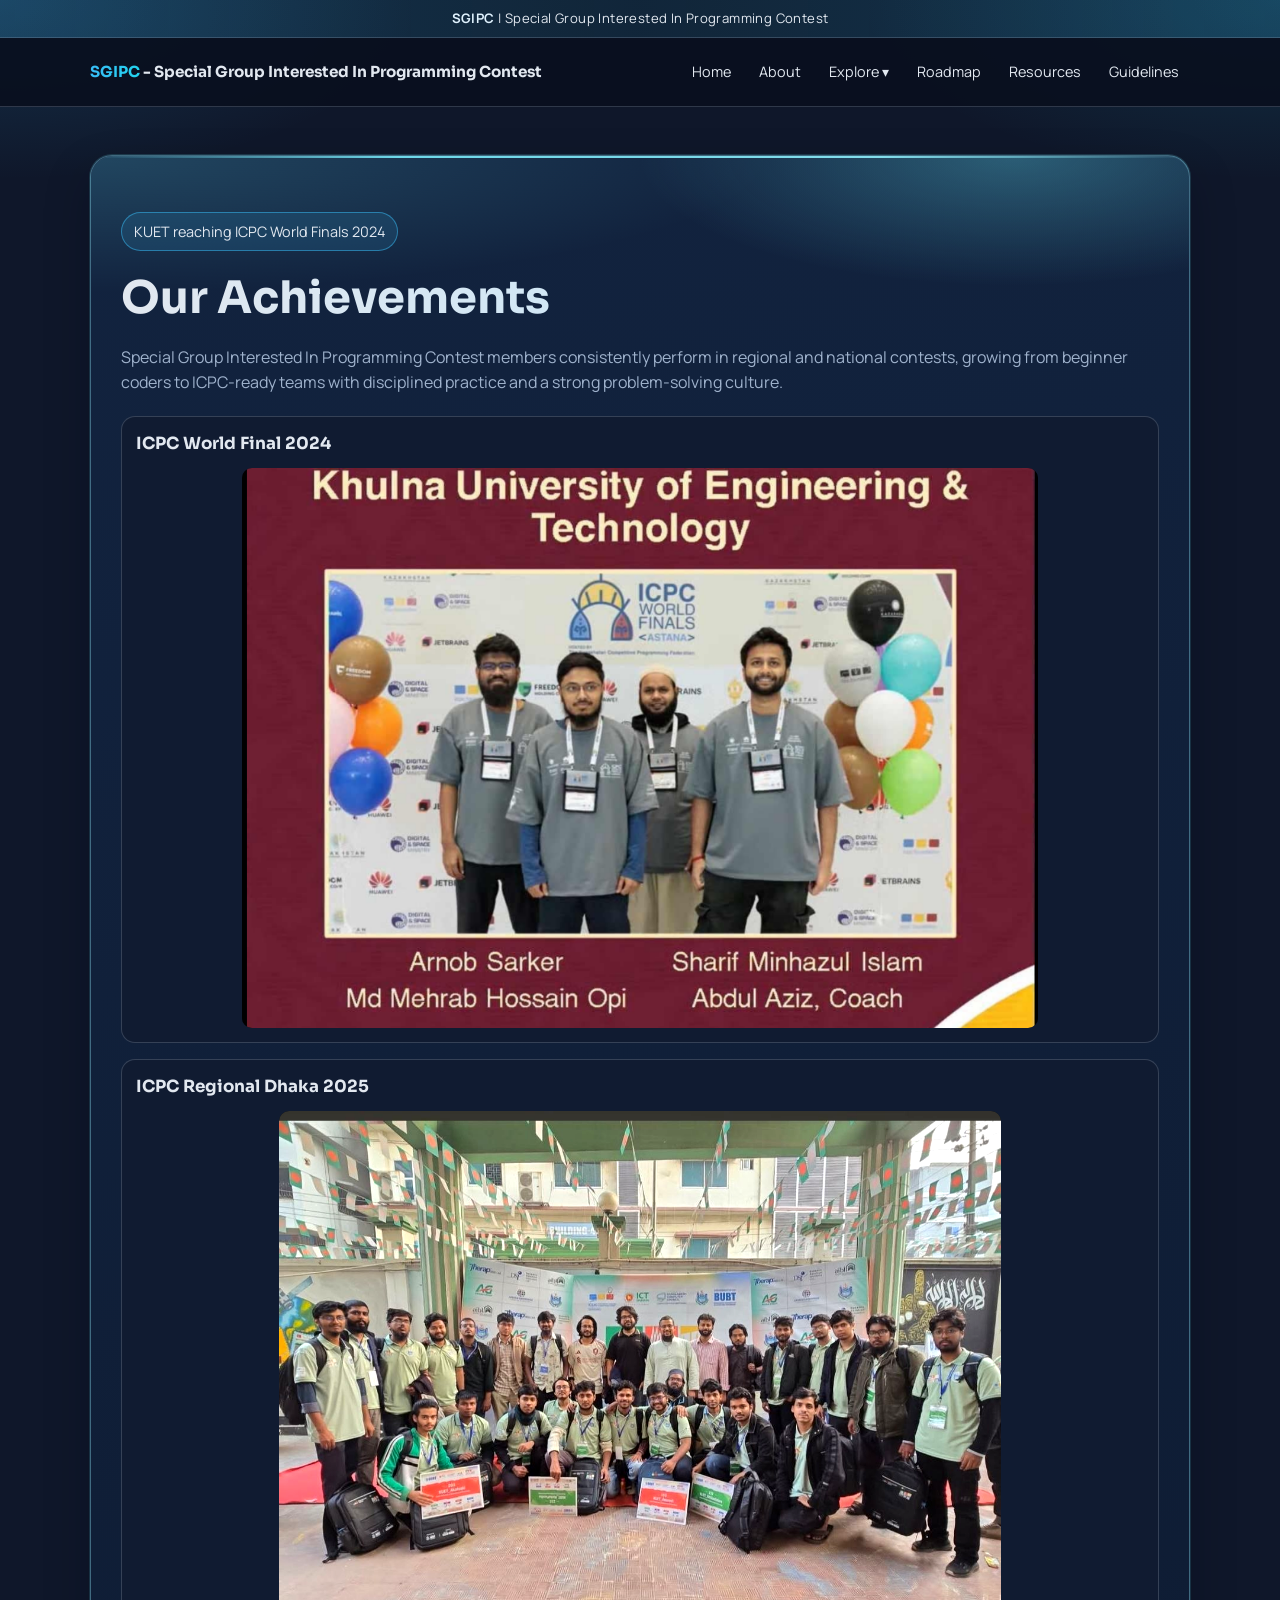
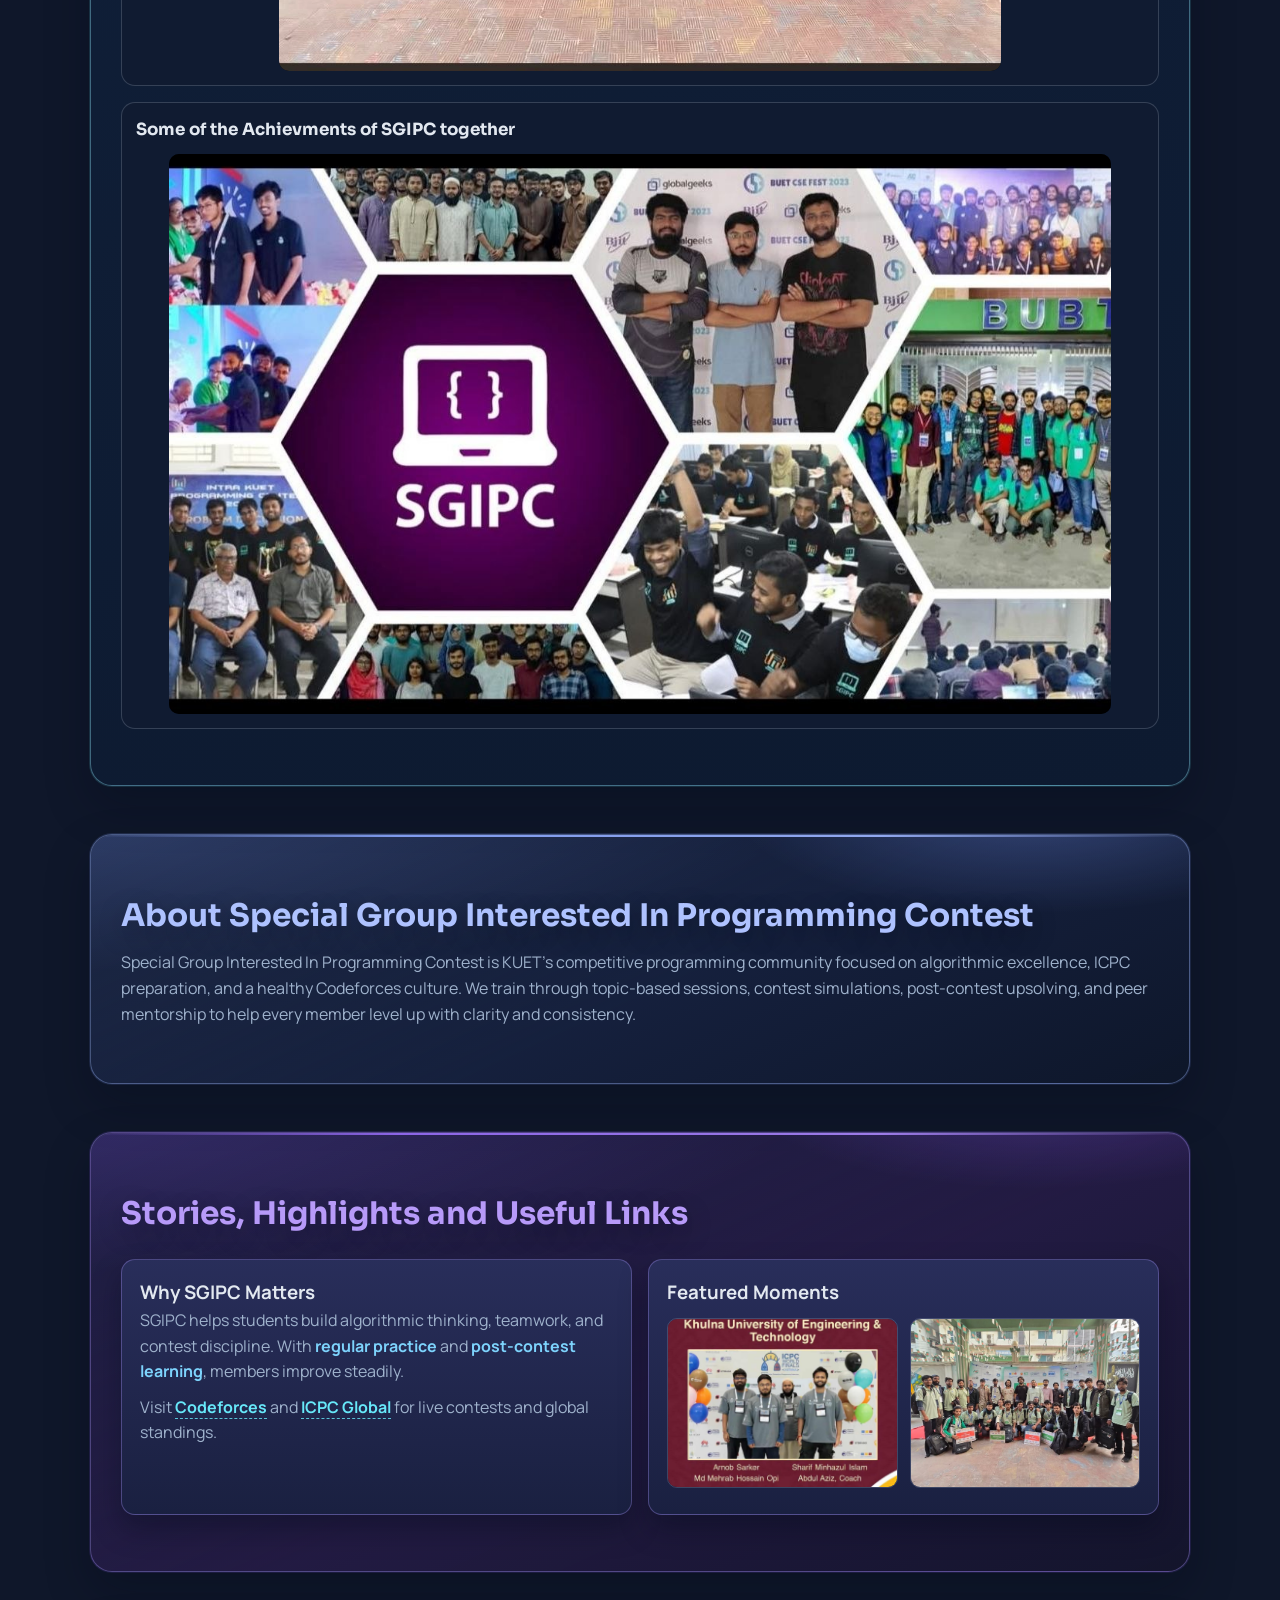
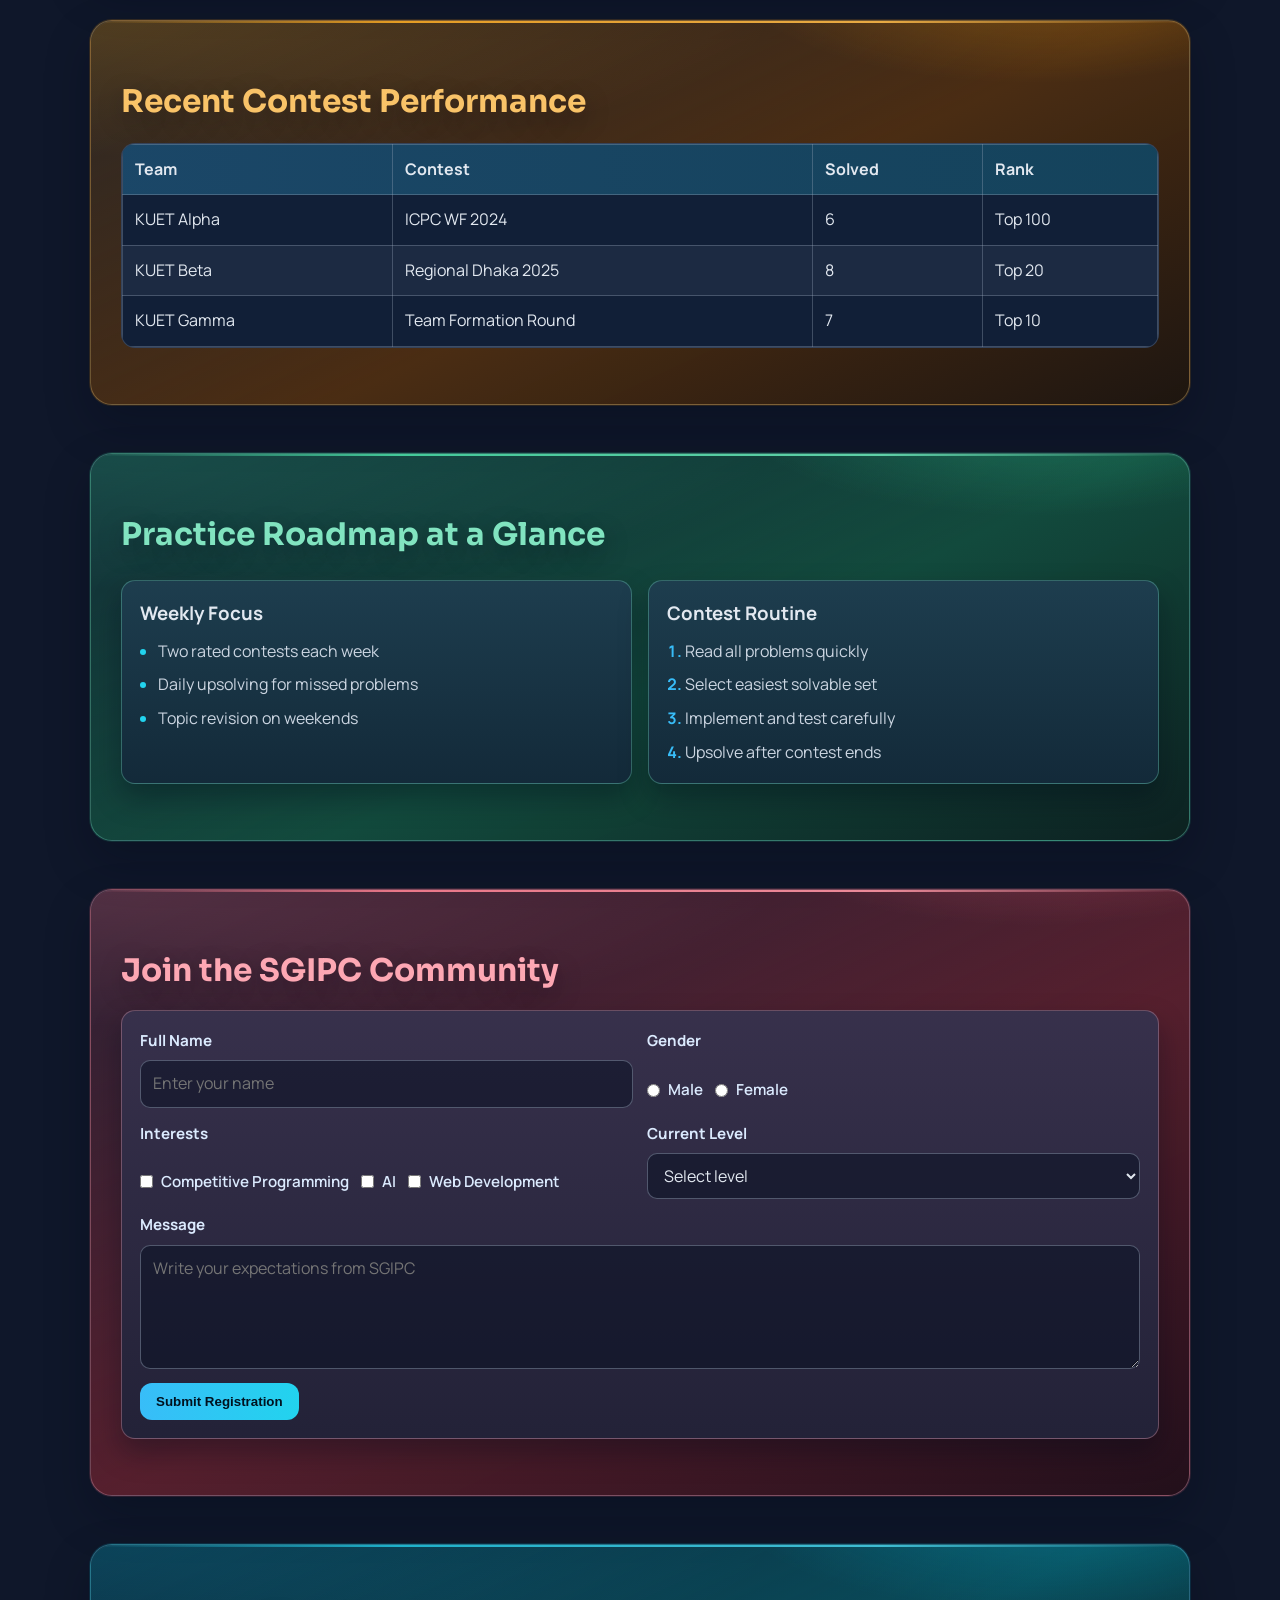
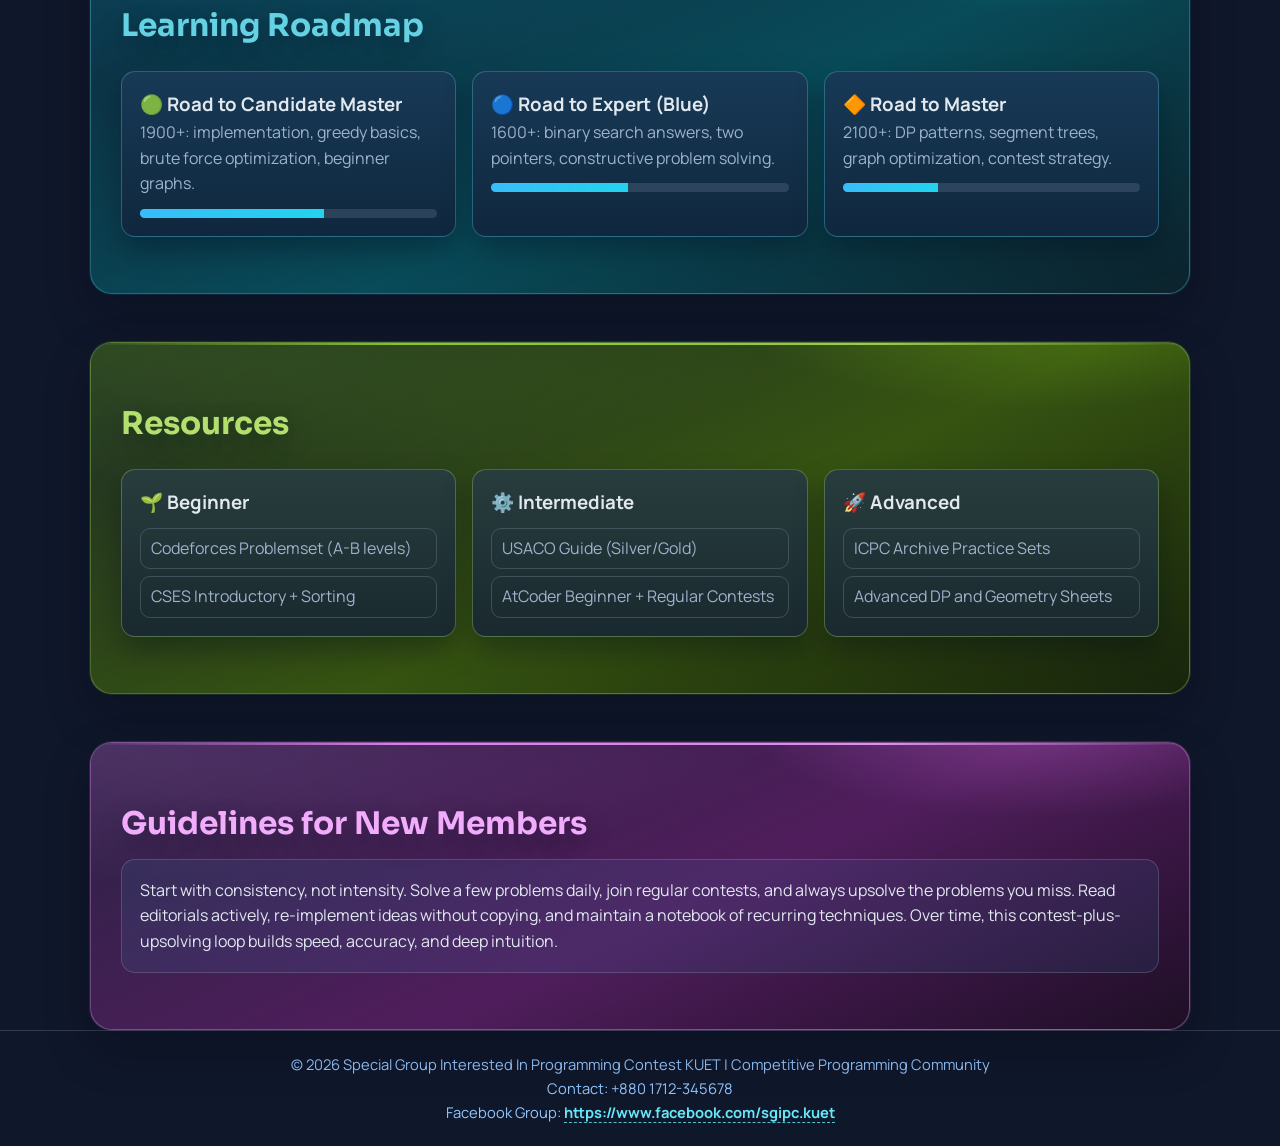
==== index.html @ ba817aa1 "Rename sgipc.html to index.html" ====
<!doctype html>
<html lang="en">
  <head>
    <meta charset="UTF-8" />
    <meta name="viewport" content="width=device-width, initial-scale=1.0" />
    <title>
      SGIPC - Special Group Interested In Programming Contest | KUET Competitive
      Programming Community
    </title>
    <link rel="preconnect" href="https://fonts.googleapis.com" />
    <link rel="preconnect" href="https://fonts.gstatic.com" crossorigin />
    <link
      href="https://fonts.googleapis.com/css2?family=Manrope:wght@400;600;700;800&family=Sora:wght@700;800&display=swap"
      rel="stylesheet"
    />
    <link rel="stylesheet" href="sgipc.css" />
  </head>
  <body>
    <div class="topbar">
      <strong>SGIPC</strong> | Special Group Interested In Programming Contest
    </div>
    <header class="navbar">
      <div class="container nav-wrap">
        <a class="brand" href="#home"
          ><span>SGIPC</span> - Special Group Interested In Programming
          Contest</a
        >
        <button class="menu-btn" id="menuBtn" aria-label="Open menu">☰</button>
        <ul class="menu" id="menu">
          <li><a href="#home">Home</a></li>
          <li><a href="#about">About</a></li>
          <li class="dropdown">
            <a href="#" class="drop-link">Explore ▾</a>
            <ul class="submenu">
              <li><a href="#content-demo">Highlights</a></li>
              <li><a href="#table-demo">Performance</a></li>
              <li><a href="#list-demo">Practice Plan</a></li>
              <li><a href="#form-demo">Join Us</a></li>
            </ul>
          </li>
          <li><a href="#roadmap">Roadmap</a></li>
          <li><a href="#resources">Resources</a></li>
          <li><a href="#guidelines">Guidelines</a></li>
        </ul>
      </div>
    </header>

    <main id="home" class="container">
      <section class="reveal">
        <p class="tagline">KUET reaching ICPC World Finals 2024</p>
        <h1>Our Achievements</h1>
        <p class="muted">
          Special Group Interested In Programming Contest members consistently
          perform in regional and national contests, growing from beginner
          coders to ICPC-ready teams with disciplined practice and a strong
          problem-solving culture.
        </p>

        <div class="achievement-gallery" aria-label="SGIPC achievements photos">
          <article class="achievement-photo">
            <h3>ICPC World Final 2024</h3>
            <img
              src="photo1.jpg?v=2"
              alt="ICPC World Final 2024"
              width="1220"
              height="726"
              title="ICPC World Final 2024"
            />
          </article>
          <article class="achievement-photo">
            <h3>ICPC Regional Dhaka 2025</h3>
            <img
              src="photo2.jpg?v=2"
              alt="ICPC Regional Dhaka 2025"
              width="1220"
              height="726"
              title="ICPC Regional Dhaka 2025"
            />
          </article>
          <article class="achievement-photo">
            <h3>Some of the Achievments of SGIPC together</h3>
            <img
              src="photo3.jpg?v=2"
              alt="Achievements of SGIPC all together"
              width="1220"
              height="726"
              title="Achievements of SGIPC all together"
            />
          </article>
        </div>
      </section>

      <section id="about" class="reveal">
        <h2>About Special Group Interested In Programming Contest</h2>
        <p class="muted">
          Special Group Interested In Programming Contest is KUET's competitive
          programming community focused on algorithmic excellence, ICPC
          preparation, and a healthy Codeforces culture. We train through
          topic-based sessions, contest simulations, post-contest upsolving, and
          peer mentorship to help every member level up with clarity and
          consistency.
        </p>
      </section>

      <section id="content-demo" class="reveal">
        <h2>Stories, Highlights and Useful Links</h2>
        <div class="grid-2 demo-grid">
          <article class="card">
            <h3>Why SGIPC Matters</h3>
            <p class="muted">
              SGIPC helps students build algorithmic thinking, teamwork, and
              contest discipline. With
              <span class="text-accent">regular practice</span> and
              <span class="text-accent">post-contest learning</span>, members
              improve steadily.
            </p>
            <p class="muted" style="margin-top: 10px">
              Visit
              <a
                class="inline-link"
                href="https://codeforces.com"
                target="_blank"
                >Codeforces</a
              >
              and
              <a class="inline-link" href="https://icpc.global" target="_blank"
                >ICPC Global</a
              >
              for live contests and global standings.
            </p>
          </article>
          <article class="card demo-images">
            <h3>Featured Moments</h3>
            <div class="inline-image-grid">
              <a
                href="photo1.jpg?v=2"
                target="_blank"
                title="Open clear image 1"
              >
                <img
                  src="photo1.jpg?v=2"
                  alt="ICPC World Final 2024 highlight"
                  width="640"
                  height="420"
                  title="ICPC World Final 2024"
                />
              </a>
              <a
                href="photo2.jpg?v=2"
                target="_blank"
                title="Open clear image 2"
              >
                <img
                  src="photo2.jpg?v=2"
                  alt="ICPC Regional Dhaka 2025 highlight"
                  width="640"
                  height="420"
                  title="ICPC Regional Dhaka 2025"
                />
              </a>
            </div>
          </article>
        </div>
      </section>

      <section id="table-demo" class="reveal">
        <h2>Recent Contest Performance</h2>
        <div class="table-wrap">
          <table class="styled-table" aria-label="SGIPC performance table">
            <thead>
              <tr>
                <th>Team</th>
                <th>Contest</th>
                <th>Solved</th>
                <th>Rank</th>
              </tr>
            </thead>
            <tbody>
              <tr>
                <td>KUET Alpha</td>
                <td>ICPC WF 2024</td>
                <td>6</td>
                <td>Top 100</td>
              </tr>
              <tr>
                <td>KUET Beta</td>
                <td>Regional Dhaka 2025</td>
                <td>8</td>
                <td>Top 20</td>
              </tr>
              <tr>
                <td>KUET Gamma</td>
                <td>Team Formation Round</td>
                <td>7</td>
                <td>Top 10</td>
              </tr>
            </tbody>
          </table>
        </div>
      </section>

      <section id="list-demo" class="reveal">
        <h2>Practice Roadmap at a Glance</h2>
        <div class="grid-2 demo-grid">
          <article class="card">
            <h3>Weekly Focus</h3>
            <ul class="custom-list unordered-list">
              <li>Two rated contests each week</li>
              <li>Daily upsolving for missed problems</li>
              <li>Topic revision on weekends</li>
            </ul>
          </article>
          <article class="card">
            <h3>Contest Routine</h3>
            <ol class="custom-list ordered-list">
              <li>Read all problems quickly</li>
              <li>Select easiest solvable set</li>
              <li>Implement and test carefully</li>
              <li>Upsolve after contest ends</li>
            </ol>
          </article>
        </div>
      </section>

      <section id="form-demo" class="reveal">
        <h2>Join the SGIPC Community</h2>
        <form
          class="card form-grid"
          id="sgipcForm"
          action="#"
          method="post"
          target="_self"
        >
          <div class="field">
            <label for="fullName">Full Name</label>
            <input
              type="text"
              id="fullName"
              name="fullName"
              placeholder="Enter your name"
            />
          </div>

          <div class="field">
            <p class="field-title">Gender</p>
            <div class="inline-options">
              <label
                ><input type="radio" name="gender" value="male" /> Male</label
              >
              <label
                ><input type="radio" name="gender" value="female" />
                Female</label
              >
            </div>
          </div>

          <div class="field">
            <p class="field-title">Interests</p>
            <div class="inline-options">
              <label
                ><input type="checkbox" name="interest" value="cp" />
                Competitive Programming</label
              >
              <label
                ><input type="checkbox" name="interest" value="ai" /> AI</label
              >
              <label
                ><input type="checkbox" name="interest" value="web" /> Web
                Development</label
              >
            </div>
          </div>

          <div class="field">
            <label for="level">Current Level</label>
            <select id="level" name="level">
              <option value="">Select level</option>
              <option>Beginner</option>
              <option>Intermediate</option>
              <option>Advanced</option>
            </select>
          </div>

          <div class="field full-width">
            <label for="message">Message</label>
            <textarea
              id="message"
              name="message"
              rows="4"
              placeholder="Write your expectations from SGIPC"
            ></textarea>
          </div>

          <div class="full-width">
            <button class="submit-btn" type="submit">
              <span>Submit Registration</span>
            </button>
          </div>
        </form>
      </section>

      <section id="roadmap" class="reveal">
        <h2>Learning Roadmap</h2>
        <div class="grid-3">
          <article class="card">
            <h3>🟢 Road to Candidate Master</h3>
            <p class="muted">
              1900+: implementation, greedy basics, brute force optimization,
              beginner graphs.
            </p>
            <div class="progress-box">
              <div class="progress" style="width: 62%"></div>
            </div>
          </article>
          <article class="card">
            <h3>🔵 Road to Expert (Blue)</h3>
            <p class="muted">
              1600+: binary search answers, two pointers, constructive problem
              solving.
            </p>
            <div class="progress-box">
              <div class="progress" style="width: 46%"></div>
            </div>
          </article>
          <article class="card">
            <h3>🔶 Road to Master</h3>
            <p class="muted">
              2100+: DP patterns, segment trees, graph optimization, contest
              strategy.
            </p>
            <div class="progress-box">
              <div class="progress" style="width: 32%"></div>
            </div>
          </article>
        </div>
      </section>

      <section id="resources" class="reveal">
        <h2>Resources</h2>
        <div class="grid-3">
          <article class="card">
            <h3>🌱 Beginner</h3>
            <ul class="resource-list">
              <li>Codeforces Problemset (A-B levels)</li>
              <li>CSES Introductory + Sorting</li>
            </ul>
          </article>
          <article class="card">
            <h3>⚙️ Intermediate</h3>
            <ul class="resource-list">
              <li>USACO Guide (Silver/Gold)</li>
              <li>AtCoder Beginner + Regular Contests</li>
            </ul>
          </article>
          <article class="card">
            <h3>🚀 Advanced</h3>
            <ul class="resource-list">
              <li>ICPC Archive Practice Sets</li>
              <li>Advanced DP and Geometry Sheets</li>
            </ul>
          </article>
        </div>
      </section>

      <section id="guidelines" class="reveal">
        <h2>Guidelines for New Members</h2>
        <p class="guide">
          Start with consistency, not intensity. Solve a few problems daily,
          join regular contests, and always upsolve the problems you miss. Read
          editorials actively, re-implement ideas without copying, and maintain
          a notebook of recurring techniques. Over time, this
          contest-plus-upsolving loop builds speed, accuracy, and deep
          intuition.
        </p>
      </section>
    </main>

    <footer>
      <p>
        &copy; 2026 Special Group Interested In Programming Contest KUET |
        Competitive Programming Community
      </p>
      <p>Contact: +880 1712-345678</p>
      <p>
        Facebook Group:
        <a
          class="inline-link"
          href="https://www.facebook.com/sgipc.kuet"
          target="_blank"
          rel="noopener noreferrer"
          >https://www.facebook.com/sgipc.kuet</a
        >
      </p>
    </footer>

    <script>
      const menuBtn = document.getElementById('menuBtn');
      const menu = document.getElementById('menu');
      menuBtn.addEventListener('click', () => menu.classList.toggle('open'));
      menu
        .querySelectorAll('a')
        .forEach((a) =>
          a.addEventListener('click', () => menu.classList.remove('open'))
        );

      // Small reveal effect with very short logic.
      const sections = document.querySelectorAll('.reveal');
      const io = new IntersectionObserver(
        (entries) => {
          entries.forEach((e, i) => {
            if (e.isIntersecting) {
              e.target.style.transitionDelay = `${i * 80}ms`;
              e.target.classList.add('show');
              io.unobserve(e.target);
            }
          });
        },
        { threshold: 0.15 }
      );
      sections.forEach((s) => io.observe(s));
    </script>
  </body>
</html>
---- sgipc.css ----
:root {
  --bg: #0f172a;
  --card: #14233e;
  --text: #e2e8f0;
  --muted: #9fb2cc;
  --line: rgba(148, 163, 184, 0.28);
  --a1: #38bdf8;
  --a2: #22d3ee;
  --ok: #34d399;
  --s-hero: #67e8f9;
  --s-about: #7c9cff;
  --s-content: #8b5cf6;
  --s-table: #f59e0b;
  --s-list: #34d399;
  --s-form: #fb7185;
  --s-contests: #22d3ee;
  --s-team: #f97316;
  --s-roadmap: #06b6d4;
  --s-resources: #84cc16;
  --s-guidelines: #e879f9;
}

* {
  box-sizing: border-box;
  margin: 0;
  padding: 0;
}

html {
  scroll-behavior: smooth;
}

body {
  font-family: 'Manrope', sans-serif;
  color: var(--text);
  line-height: 1.6;
  background:
    radial-gradient(
      700px 300px at 0% 0%,
      rgba(56, 189, 248, 0.16),
      transparent 60%
    ),
    radial-gradient(
      700px 300px at 100% 0%,
      rgba(34, 211, 238, 0.14),
      transparent 60%
    ),
    var(--bg);
}

.topbar {
  text-align: center;
  padding: 8px 12px;
  font-size: 0.82rem;
  letter-spacing: 0.4px;
  border-bottom: 1px solid var(--line);
  background: linear-gradient(
    90deg,
    rgba(56, 189, 248, 0.16),
    rgba(34, 211, 238, 0.08),
    rgba(56, 189, 248, 0.16)
  );
}

.topbar strong {
  color: #e0f2fe;
}

.container {
  width: min(1100px, 92%);
  margin: auto;
}

section {
  padding: 64px 0;
}

main > section {
  position: relative;
  margin-top: 48px;
  padding: 56px clamp(14px, 3vw, 30px);
  border: 1px solid
    color-mix(
      in srgb,
      var(--section-accent, var(--a1)) 24%,
      rgba(148, 163, 184, 0.28)
    );
  border-radius: 22px;
  overflow: hidden;
  background: linear-gradient(
    160deg,
    rgba(14, 24, 44, 0.9),
    rgba(10, 18, 34, 0.9)
  );
  box-shadow:
    inset 0 1px 0 rgba(255, 255, 255, 0.05),
    0 20px 45px rgba(2, 8, 23, 0.28),
    0 0 0 1px
      color-mix(in srgb, var(--section-accent, var(--a1)) 16%, transparent);
  scroll-margin-top: 88px;
}

main > section::before {
  content: '';
  position: absolute;
  inset: 0;
  border-radius: inherit;
  background: radial-gradient(
    1100px 220px at 0% 0%,
    color-mix(in srgb, var(--section-accent, var(--s-hero)) 18%, transparent),
    transparent 62%
  );
  pointer-events: none;
}

main > section::after {
  content: '';
  position: absolute;
  left: 0;
  right: 0;
  top: 0;
  height: 2px;
  background: linear-gradient(
    90deg,
    transparent 0%,
    color-mix(in srgb, var(--section-accent, var(--a1)) 90%, #ffffff) 28%,
    color-mix(in srgb, var(--section-accent, var(--a1)) 75%, #ffffff) 72%,
    transparent 100%
  );
  opacity: 0.9;
  pointer-events: none;
}

main > section > * {
  position: relative;
  z-index: 1;
}

main > section h2 {
  color: color-mix(in srgb, var(--section-accent, #ffffff) 62%, #ffffff);
  text-shadow: 0 8px 24px rgba(2, 6, 23, 0.34);
}

main > section:first-of-type {
  --section-accent: var(--s-hero);
  background:
    radial-gradient(
      520px 180px at 84% 0%,
      rgba(103, 232, 249, 0.3),
      transparent 72%
    ),
    radial-gradient(
      650px 260px at 8% -10%,
      rgba(103, 232, 249, 0.18),
      transparent 62%
    ),
    linear-gradient(165deg, #12233f 0%, #0d1a30 100%);
}

#about {
  --section-accent: var(--s-about);
  background:
    radial-gradient(
      420px 150px at 86% -12%,
      rgba(124, 156, 255, 0.3),
      transparent 72%
    ),
    linear-gradient(
      155deg,
      rgba(124, 156, 255, 0.12),
      rgba(22, 33, 62, 0.96) 55%,
      rgba(14, 23, 42, 0.98)
    );
}

#content-demo {
  --section-accent: var(--s-content);
  background:
    radial-gradient(
      420px 150px at 86% -12%,
      rgba(139, 92, 246, 0.3),
      transparent 72%
    ),
    linear-gradient(
      155deg,
      rgba(139, 92, 246, 0.13),
      rgba(36, 27, 68, 0.95) 55%,
      rgba(20, 21, 44, 0.98)
    );
}

#table-demo {
  --section-accent: var(--s-table);
  background:
    radial-gradient(
      420px 150px at 86% -12%,
      rgba(245, 158, 11, 0.3),
      transparent 72%
    ),
    linear-gradient(
      155deg,
      rgba(245, 158, 11, 0.13),
      rgba(78, 46, 18, 0.95) 55%,
      rgba(30, 22, 16, 0.98)
    );
}

#list-demo {
  --section-accent: var(--s-list);
  background:
    radial-gradient(
      420px 150px at 86% -12%,
      rgba(52, 211, 153, 0.3),
      transparent 72%
    ),
    linear-gradient(
      155deg,
      rgba(52, 211, 153, 0.13),
      rgba(19, 77, 62, 0.95) 55%,
      rgba(13, 34, 33, 0.98)
    );
}

#form-demo {
  --section-accent: var(--s-form);
  background:
    radial-gradient(
      420px 150px at 86% -12%,
      rgba(251, 113, 133, 0.3),
      transparent 72%
    ),
    linear-gradient(
      155deg,
      rgba(251, 113, 133, 0.13),
      rgba(90, 32, 46, 0.95) 55%,
      rgba(35, 16, 27, 0.98)
    );
}

#contests {
  --section-accent: var(--s-contests);
  background:
    radial-gradient(
      420px 150px at 86% -12%,
      rgba(34, 211, 238, 0.3),
      transparent 72%
    ),
    linear-gradient(
      155deg,
      rgba(34, 211, 238, 0.13),
      rgba(14, 78, 97, 0.95) 55%,
      rgba(12, 34, 48, 0.98)
    );
}

#team-update {
  --section-accent: var(--s-team);
  background:
    radial-gradient(
      420px 150px at 86% -12%,
      rgba(249, 115, 22, 0.3),
      transparent 72%
    ),
    linear-gradient(
      155deg,
      rgba(249, 115, 22, 0.13),
      rgba(95, 48, 15, 0.95) 55%,
      rgba(38, 22, 14, 0.98)
    );
}

#roadmap {
  --section-accent: var(--s-roadmap);
  background:
    radial-gradient(
      420px 150px at 86% -12%,
      rgba(6, 182, 212, 0.3),
      transparent 72%
    ),
    linear-gradient(
      155deg,
      rgba(6, 182, 212, 0.13),
      rgba(9, 78, 92, 0.95) 55%,
      rgba(12, 35, 44, 0.98)
    );
}

#resources {
  --section-accent: var(--s-resources);
  background:
    radial-gradient(
      420px 150px at 86% -12%,
      rgba(132, 204, 22, 0.3),
      transparent 72%
    ),
    linear-gradient(
      155deg,
      rgba(132, 204, 22, 0.13),
      rgba(57, 87, 16, 0.95) 55%,
      rgba(24, 37, 12, 0.98)
    );
}

#guidelines {
  --section-accent: var(--s-guidelines);
  background:
    radial-gradient(
      420px 150px at 86% -12%,
      rgba(232, 121, 249, 0.3),
      transparent 72%
    ),
    linear-gradient(
      155deg,
      rgba(232, 121, 249, 0.13),
      rgba(84, 30, 95, 0.95) 55%,
      rgba(31, 15, 38, 0.98)
    );
}

main > section .card {
  background: linear-gradient(
    180deg,
    color-mix(in srgb, var(--section-accent, var(--a1)) 13%, #1a2743),
    color-mix(in srgb, var(--section-accent, var(--a1)) 8%, #101b31)
  );
  border-color: color-mix(
    in srgb,
    var(--section-accent, var(--a1)) 22%,
    rgba(148, 163, 184, 0.26)
  );
}

main > section .card:hover {
  border-color: color-mix(
    in srgb,
    var(--section-accent, var(--a1)) 46%,
    #dbeafe
  );
  box-shadow:
    0 16px 30px rgba(2, 8, 23, 0.38),
    0 0 0 1px
      color-mix(in srgb, var(--section-accent, var(--a1)) 22%, transparent);
}

.navbar {
  position: sticky;
  top: 0;
  z-index: 20;
  background: rgba(9, 16, 31, 0.92);
  border-bottom: 1px solid var(--line);
}

.nav-wrap {
  min-height: 68px;
  display: flex;
  align-items: center;
  justify-content: space-between;
  gap: 12px;
}

.brand {
  color: var(--text);
  text-decoration: none;
  font-weight: 700;
  font-size: 0.95rem;
  font-family: 'Sora', sans-serif;
}

.brand span {
  background: linear-gradient(90deg, var(--a1), var(--a2));
  -webkit-background-clip: text;
  background-clip: text;
  color: transparent;
}

.menu {
  display: flex;
  list-style: none;
  gap: 6px;
  flex-wrap: wrap;
  justify-content: flex-end;
}

.menu li {
  position: relative;
}

.menu a {
  color: var(--text);
  text-decoration: none;
  padding: 7px 11px;
  border-radius: 999px;
  font-size: 0.9rem;
  transition: 0.2s;
}

.menu a:hover {
  background: rgba(56, 189, 248, 0.16);
}

.submenu {
  position: absolute;
  top: calc(100% + 8px);
  left: 0;
  min-width: 170px;
  list-style: none;
  background: #122340;
  border: 1px solid var(--line);
  border-radius: 12px;
  padding: 8px;
  box-shadow: 0 14px 28px rgba(2, 8, 23, 0.45);
  display: none;
  z-index: 50;
}

.submenu li a {
  display: block;
  border-radius: 8px;
}

.dropdown:hover .submenu,
.dropdown:focus-within .submenu {
  display: block;
}

.menu-btn {
  display: none;
  width: 40px;
  height: 40px;
  border: 1px solid var(--line);
  border-radius: 10px;
  background: transparent;
  color: #fff;
  cursor: pointer;
  font-size: 1.2rem;
}

h1,
h2 {
  margin-bottom: 10px;
}

h1 {
  font-size: clamp(1.9rem, 4vw, 2.8rem);
  font-family: 'Sora', sans-serif;
  background: linear-gradient(90deg, #e2e8f0, #bae6fd);
  -webkit-background-clip: text;
  background-clip: text;
  color: transparent;
}

h2 {
  font-size: clamp(1.35rem, 3vw, 1.95rem);
  font-family: 'Sora', sans-serif;
}

.muted {
  color: var(--muted);
}

.tagline {
  display: inline-block;
  margin-bottom: 12px;
  padding: 7px 12px;
  border-radius: 999px;
  border: 1px solid rgba(56, 189, 248, 0.5);
  background: rgba(56, 189, 248, 0.12);
  font-size: 0.9rem;
}

.grid-2,
.grid-3 {
  display: grid;
  gap: 16px;
  margin-top: 20px;
}

.grid-2 {
  grid-template-columns: repeat(2, 1fr);
}

.grid-3 {
  grid-template-columns: repeat(3, 1fr);
}

.card {
  background: linear-gradient(180deg, #172746, var(--card));
  border: 1px solid var(--line);
  border-radius: 14px;
  padding: 18px;
  box-shadow: 0 14px 28px rgba(2, 8, 23, 0.35);
  transition:
    transform 0.2s,
    border-color 0.2s;
}

.card:hover {
  transform: translateY(-4px);
  border-color: rgba(56, 189, 248, 0.5);
}

.achievement-gallery {
  display: grid;
  gap: 16px;
  margin-top: 20px;
}

.achievement-photo {
  border: 1px solid var(--line);
  border-radius: 14px;
  padding: 14px;
  background: #101b31;
}

.achievement-photo h3 {
  font-size: 1.05rem;
  font-family: 'Sora', sans-serif;
  margin-bottom: 10px;
}

.achievement-photo img {
  width: auto;
  max-width: 100%;
  height: auto;
  max-height: 560px;
  display: block;
  margin: 0 auto;
  object-fit: contain;
  border-radius: 10px;
  background: #050b16;
}

.achievement-photo:nth-child(2) img {
  filter: contrast(1.08) saturate(1.08) brightness(1.05);
}

.update-grid {
  margin-top: 16px;
}

.text-accent {
  color: #7dd3fc;
  font-weight: 700;
}

.float-note {
  float: right;
  opacity: 0.82;
  font-size: 0.8rem;
  padding: 2px 8px;
  border-radius: 999px;
  border: 1px solid rgba(125, 211, 252, 0.55);
  background: rgba(12, 22, 41, 0.9);
}

.inline-link {
  font-weight: 700;
  text-decoration: none;
  border-bottom: 1px dashed rgba(103, 232, 249, 0.8);
}

.inline-link:link {
  color: #67e8f9;
}

.inline-link:visited {
  color: #a5b4fc;
}

.inline-link:hover {
  color: #cffafe;
}

.inline-link:active {
  color: #f0f9ff;
}

.inline-image-grid {
  display: grid;
  grid-template-columns: repeat(2, 1fr);
  gap: 12px;
  margin-top: 10px;
}

.inline-image-grid img {
  width: 100%;
  height: 170px;
  object-fit: cover;
  border-radius: 10px;
  border: 1px solid var(--line);
}

.table-wrap {
  margin-top: 16px;
  overflow-x: auto;
  border: 1px solid var(--line);
  border-radius: 14px;
  background: #111f37;
}

.styled-table {
  width: 100%;
  min-width: 640px;
  border-collapse: collapse;
}

.styled-table th,
.styled-table td {
  border: 1px solid rgba(148, 163, 184, 0.35);
  padding: 12px;
  text-align: left;
}

.styled-table thead {
  background: linear-gradient(
    90deg,
    rgba(56, 189, 248, 0.25),
    rgba(34, 211, 238, 0.2)
  );
}

.styled-table tbody tr:nth-child(even) {
  background: rgba(148, 163, 184, 0.08);
}

.styled-table tbody tr:hover {
  background: rgba(56, 189, 248, 0.16);
}

.custom-list {
  margin-top: 10px;
  padding-left: 18px;
  display: grid;
  gap: 8px;
}

.custom-list li {
  color: #cbd5e1;
}

.unordered-list li::marker {
  color: #22d3ee;
}

.ordered-list li::marker {
  color: #38bdf8;
  font-weight: 700;
}

.form-grid {
  margin-top: 14px;
  display: grid;
  grid-template-columns: repeat(2, 1fr);
  gap: 14px;
}

#sgipcForm .field {
  display: grid;
  gap: 7px;
}

.field label,
.field-title {
  font-weight: 700;
  font-size: 0.95rem;
  color: #dbeafe;
}

.field input,
.field select,
.field textarea {
  width: 100%;
  border: 1px solid rgba(148, 163, 184, 0.45);
  border-radius: 10px;
  padding: 10px 12px;
  background: rgba(10, 18, 35, 0.55);
  color: var(--text);
  font: inherit;
}

.field input:focus,
.field select:focus,
.field textarea:focus {
  outline: none;
  border-color: rgba(56, 189, 248, 0.85);
  box-shadow: 0 0 0 3px rgba(56, 189, 248, 0.2);
}

.inline-options {
  display: flex;
  flex-wrap: wrap;
  gap: 12px;
}

.inline-options label {
  display: inline-flex;
  align-items: center;
  gap: 8px;
  font-weight: 600;
}

.inline-options input {
  width: auto;
}

.full-width {
  grid-column: 1 / -1;
}

.submit-btn {
  border: none;
  border-radius: 12px;
  padding: 11px 16px;
  font-weight: 800;
  color: #001220;
  background: linear-gradient(90deg, #38bdf8, #22d3ee);
  cursor: pointer;
}

.submit-btn:hover {
  transform: translateY(-2px);
}

.progress-box {
  height: 9px;
  border-radius: 999px;
  background: rgba(148, 163, 184, 0.2);
  margin-top: 12px;
  overflow: hidden;
}

.progress {
  height: 100%;
  background: linear-gradient(90deg, var(--a1), var(--a2));
}

.resource-list {
  margin-top: 10px;
  list-style: none;
  display: grid;
  gap: 7px;
}

.resource-list li {
  border: 1px solid var(--line);
  border-radius: 10px;
  padding: 7px 10px;
  color: var(--muted);
}

.guide {
  border: 1px solid var(--line);
  border-radius: 14px;
  padding: 18px;
  background: rgba(56, 189, 248, 0.08);
}

footer {
  text-align: center;
  border-top: 1px solid var(--line);
  padding: 22px 0;
  color: #93c5fd;
  font-size: 0.92rem;
}

.reveal {
  opacity: 0;
  transform: translateY(15px);
  transition: 0.5s;
}

.reveal.show {
  opacity: 1;
  transform: none;
}

@media (max-width: 860px) {
  .grid-3 {
    grid-template-columns: repeat(2, 1fr);
  }
}

@media (max-width: 700px) {
  .menu-btn {
    display: inline-block;
  }

  .menu {
    display: none;
    width: 100%;
  }

  .menu.open {
    display: flex;
    justify-content: flex-start;
  }

  .submenu {
    position: static;
    margin-top: 6px;
    width: 100%;
  }

  .nav-wrap {
    flex-wrap: wrap;
    padding: 10px 0;
  }

  .grid-2,
  .grid-3,
  .form-grid,
  .inline-image-grid {
    grid-template-columns: 1fr;
  }

  .float-note {
    float: none;
    display: inline-block;
    margin-top: 8px;
  }

  section {
    padding: 50px 14px;
  }

  main > section {
    border-radius: 18px;
    margin-top: 12px;
  }

  .achievement-photo:nth-child(2) img,
  .achievement-photo:nth-child(3) img {
    height: 290px;
    object-fit: cover;
    object-position: center;
  }
}
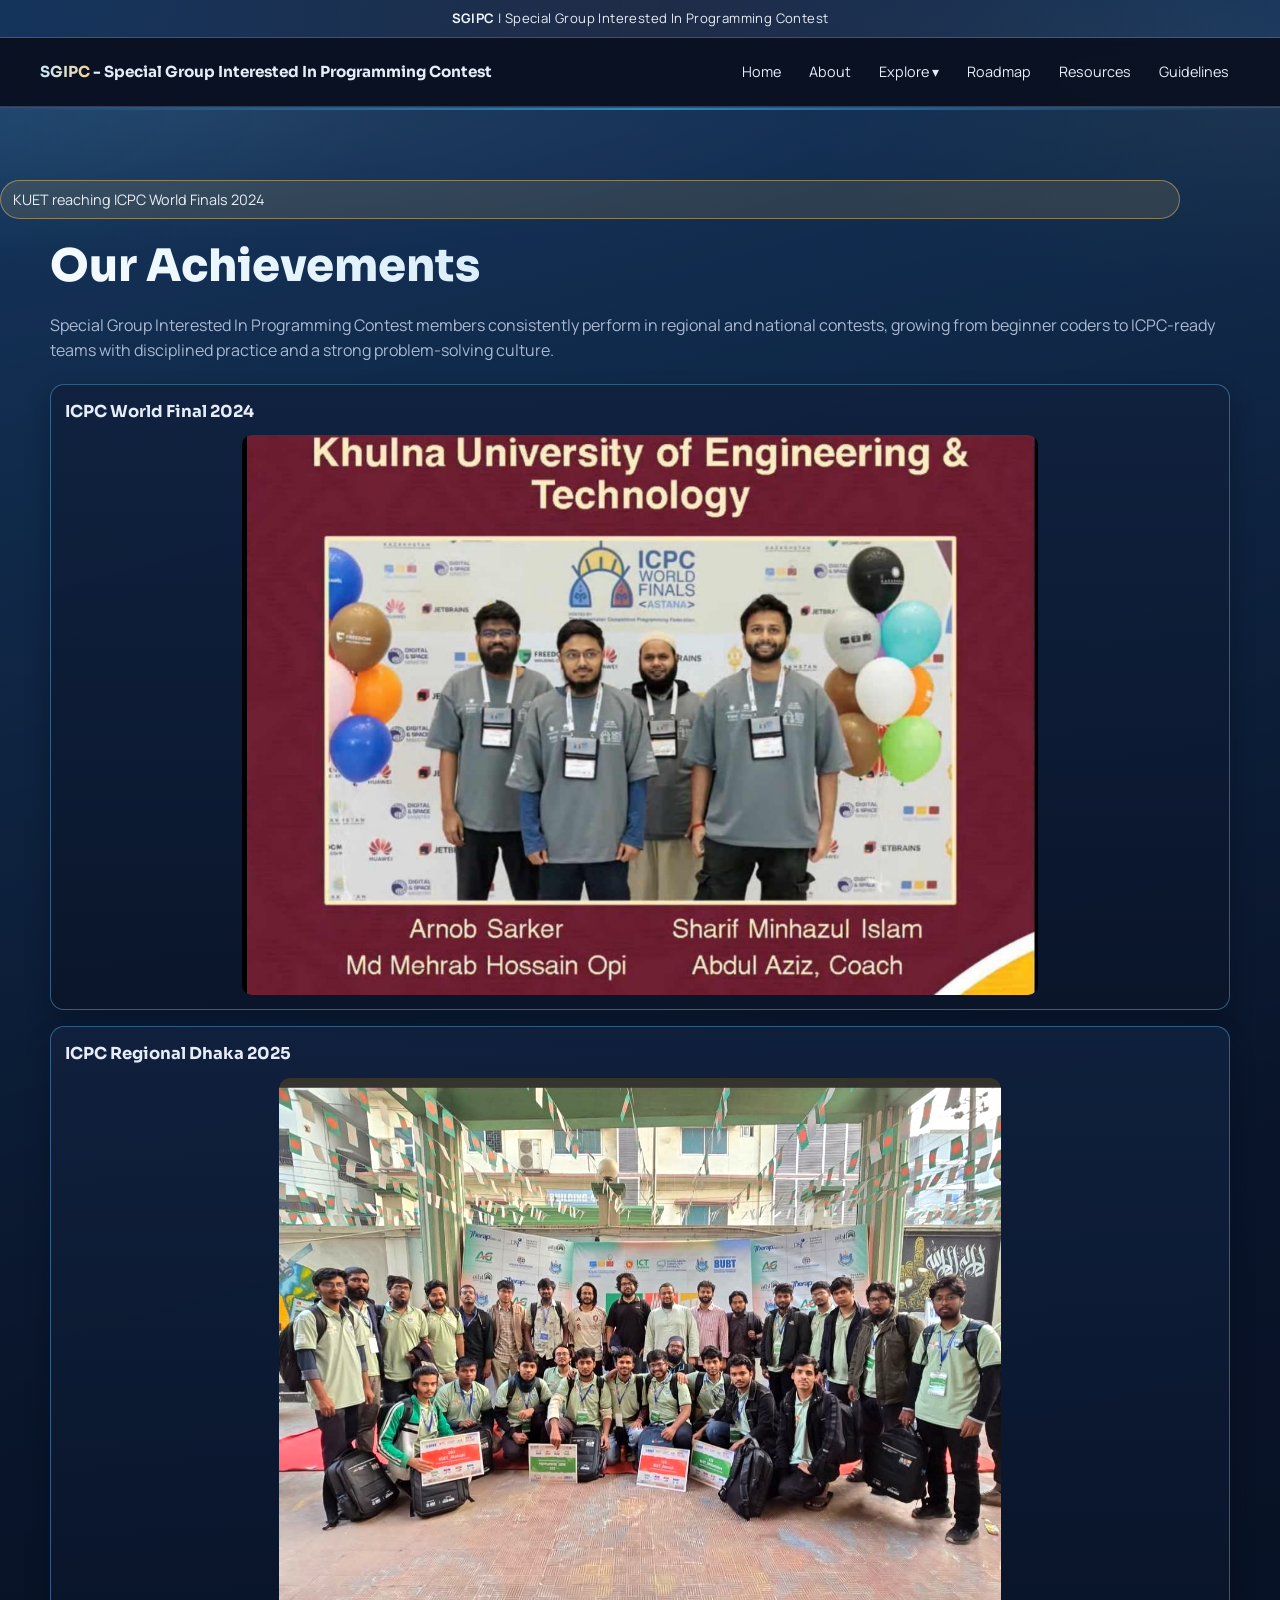
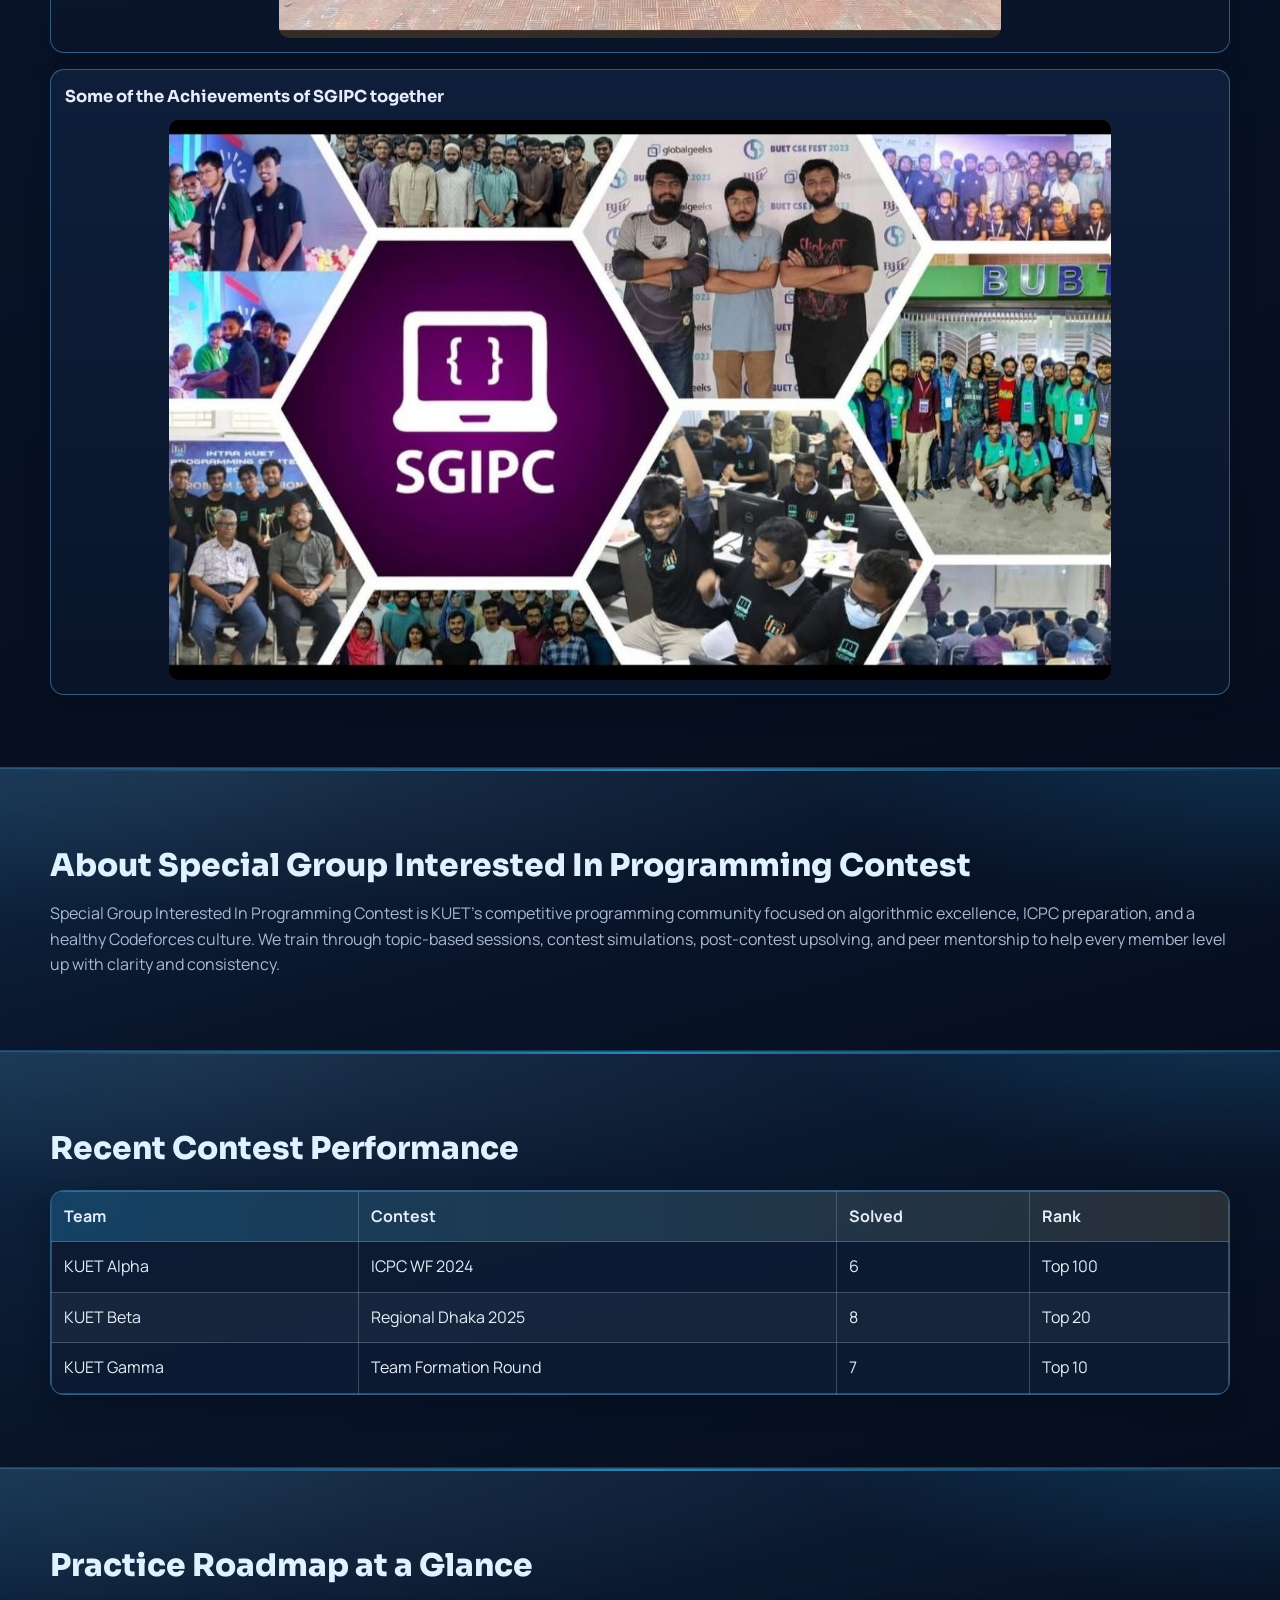
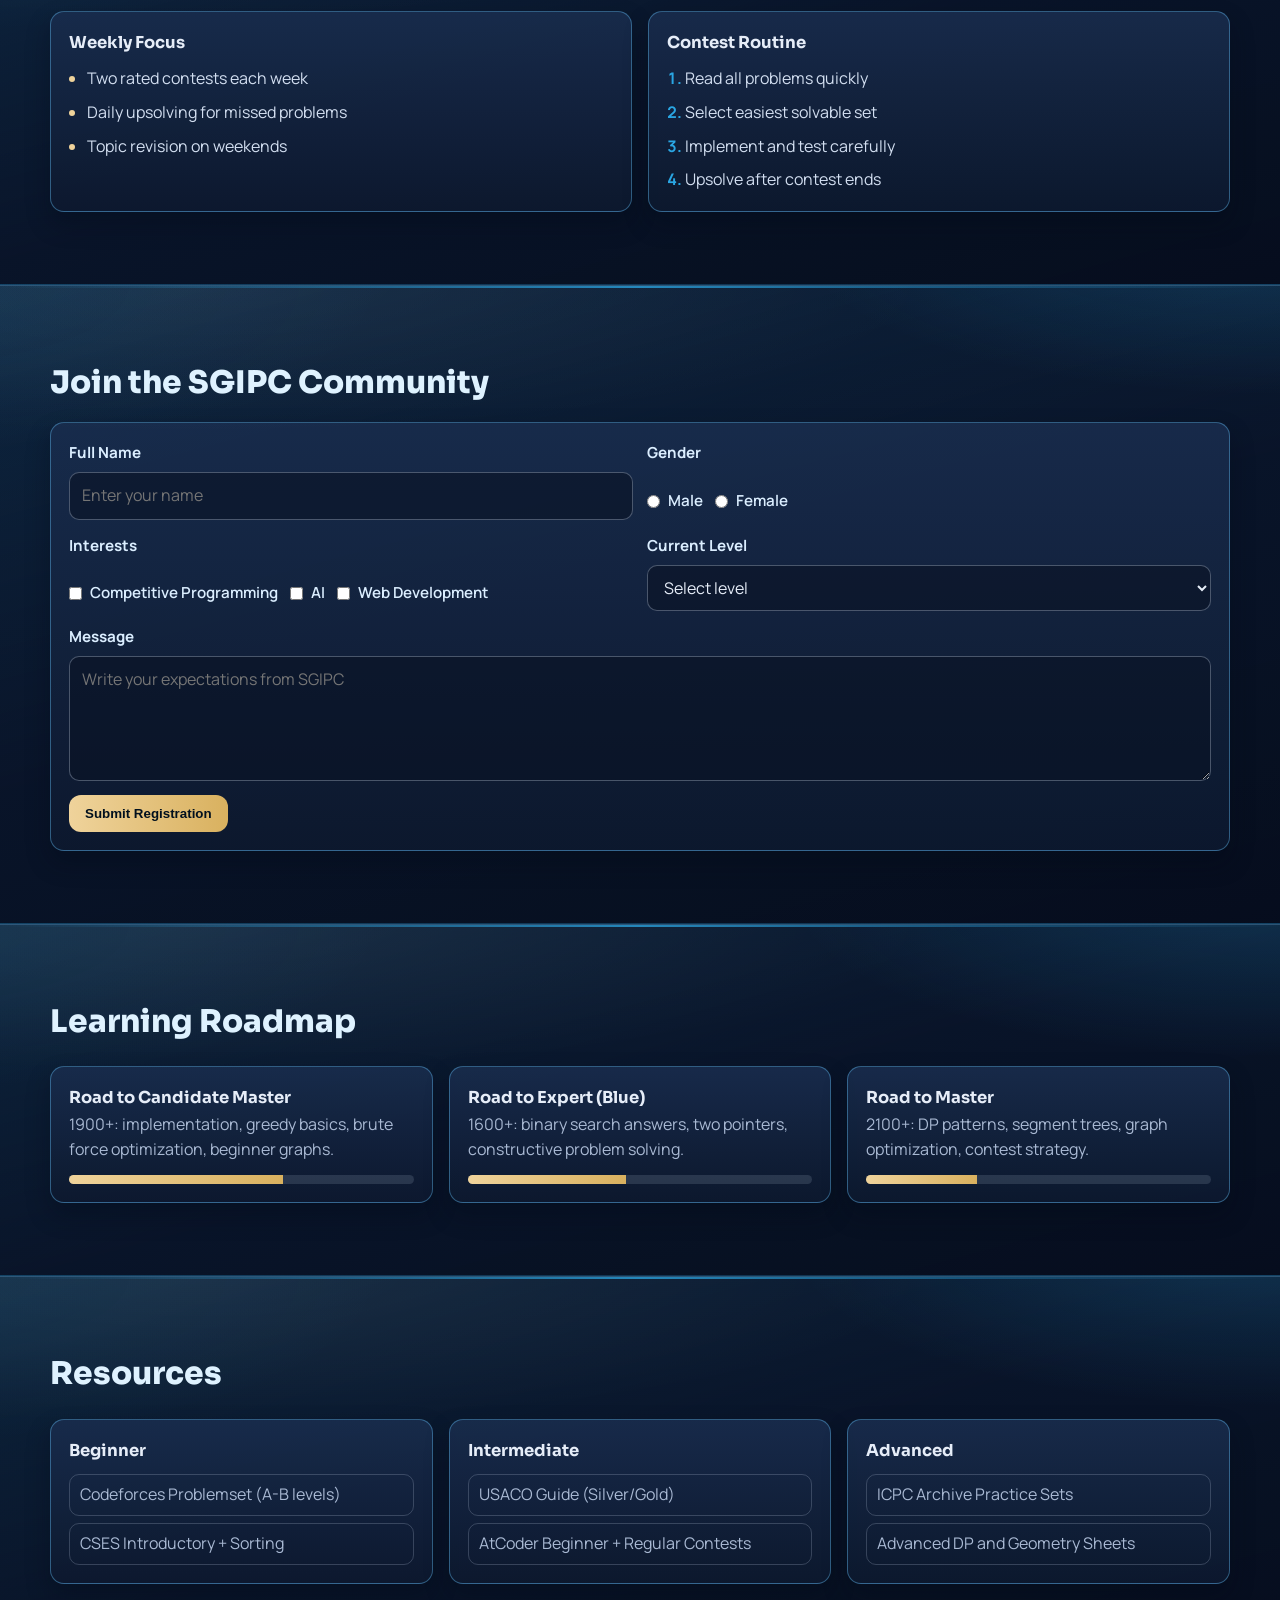
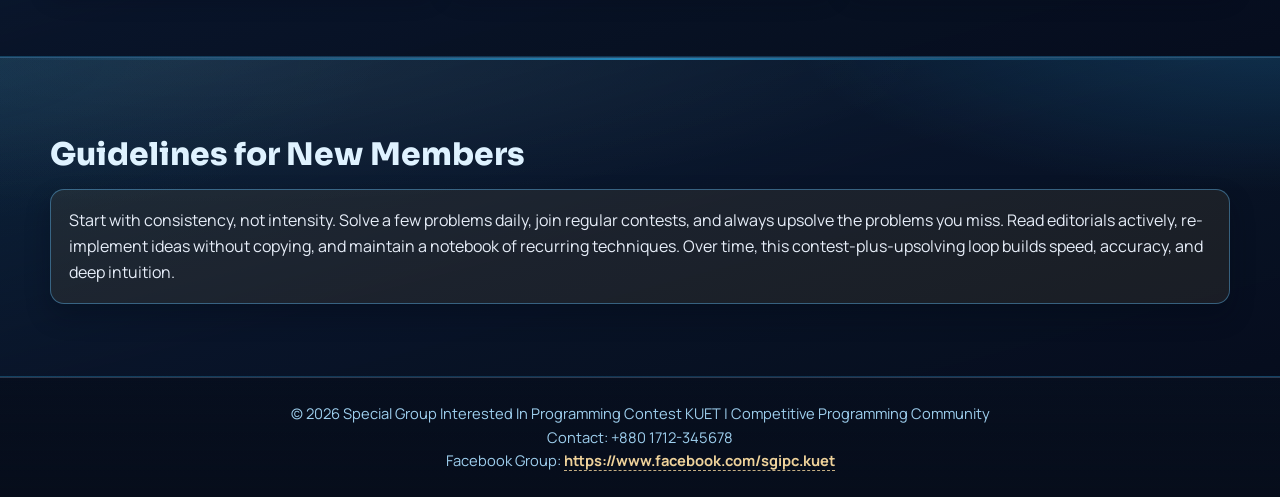
==== commit da9406af: "updated some styling and color combinations" ====
--- a/index.html
+++ b/index.html
@@ -19,6 +19,7 @@
     <div class="topbar">
       <strong>SGIPC</strong> | Special Group Interested In Programming Contest
     </div>
+
     <header class="navbar">
       <div class="container nav-wrap">
         <a class="brand" href="#home"
@@ -32,7 +33,6 @@
           <li class="dropdown">
             <a href="#" class="drop-link">Explore ▾</a>
             <ul class="submenu">
-              <li><a href="#content-demo">Highlights</a></li>
               <li><a href="#table-demo">Performance</a></li>
               <li><a href="#list-demo">Practice Plan</a></li>
               <li><a href="#form-demo">Join Us</a></li>
@@ -55,7 +55,6 @@
           coders to ICPC-ready teams with disciplined practice and a strong
           problem-solving culture.
         </p>
-
         <div class="achievement-gallery" aria-label="SGIPC achievements photos">
           <article class="achievement-photo">
             <h3>ICPC World Final 2024</h3>
@@ -78,7 +77,7 @@
             />
           </article>
           <article class="achievement-photo">
-            <h3>Some of the Achievments of SGIPC together</h3>
+            <h3>Some of the Achievements of SGIPC together</h3>
             <img
               src="photo3.jpg?v=2"
               alt="Achievements of SGIPC all together"
@@ -100,67 +99,6 @@
           peer mentorship to help every member level up with clarity and
           consistency.
         </p>
-      </section>
-
-      <section id="content-demo" class="reveal">
-        <h2>Stories, Highlights and Useful Links</h2>
-        <div class="grid-2 demo-grid">
-          <article class="card">
-            <h3>Why SGIPC Matters</h3>
-            <p class="muted">
-              SGIPC helps students build algorithmic thinking, teamwork, and
-              contest discipline. With
-              <span class="text-accent">regular practice</span> and
-              <span class="text-accent">post-contest learning</span>, members
-              improve steadily.
-            </p>
-            <p class="muted" style="margin-top: 10px">
-              Visit
-              <a
-                class="inline-link"
-                href="https://codeforces.com"
-                target="_blank"
-                >Codeforces</a
-              >
-              and
-              <a class="inline-link" href="https://icpc.global" target="_blank"
-                >ICPC Global</a
-              >
-              for live contests and global standings.
-            </p>
-          </article>
-          <article class="card demo-images">
-            <h3>Featured Moments</h3>
-            <div class="inline-image-grid">
-              <a
-                href="photo1.jpg?v=2"
-                target="_blank"
-                title="Open clear image 1"
-              >
-                <img
-                  src="photo1.jpg?v=2"
-                  alt="ICPC World Final 2024 highlight"
-                  width="640"
-                  height="420"
-                  title="ICPC World Final 2024"
-                />
-              </a>
-              <a
-                href="photo2.jpg?v=2"
-                target="_blank"
-                title="Open clear image 2"
-              >
-                <img
-                  src="photo2.jpg?v=2"
-                  alt="ICPC Regional Dhaka 2025 highlight"
-                  width="640"
-                  height="420"
-                  title="ICPC Regional Dhaka 2025"
-                />
-              </a>
-            </div>
-          </article>
-        </div>
       </section>
 
       <section id="table-demo" class="reveal">
@@ -240,7 +178,6 @@
               placeholder="Enter your name"
             />
           </div>
-
           <div class="field">
             <p class="field-title">Gender</p>
             <div class="inline-options">
@@ -253,7 +190,6 @@
               >
             </div>
           </div>
-
           <div class="field">
             <p class="field-title">Interests</p>
             <div class="inline-options">
@@ -270,7 +206,6 @@
               >
             </div>
           </div>
-
           <div class="field">
             <label for="level">Current Level</label>
             <select id="level" name="level">
@@ -280,7 +215,6 @@
               <option>Advanced</option>
             </select>
           </div>
-
           <div class="field full-width">
             <label for="message">Message</label>
             <textarea
@@ -290,7 +224,6 @@
               placeholder="Write your expectations from SGIPC"
             ></textarea>
           </div>
-
           <div class="full-width">
             <button class="submit-btn" type="submit">
               <span>Submit Registration</span>
@@ -303,7 +236,7 @@
         <h2>Learning Roadmap</h2>
         <div class="grid-3">
           <article class="card">
-            <h3>🟢 Road to Candidate Master</h3>
+            <h3>Road to Candidate Master</h3>
             <p class="muted">
               1900+: implementation, greedy basics, brute force optimization,
               beginner graphs.
@@ -313,7 +246,7 @@
             </div>
           </article>
           <article class="card">
-            <h3>🔵 Road to Expert (Blue)</h3>
+            <h3>Road to Expert (Blue)</h3>
             <p class="muted">
               1600+: binary search answers, two pointers, constructive problem
               solving.
@@ -323,7 +256,7 @@
             </div>
           </article>
           <article class="card">
-            <h3>🔶 Road to Master</h3>
+            <h3>Road to Master</h3>
             <p class="muted">
               2100+: DP patterns, segment trees, graph optimization, contest
               strategy.
@@ -339,21 +272,21 @@
         <h2>Resources</h2>
         <div class="grid-3">
           <article class="card">
-            <h3>🌱 Beginner</h3>
+            <h3>Beginner</h3>
             <ul class="resource-list">
               <li>Codeforces Problemset (A-B levels)</li>
               <li>CSES Introductory + Sorting</li>
             </ul>
           </article>
           <article class="card">
-            <h3>⚙️ Intermediate</h3>
+            <h3>Intermediate</h3>
             <ul class="resource-list">
               <li>USACO Guide (Silver/Gold)</li>
               <li>AtCoder Beginner + Regular Contests</li>
             </ul>
           </article>
           <article class="card">
-            <h3>🚀 Advanced</h3>
+            <h3>Advanced</h3>
             <ul class="resource-list">
               <li>ICPC Archive Practice Sets</li>
               <li>Advanced DP and Geometry Sheets</li>
@@ -394,25 +327,22 @@
     </footer>
 
     <script>
-      const menuBtn = document.getElementById('menuBtn');
-      const menu = document.getElementById('menu');
+      const menuBtn = document.getElementById('menuBtn'),
+        menu = document.getElementById('menu');
       menuBtn.addEventListener('click', () => menu.classList.toggle('open'));
       menu
         .querySelectorAll('a')
         .forEach((a) =>
           a.addEventListener('click', () => menu.classList.remove('open'))
         );
-
-      // Small reveal effect with very short logic.
       const sections = document.querySelectorAll('.reveal');
       const io = new IntersectionObserver(
         (entries) => {
           entries.forEach((e, i) => {
-            if (e.isIntersecting) {
-              e.target.style.transitionDelay = `${i * 80}ms`;
-              e.target.classList.add('show');
-              io.unobserve(e.target);
-            }
+            if (!e.isIntersecting) return;
+            e.target.style.transitionDelay = `${i * 80}ms`;
+            e.target.classList.add('show');
+            io.unobserve(e.target);
           });
         },
         { threshold: 0.15 }
--- a/sgipc.css
+++ b/sgipc.css
@@ -1,23 +1,17 @@
 :root {
-  --bg: #0f172a;
-  --card: #14233e;
-  --text: #e2e8f0;
-  --muted: #9fb2cc;
-  --line: rgba(148, 163, 184, 0.28);
-  --a1: #38bdf8;
-  --a2: #22d3ee;
-  --ok: #34d399;
-  --s-hero: #67e8f9;
-  --s-about: #7c9cff;
-  --s-content: #8b5cf6;
-  --s-table: #f59e0b;
-  --s-list: #34d399;
-  --s-form: #fb7185;
-  --s-contests: #22d3ee;
-  --s-team: #f97316;
-  --s-roadmap: #06b6d4;
-  --s-resources: #84cc16;
-  --s-guidelines: #e879f9;
+  --bg-0: #071021;
+  --bg-1: #0b1730;
+  --bg-2: #112246;
+  --text: #e6edf8;
+  --muted: #a9b9d3;
+  --line: rgba(150, 172, 210, 0.28);
+  --line-strong: rgba(225, 194, 115, 0.55);
+  --primary: #2aa6e3;
+  --primary-soft: #6ec7f0;
+  --accent: #d9b15f;
+  --accent-soft: #efd39b;
+  --shadow: rgba(3, 8, 22, 0.45);
+  --tone: 42, 166, 227;
 }
 
 * {
@@ -25,7 +19,6 @@
   margin: 0;
   padding: 0;
 }
-
 html {
   scroll-behavior: smooth;
 }
@@ -36,16 +29,16 @@
   line-height: 1.6;
   background:
     radial-gradient(
-      700px 300px at 0% 0%,
-      rgba(56, 189, 248, 0.16),
+      900px 340px at 0% -5%,
+      rgba(42, 166, 227, 0.18),
+      transparent 62%
+    ),
+    radial-gradient(
+      800px 320px at 100% 2%,
+      rgba(217, 177, 95, 0.08),
       transparent 60%
     ),
-    radial-gradient(
-      700px 300px at 100% 0%,
-      rgba(34, 211, 238, 0.14),
-      transparent 60%
-    ),
-    var(--bg);
+    linear-gradient(180deg, var(--bg-2), var(--bg-1) 38%, var(--bg-0));
 }
 
 .topbar {
@@ -56,63 +49,69 @@
   border-bottom: 1px solid var(--line);
   background: linear-gradient(
     90deg,
-    rgba(56, 189, 248, 0.16),
-    rgba(34, 211, 238, 0.08),
-    rgba(56, 189, 248, 0.16)
-  );
-}
-
+    rgba(42, 166, 227, 0.14),
+    rgba(217, 177, 95, 0.07),
+    rgba(42, 166, 227, 0.14)
+  );
+}
 .topbar strong {
-  color: #e0f2fe;
+  color: #f3f8ff;
 }
 
 .container {
-  width: min(1100px, 92%);
-  margin: auto;
-}
-
+  width: min(1200px, 94%);
+  margin-inline: auto;
+}
+main.container {
+  width: 100%;
+  max-width: none;
+}
 section {
-  padding: 64px 0;
+  padding: 72px 0;
 }
 
 main > section {
+  --tone-a: 0.2;
+  --tone-b: 0.13;
+  --tone-c: 0.08;
   position: relative;
-  margin-top: 48px;
-  padding: 56px clamp(14px, 3vw, 30px);
-  border: 1px solid
-    color-mix(
-      in srgb,
-      var(--section-accent, var(--a1)) 24%,
-      rgba(148, 163, 184, 0.28)
+  overflow: hidden;
+  scroll-margin-top: 88px;
+  border-top: 1px solid color-mix(in srgb, rgb(var(--tone)) 24%, var(--line));
+  border-bottom: 1px solid color-mix(in srgb, rgb(var(--tone)) 18%, transparent);
+  background:
+    radial-gradient(
+      760px 250px at 100% -8%,
+      rgba(var(--tone), var(--tone-a)),
+      transparent 64%
+    ),
+    radial-gradient(
+      760px 260px at -8% 0%,
+      rgba(var(--tone), var(--tone-c)),
+      transparent 64%
+    ),
+    linear-gradient(
+      165deg,
+      rgba(var(--tone), var(--tone-b)),
+      rgba(9, 20, 41, 0.95) 52%,
+      rgba(6, 13, 29, 0.98)
     );
-  border-radius: 22px;
-  overflow: hidden;
-  background: linear-gradient(
-    160deg,
-    rgba(14, 24, 44, 0.9),
-    rgba(10, 18, 34, 0.9)
-  );
-  box-shadow:
-    inset 0 1px 0 rgba(255, 255, 255, 0.05),
-    0 20px 45px rgba(2, 8, 23, 0.28),
-    0 0 0 1px
-      color-mix(in srgb, var(--section-accent, var(--a1)) 16%, transparent);
-  scroll-margin-top: 88px;
-}
-
+}
+main > section > * {
+  width: min(1180px, 94%);
+  margin-inline: auto;
+}
 main > section::before {
   content: '';
   position: absolute;
   inset: 0;
-  border-radius: inherit;
+  pointer-events: none;
   background: radial-gradient(
-    1100px 220px at 0% 0%,
-    color-mix(in srgb, var(--section-accent, var(--s-hero)) 18%, transparent),
+    1200px 240px at 15% 0%,
+    rgba(255, 255, 255, 0.06),
     transparent 62%
   );
-  pointer-events: none;
-}
-
+}
 main > section::after {
   content: '';
   position: absolute;
@@ -122,234 +121,27 @@
   height: 2px;
   background: linear-gradient(
     90deg,
-    transparent 0%,
-    color-mix(in srgb, var(--section-accent, var(--a1)) 90%, #ffffff) 28%,
-    color-mix(in srgb, var(--section-accent, var(--a1)) 75%, #ffffff) 72%,
-    transparent 100%
+    transparent,
+    rgba(var(--tone), 0.85),
+    transparent
   );
   opacity: 0.9;
-  pointer-events: none;
-}
-
-main > section > * {
-  position: relative;
-  z-index: 1;
-}
-
-main > section h2 {
-  color: color-mix(in srgb, var(--section-accent, #ffffff) 62%, #ffffff);
-  text-shadow: 0 8px 24px rgba(2, 6, 23, 0.34);
 }
 
 main > section:first-of-type {
-  --section-accent: var(--s-hero);
-  background:
-    radial-gradient(
-      520px 180px at 84% 0%,
-      rgba(103, 232, 249, 0.3),
-      transparent 72%
-    ),
-    radial-gradient(
-      650px 260px at 8% -10%,
-      rgba(103, 232, 249, 0.18),
-      transparent 62%
-    ),
-    linear-gradient(165deg, #12233f 0%, #0d1a30 100%);
-}
-
-#about {
-  --section-accent: var(--s-about);
-  background:
-    radial-gradient(
-      420px 150px at 86% -12%,
-      rgba(124, 156, 255, 0.3),
-      transparent 72%
-    ),
-    linear-gradient(
-      155deg,
-      rgba(124, 156, 255, 0.12),
-      rgba(22, 33, 62, 0.96) 55%,
-      rgba(14, 23, 42, 0.98)
-    );
-}
-
-#content-demo {
-  --section-accent: var(--s-content);
-  background:
-    radial-gradient(
-      420px 150px at 86% -12%,
-      rgba(139, 92, 246, 0.3),
-      transparent 72%
-    ),
-    linear-gradient(
-      155deg,
-      rgba(139, 92, 246, 0.13),
-      rgba(36, 27, 68, 0.95) 55%,
-      rgba(20, 21, 44, 0.98)
-    );
-}
-
-#table-demo {
-  --section-accent: var(--s-table);
-  background:
-    radial-gradient(
-      420px 150px at 86% -12%,
-      rgba(245, 158, 11, 0.3),
-      transparent 72%
-    ),
-    linear-gradient(
-      155deg,
-      rgba(245, 158, 11, 0.13),
-      rgba(78, 46, 18, 0.95) 55%,
-      rgba(30, 22, 16, 0.98)
-    );
-}
-
-#list-demo {
-  --section-accent: var(--s-list);
-  background:
-    radial-gradient(
-      420px 150px at 86% -12%,
-      rgba(52, 211, 153, 0.3),
-      transparent 72%
-    ),
-    linear-gradient(
-      155deg,
-      rgba(52, 211, 153, 0.13),
-      rgba(19, 77, 62, 0.95) 55%,
-      rgba(13, 34, 33, 0.98)
-    );
-}
-
-#form-demo {
-  --section-accent: var(--s-form);
-  background:
-    radial-gradient(
-      420px 150px at 86% -12%,
-      rgba(251, 113, 133, 0.3),
-      transparent 72%
-    ),
-    linear-gradient(
-      155deg,
-      rgba(251, 113, 133, 0.13),
-      rgba(90, 32, 46, 0.95) 55%,
-      rgba(35, 16, 27, 0.98)
-    );
-}
-
-#contests {
-  --section-accent: var(--s-contests);
-  background:
-    radial-gradient(
-      420px 150px at 86% -12%,
-      rgba(34, 211, 238, 0.3),
-      transparent 72%
-    ),
-    linear-gradient(
-      155deg,
-      rgba(34, 211, 238, 0.13),
-      rgba(14, 78, 97, 0.95) 55%,
-      rgba(12, 34, 48, 0.98)
-    );
-}
-
-#team-update {
-  --section-accent: var(--s-team);
-  background:
-    radial-gradient(
-      420px 150px at 86% -12%,
-      rgba(249, 115, 22, 0.3),
-      transparent 72%
-    ),
-    linear-gradient(
-      155deg,
-      rgba(249, 115, 22, 0.13),
-      rgba(95, 48, 15, 0.95) 55%,
-      rgba(38, 22, 14, 0.98)
-    );
-}
-
-#roadmap {
-  --section-accent: var(--s-roadmap);
-  background:
-    radial-gradient(
-      420px 150px at 86% -12%,
-      rgba(6, 182, 212, 0.3),
-      transparent 72%
-    ),
-    linear-gradient(
-      155deg,
-      rgba(6, 182, 212, 0.13),
-      rgba(9, 78, 92, 0.95) 55%,
-      rgba(12, 35, 44, 0.98)
-    );
-}
-
-#resources {
-  --section-accent: var(--s-resources);
-  background:
-    radial-gradient(
-      420px 150px at 86% -12%,
-      rgba(132, 204, 22, 0.3),
-      transparent 72%
-    ),
-    linear-gradient(
-      155deg,
-      rgba(132, 204, 22, 0.13),
-      rgba(57, 87, 16, 0.95) 55%,
-      rgba(24, 37, 12, 0.98)
-    );
-}
-
-#guidelines {
-  --section-accent: var(--s-guidelines);
-  background:
-    radial-gradient(
-      420px 150px at 86% -12%,
-      rgba(232, 121, 249, 0.3),
-      transparent 72%
-    ),
-    linear-gradient(
-      155deg,
-      rgba(232, 121, 249, 0.13),
-      rgba(84, 30, 95, 0.95) 55%,
-      rgba(31, 15, 38, 0.98)
-    );
-}
-
-main > section .card {
-  background: linear-gradient(
-    180deg,
-    color-mix(in srgb, var(--section-accent, var(--a1)) 13%, #1a2743),
-    color-mix(in srgb, var(--section-accent, var(--a1)) 8%, #101b31)
-  );
-  border-color: color-mix(
-    in srgb,
-    var(--section-accent, var(--a1)) 22%,
-    rgba(148, 163, 184, 0.26)
-  );
-}
-
-main > section .card:hover {
-  border-color: color-mix(
-    in srgb,
-    var(--section-accent, var(--a1)) 46%,
-    #dbeafe
-  );
-  box-shadow:
-    0 16px 30px rgba(2, 8, 23, 0.38),
-    0 0 0 1px
-      color-mix(in srgb, var(--section-accent, var(--a1)) 22%, transparent);
+  --tone-a: 0.24;
+  --tone-b: 0.14;
+  --tone-c: 0.11;
 }
 
 .navbar {
   position: sticky;
   top: 0;
-  z-index: 20;
-  background: rgba(9, 16, 31, 0.92);
+  z-index: 30;
+  backdrop-filter: blur(8px);
+  background: rgba(8, 15, 31, 0.88);
   border-bottom: 1px solid var(--line);
 }
-
 .nav-wrap {
   min-height: 68px;
   display: flex;
@@ -357,45 +149,43 @@
   justify-content: space-between;
   gap: 12px;
 }
-
 .brand {
   color: var(--text);
   text-decoration: none;
+  font-family: 'Sora', sans-serif;
   font-weight: 700;
   font-size: 0.95rem;
-  font-family: 'Sora', sans-serif;
-}
-
+}
 .brand span {
-  background: linear-gradient(90deg, var(--a1), var(--a2));
+  color: transparent;
+  background: linear-gradient(90deg, #cbe8f9, var(--accent-soft));
   -webkit-background-clip: text;
   background-clip: text;
-  color: transparent;
 }
 
 .menu {
+  list-style: none;
   display: flex;
-  list-style: none;
   gap: 6px;
   flex-wrap: wrap;
   justify-content: flex-end;
 }
-
 .menu li {
   position: relative;
 }
-
 .menu a {
   color: var(--text);
   text-decoration: none;
+  border-radius: 999px;
   padding: 7px 11px;
-  border-radius: 999px;
   font-size: 0.9rem;
-  transition: 0.2s;
-}
-
+  transition:
+    background-color 0.2s,
+    color 0.2s;
+}
 .menu a:hover {
-  background: rgba(56, 189, 248, 0.16);
+  background: rgba(217, 177, 95, 0.14);
+  color: #f6fbff;
 }
 
 .submenu {
@@ -404,20 +194,18 @@
   left: 0;
   min-width: 170px;
   list-style: none;
-  background: #122340;
+  display: none;
+  z-index: 50;
+  padding: 8px;
   border: 1px solid var(--line);
   border-radius: 12px;
-  padding: 8px;
-  box-shadow: 0 14px 28px rgba(2, 8, 23, 0.45);
-  display: none;
-  z-index: 50;
-}
-
+  background: #112140;
+  box-shadow: 0 16px 26px var(--shadow);
+}
 .submenu li a {
   display: block;
   border-radius: 8px;
 }
-
 .dropdown:hover .submenu,
 .dropdown:focus-within .submenu {
   display: block;
@@ -441,17 +229,25 @@
 }
 
 h1 {
+  font-family: 'Sora', sans-serif;
   font-size: clamp(1.9rem, 4vw, 2.8rem);
-  font-family: 'Sora', sans-serif;
-  background: linear-gradient(90deg, #e2e8f0, #bae6fd);
+  font-weight: 800;
+  color: transparent;
+  background: linear-gradient(90deg, #f5fbff, #cbe8f9 56%, var(--accent-soft));
   -webkit-background-clip: text;
   background-clip: text;
-  color: transparent;
 }
 
 h2 {
+  font-family: 'Sora', sans-serif;
   font-size: clamp(1.35rem, 3vw, 1.95rem);
+  font-weight: 800;
+  color: #def2ff;
+}
+
+h3 {
   font-family: 'Sora', sans-serif;
+  font-size: 1.03rem;
 }
 
 .muted {
@@ -463,187 +259,128 @@
   margin-bottom: 12px;
   padding: 7px 12px;
   border-radius: 999px;
-  border: 1px solid rgba(56, 189, 248, 0.5);
-  background: rgba(56, 189, 248, 0.12);
+  border: 1px solid rgba(217, 177, 95, 0.55);
+  background: rgba(217, 177, 95, 0.14);
   font-size: 0.9rem;
 }
 
 .grid-2,
-.grid-3 {
+.grid-3,
+.achievement-gallery,
+.resource-list,
+.custom-list {
   display: grid;
   gap: 16px;
   margin-top: 20px;
 }
-
 .grid-2 {
   grid-template-columns: repeat(2, 1fr);
 }
-
 .grid-3 {
   grid-template-columns: repeat(3, 1fr);
 }
+.resource-list,
+.custom-list {
+  margin-top: 10px;
+}
+.custom-list {
+  padding-left: 18px;
+  gap: 8px;
+}
+
+.card,
+.achievement-photo,
+.table-wrap,
+.guide {
+  border: 1px solid color-mix(in srgb, rgb(var(--tone)) 28%, var(--line));
+  box-shadow: 0 12px 24px rgba(2, 8, 22, 0.32);
+}
 
 .card {
-  background: linear-gradient(180deg, #172746, var(--card));
-  border: 1px solid var(--line);
   border-radius: 14px;
   padding: 18px;
-  box-shadow: 0 14px 28px rgba(2, 8, 23, 0.35);
+  background: linear-gradient(
+    180deg,
+    rgba(25, 45, 78, 0.88),
+    rgba(13, 25, 47, 0.88)
+  );
   transition:
     transform 0.2s,
-    border-color 0.2s;
-}
-
+    border-color 0.2s,
+    box-shadow 0.2s;
+}
 .card:hover {
   transform: translateY(-4px);
-  border-color: rgba(56, 189, 248, 0.5);
-}
-
-.achievement-gallery {
-  display: grid;
-  gap: 16px;
-  margin-top: 20px;
+  border-color: color-mix(in srgb, rgb(var(--tone)) 48%, #dff6ff);
+  box-shadow: 0 16px 30px rgba(2, 8, 22, 0.42);
 }
 
 .achievement-photo {
-  border: 1px solid var(--line);
   border-radius: 14px;
   padding: 14px;
-  background: #101b31;
-}
-
+  background: linear-gradient(
+    180deg,
+    rgba(16, 33, 62, 0.9),
+    rgba(10, 21, 42, 0.9)
+  );
+}
 .achievement-photo h3 {
-  font-size: 1.05rem;
-  font-family: 'Sora', sans-serif;
   margin-bottom: 10px;
 }
-
 .achievement-photo img {
   width: auto;
   max-width: 100%;
   height: auto;
   max-height: 560px;
   display: block;
-  margin: 0 auto;
+  margin-inline: auto;
   object-fit: contain;
   border-radius: 10px;
   background: #050b16;
 }
-
 .achievement-photo:nth-child(2) img {
   filter: contrast(1.08) saturate(1.08) brightness(1.05);
-}
-
-.update-grid {
-  margin-top: 16px;
-}
-
-.text-accent {
-  color: #7dd3fc;
-  font-weight: 700;
-}
-
-.float-note {
-  float: right;
-  opacity: 0.82;
-  font-size: 0.8rem;
-  padding: 2px 8px;
-  border-radius: 999px;
-  border: 1px solid rgba(125, 211, 252, 0.55);
-  background: rgba(12, 22, 41, 0.9);
-}
-
-.inline-link {
-  font-weight: 700;
-  text-decoration: none;
-  border-bottom: 1px dashed rgba(103, 232, 249, 0.8);
-}
-
-.inline-link:link {
-  color: #67e8f9;
-}
-
-.inline-link:visited {
-  color: #a5b4fc;
-}
-
-.inline-link:hover {
-  color: #cffafe;
-}
-
-.inline-link:active {
-  color: #f0f9ff;
-}
-
-.inline-image-grid {
-  display: grid;
-  grid-template-columns: repeat(2, 1fr);
-  gap: 12px;
-  margin-top: 10px;
-}
-
-.inline-image-grid img {
-  width: 100%;
-  height: 170px;
-  object-fit: cover;
-  border-radius: 10px;
-  border: 1px solid var(--line);
 }
 
 .table-wrap {
   margin-top: 16px;
   overflow-x: auto;
-  border: 1px solid var(--line);
   border-radius: 14px;
-  background: #111f37;
-}
-
+  background: rgba(13, 27, 52, 0.9);
+}
 .styled-table {
   width: 100%;
   min-width: 640px;
   border-collapse: collapse;
 }
-
 .styled-table th,
 .styled-table td {
   border: 1px solid rgba(148, 163, 184, 0.35);
   padding: 12px;
   text-align: left;
 }
-
 .styled-table thead {
   background: linear-gradient(
     90deg,
-    rgba(56, 189, 248, 0.25),
-    rgba(34, 211, 238, 0.2)
-  );
-}
-
+    rgba(42, 166, 227, 0.28),
+    rgba(217, 177, 95, 0.14)
+  );
+}
 .styled-table tbody tr:nth-child(even) {
   background: rgba(148, 163, 184, 0.08);
 }
-
 .styled-table tbody tr:hover {
-  background: rgba(56, 189, 248, 0.16);
-}
-
-.custom-list {
-  margin-top: 10px;
-  padding-left: 18px;
-  display: grid;
-  gap: 8px;
+  background: rgba(217, 177, 95, 0.12);
 }
 
 .custom-list li {
-  color: #cbd5e1;
-}
-
+  color: #d2def0;
+}
 .unordered-list li::marker {
-  color: #22d3ee;
-}
-
+  color: var(--accent-soft);
+}
 .ordered-list li::marker {
-  color: #38bdf8;
+  color: var(--primary);
   font-weight: 700;
 }
 
@@ -653,19 +390,16 @@
   grid-template-columns: repeat(2, 1fr);
   gap: 14px;
 }
-
 #sgipcForm .field {
   display: grid;
   gap: 7px;
 }
-
 .field label,
 .field-title {
+  color: #dbeeff;
+  font-size: 0.95rem;
   font-weight: 700;
-  font-size: 0.95rem;
-  color: #dbeafe;
-}
-
+}
 .field input,
 .field select,
 .field textarea {
@@ -673,17 +407,16 @@
   border: 1px solid rgba(148, 163, 184, 0.45);
   border-radius: 10px;
   padding: 10px 12px;
-  background: rgba(10, 18, 35, 0.55);
   color: var(--text);
+  background: rgba(10, 18, 35, 0.58);
   font: inherit;
 }
-
 .field input:focus,
 .field select:focus,
 .field textarea:focus {
-  outline: none;
-  border-color: rgba(56, 189, 248, 0.85);
-  box-shadow: 0 0 0 3px rgba(56, 189, 248, 0.2);
+  outline: 0;
+  border-color: var(--line-strong);
+  box-shadow: 0 0 0 3px rgba(217, 177, 95, 0.2);
 }
 
 .inline-options {
@@ -691,90 +424,97 @@
   flex-wrap: wrap;
   gap: 12px;
 }
-
 .inline-options label {
   display: inline-flex;
   align-items: center;
   gap: 8px;
   font-weight: 600;
 }
-
 .inline-options input {
   width: auto;
 }
-
 .full-width {
   grid-column: 1 / -1;
 }
 
 .submit-btn {
-  border: none;
+  border: 0;
   border-radius: 12px;
   padding: 11px 16px;
   font-weight: 800;
-  color: #001220;
-  background: linear-gradient(90deg, #38bdf8, #22d3ee);
+  color: #01101e;
   cursor: pointer;
-}
-
+  background: linear-gradient(90deg, var(--accent-soft), var(--accent));
+}
 .submit-btn:hover {
   transform: translateY(-2px);
 }
 
 .progress-box {
+  margin-top: 12px;
   height: 9px;
   border-radius: 999px;
+  overflow: hidden;
   background: rgba(148, 163, 184, 0.2);
-  margin-top: 12px;
-  overflow: hidden;
-}
-
+}
 .progress {
   height: 100%;
-  background: linear-gradient(90deg, var(--a1), var(--a2));
+  background: linear-gradient(90deg, var(--accent-soft), var(--accent));
 }
 
 .resource-list {
-  margin-top: 10px;
   list-style: none;
-  display: grid;
   gap: 7px;
 }
-
 .resource-list li {
-  border: 1px solid var(--line);
+  border: 1px solid rgba(148, 163, 184, 0.3);
   border-radius: 10px;
   padding: 7px 10px;
   color: var(--muted);
 }
 
 .guide {
-  border: 1px solid var(--line);
   border-radius: 14px;
   padding: 18px;
-  background: rgba(56, 189, 248, 0.08);
+  background: rgba(217, 177, 95, 0.09);
+}
+
+.inline-link {
+  color: var(--accent-soft);
+  font-weight: 700;
+  text-decoration: none;
+  border-bottom: 1px dashed rgba(239, 211, 155, 0.82);
+}
+.inline-link:hover {
+  color: #f9ebcd;
 }
 
 footer {
   text-align: center;
+  padding: 24px 0;
   border-top: 1px solid var(--line);
-  padding: 22px 0;
-  color: #93c5fd;
+  color: #9ecfee;
   font-size: 0.92rem;
+  background: linear-gradient(
+    180deg,
+    rgba(6, 12, 25, 0.35),
+    rgba(6, 12, 25, 0.75)
+  );
 }
 
 .reveal {
   opacity: 0;
   transform: translateY(15px);
-  transition: 0.5s;
-}
-
+  transition:
+    opacity 0.55s,
+    transform 0.55s;
+}
 .reveal.show {
   opacity: 1;
   transform: none;
 }
 
-@media (max-width: 860px) {
+@media (max-width: 980px) {
   .grid-3 {
     grid-template-columns: repeat(2, 1fr);
   }
@@ -784,50 +524,34 @@
   .menu-btn {
     display: inline-block;
   }
-
   .menu {
     display: none;
     width: 100%;
   }
-
   .menu.open {
     display: flex;
     justify-content: flex-start;
   }
-
   .submenu {
     position: static;
+    width: 100%;
     margin-top: 6px;
-    width: 100%;
-  }
-
+  }
   .nav-wrap {
     flex-wrap: wrap;
     padding: 10px 0;
   }
-
   .grid-2,
   .grid-3,
-  .form-grid,
-  .inline-image-grid {
+  .form-grid {
     grid-template-columns: 1fr;
   }
-
-  .float-note {
-    float: none;
-    display: inline-block;
-    margin-top: 8px;
-  }
-
+  main > section > * {
+    width: min(1180px, 92%);
+  }
   section {
-    padding: 50px 14px;
-  }
-
-  main > section {
-    border-radius: 18px;
-    margin-top: 12px;
-  }
-
+    padding: 56px 0;
+  }
   .achievement-photo:nth-child(2) img,
   .achievement-photo:nth-child(3) img {
     height: 290px;
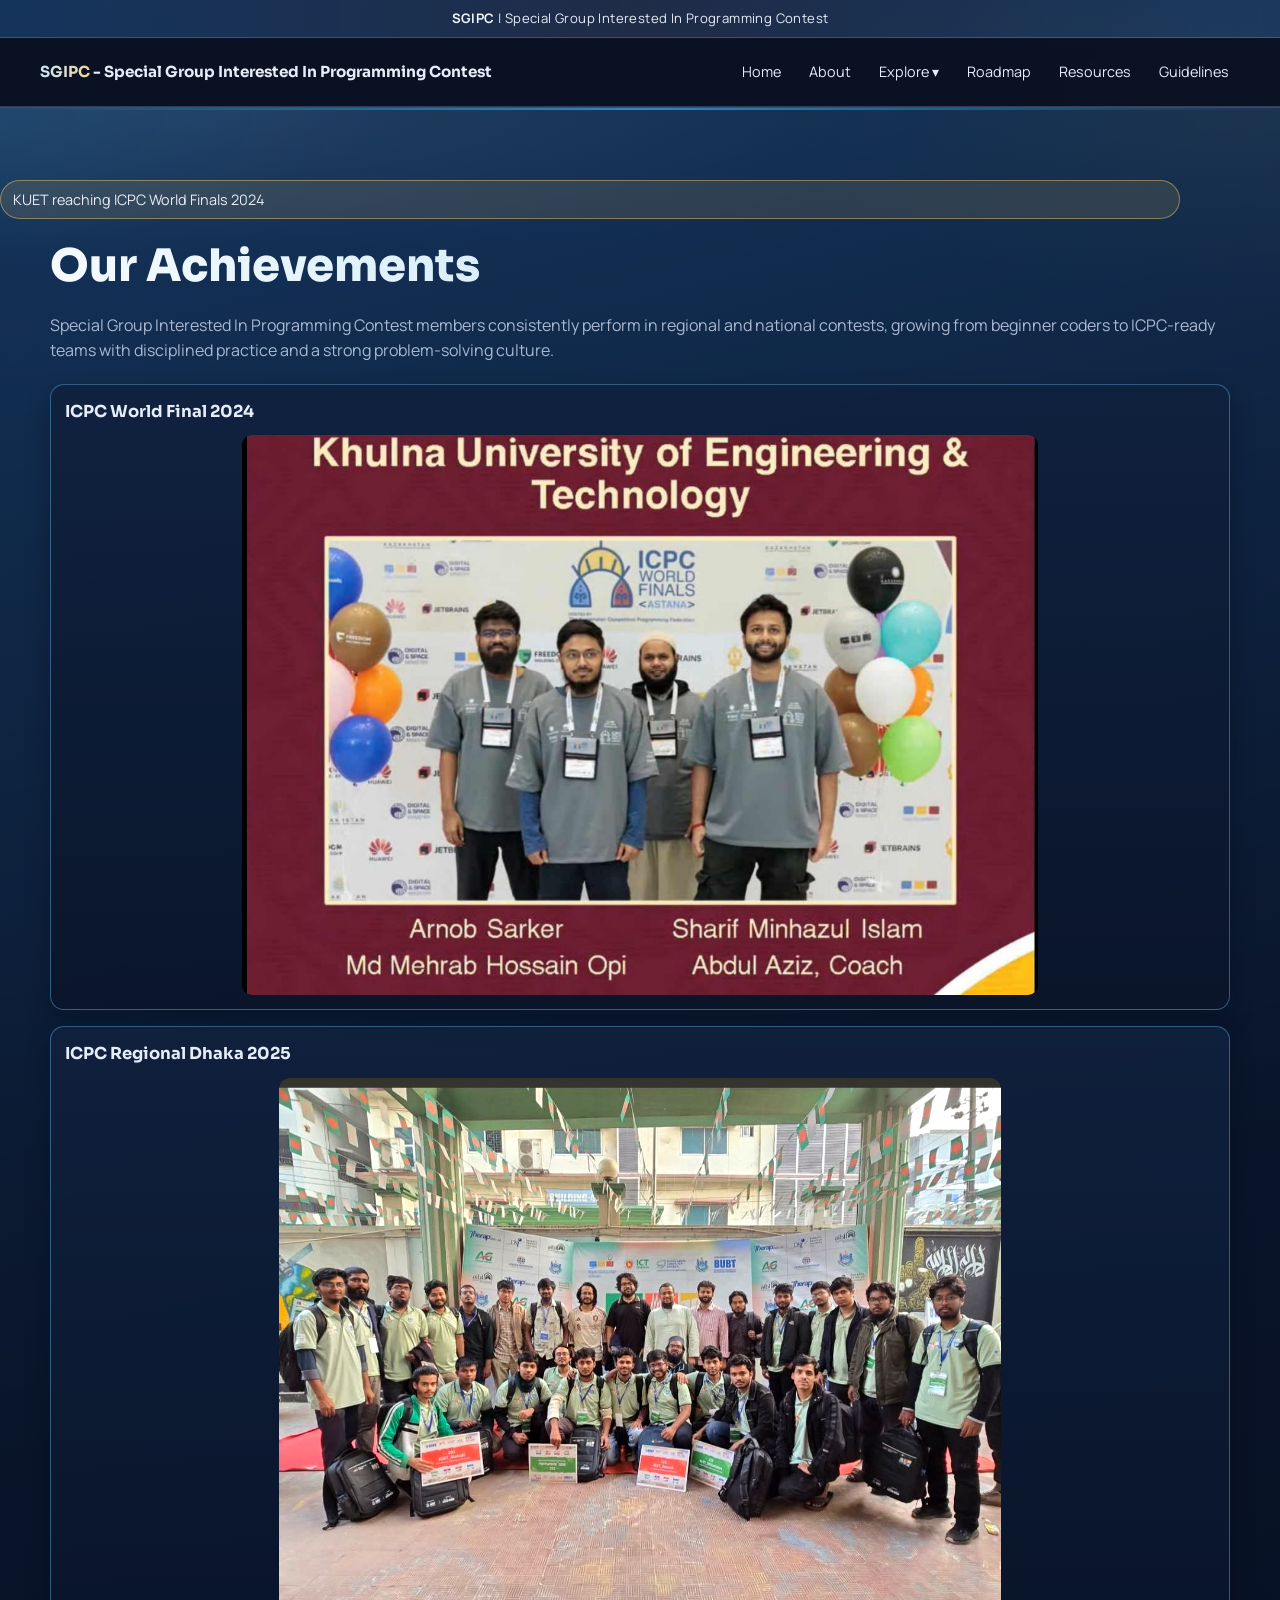
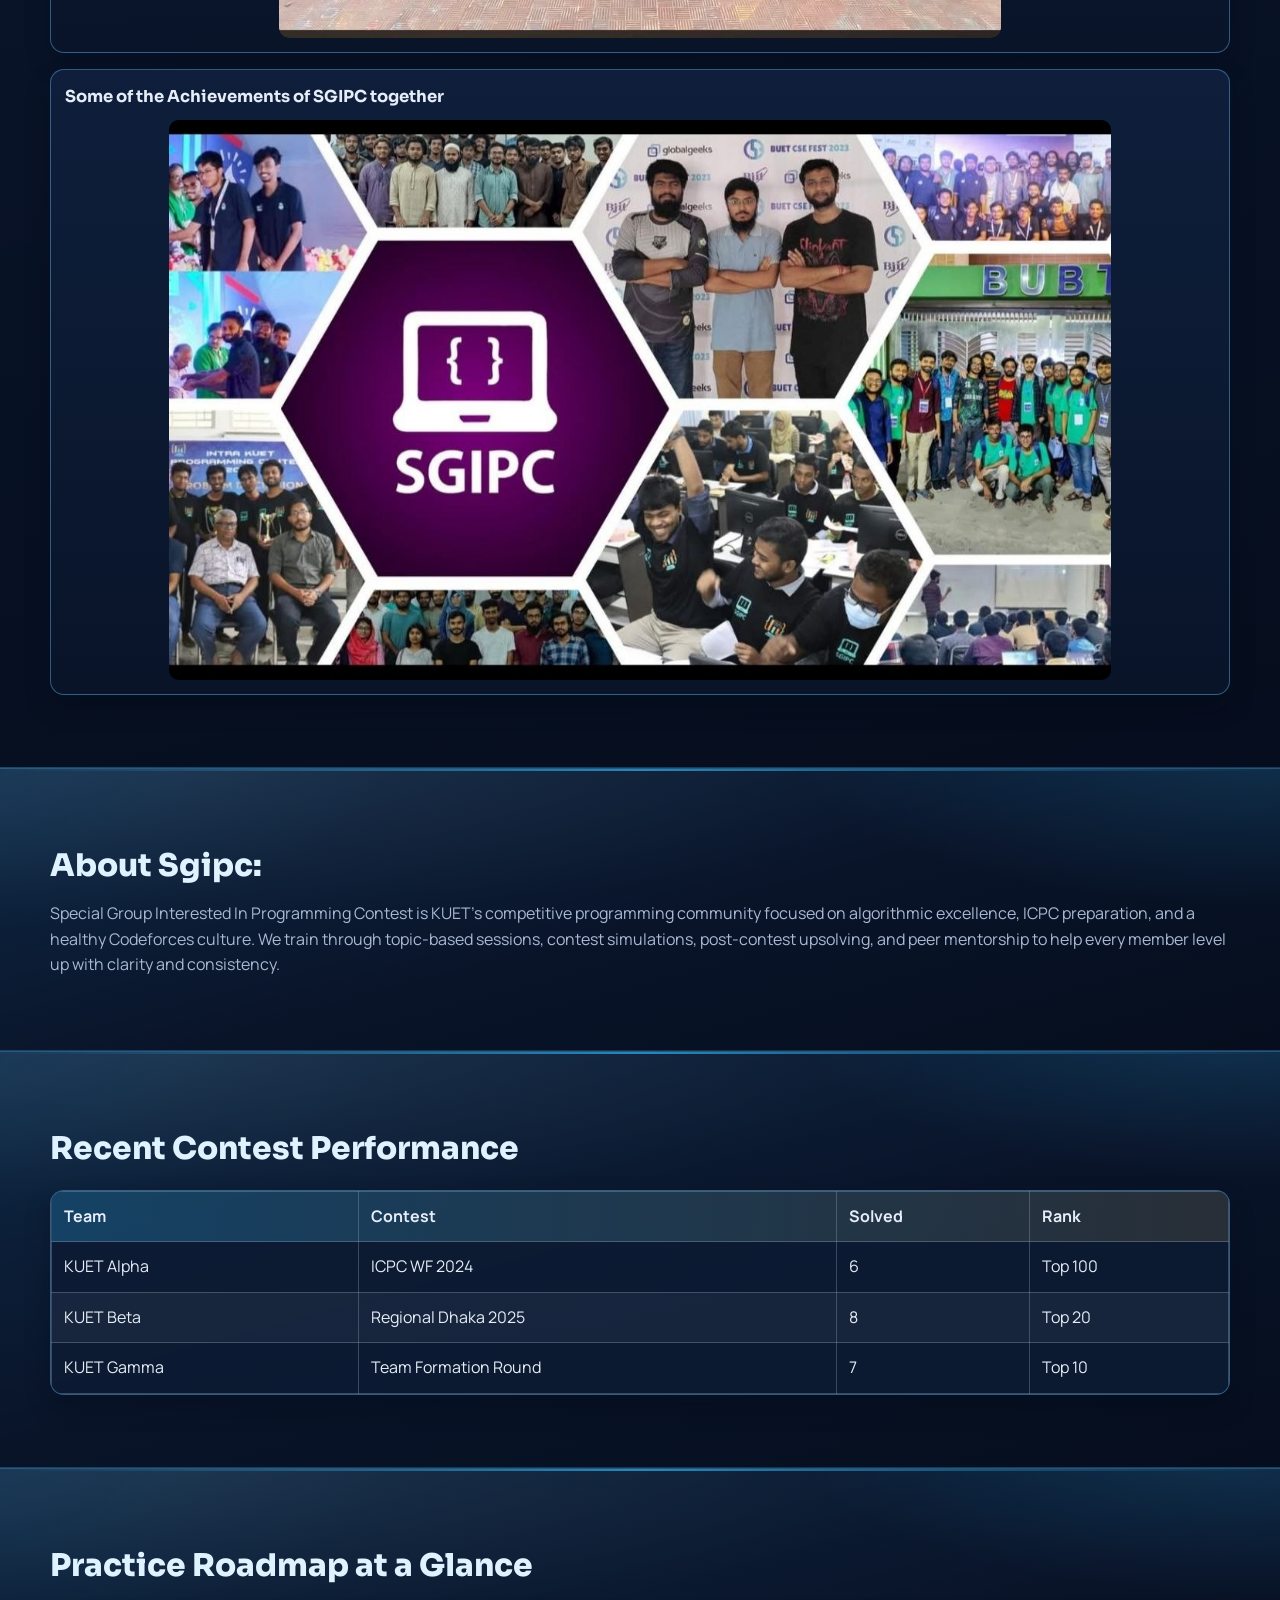
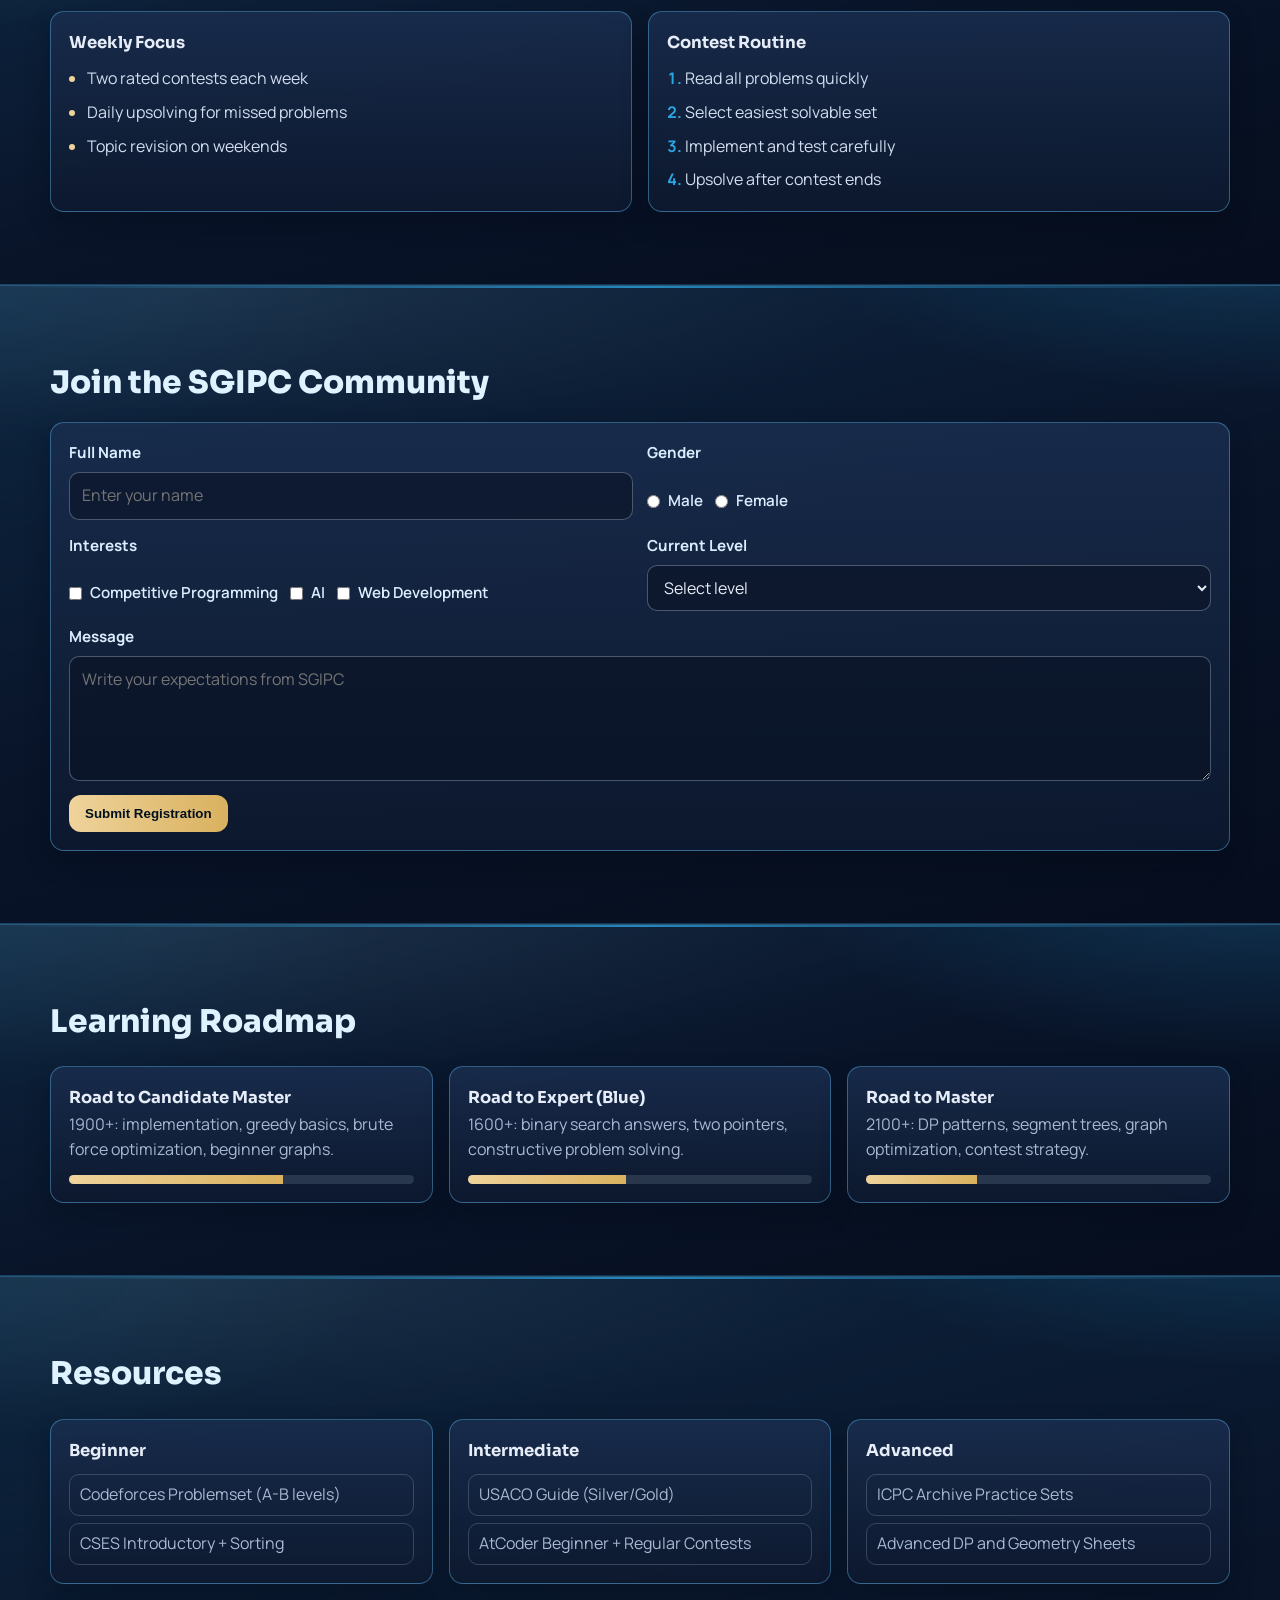
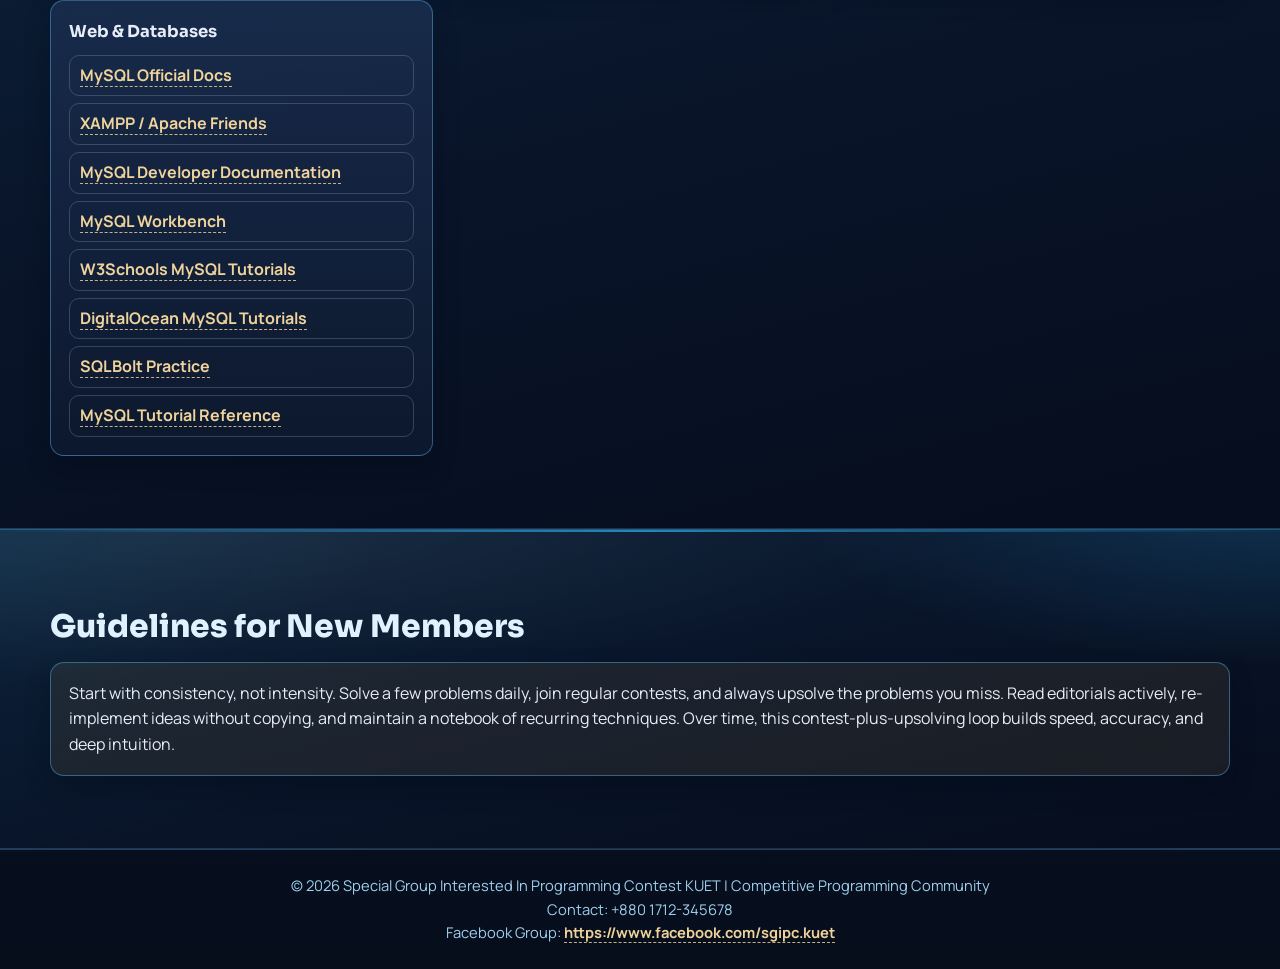
==== commit 0c18b23a: "added some pictures of achievements" ====
--- a/index.html
+++ b/index.html
@@ -90,7 +90,7 @@
       </section>
 
       <section id="about" class="reveal">
-        <h2>About Special Group Interested In Programming Contest</h2>
+        <h2>About Sgipc:</h2>
         <p class="muted">
           Special Group Interested In Programming Contest is KUET's competitive
           programming community focused on algorithmic excellence, ICPC
@@ -292,6 +292,83 @@
               <li>Advanced DP and Geometry Sheets</li>
             </ul>
           </article>
+          <article class="card">
+            <h3>Web & Databases</h3>
+            <ul class="resource-list">
+              <li>
+                <a
+                  class="inline-link"
+                  href="https://www.mysql.com/"
+                  target="_blank"
+                  rel="noopener noreferrer"
+                  >MySQL Official Docs</a
+                >
+              </li>
+              <li>
+                <a
+                  class="inline-link"
+                  href="https://www.apachefriends.org/"
+                  target="_blank"
+                  rel="noopener noreferrer"
+                  >XAMPP / Apache Friends</a
+                >
+              </li>
+              <li>
+                <a
+                  class="inline-link"
+                  href="https://dev.mysql.com/doc/"
+                  target="_blank"
+                  rel="noopener noreferrer"
+                  >MySQL Developer Documentation</a
+                >
+              </li>
+              <li>
+                <a
+                  class="inline-link"
+                  href="https://dev.mysql.com/doc/workbench/en/"
+                  target="_blank"
+                  rel="noopener noreferrer"
+                  >MySQL Workbench</a
+                >
+              </li>
+              <li>
+                <a
+                  class="inline-link"
+                  href="https://www.w3schools.com/mysql/"
+                  target="_blank"
+                  rel="noopener noreferrer"
+                  >W3Schools MySQL Tutorials</a
+                >
+              </li>
+              <li>
+                <a
+                  class="inline-link"
+                  href="https://www.digitalocean.com/community/tags/mysql"
+                  target="_blank"
+                  rel="noopener noreferrer"
+                  >DigitalOcean MySQL Tutorials</a
+                >
+              </li>
+              <li>
+                <a
+                  class="inline-link"
+                  href="https://www.sqlbolt.com/"
+                  target="_blank"
+                  rel="noopener noreferrer"
+                  >SQLBolt Practice</a
+                >
+              </li>
+              <li>
+                <a
+                  class="inline-link"
+                  href="https://www.javatpoint.com/mysql-tutorial"
+                  target="_blank"
+                  rel="noopener noreferrer"
+                  >MySQL Tutorial Reference</a
+                >
+              </li>
+            </ul>
+          </article>
         </div>
       </section>
 
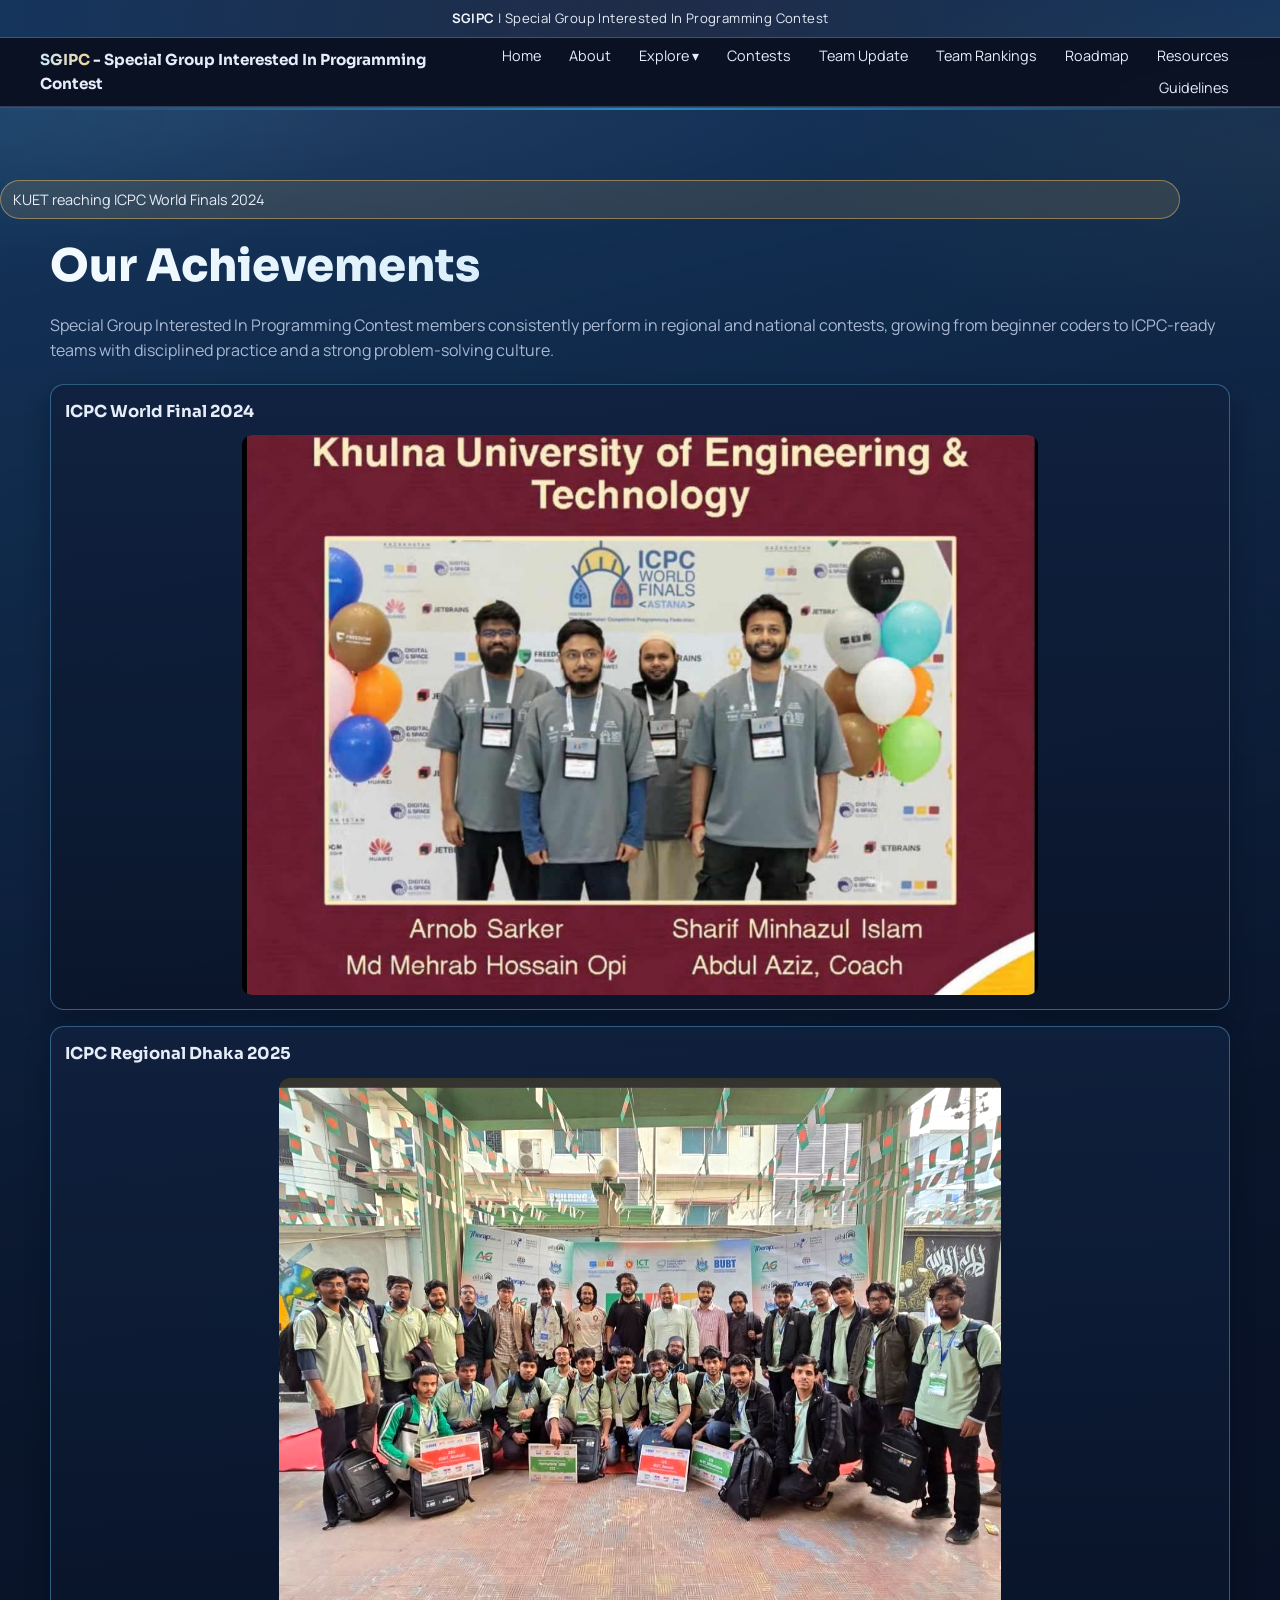
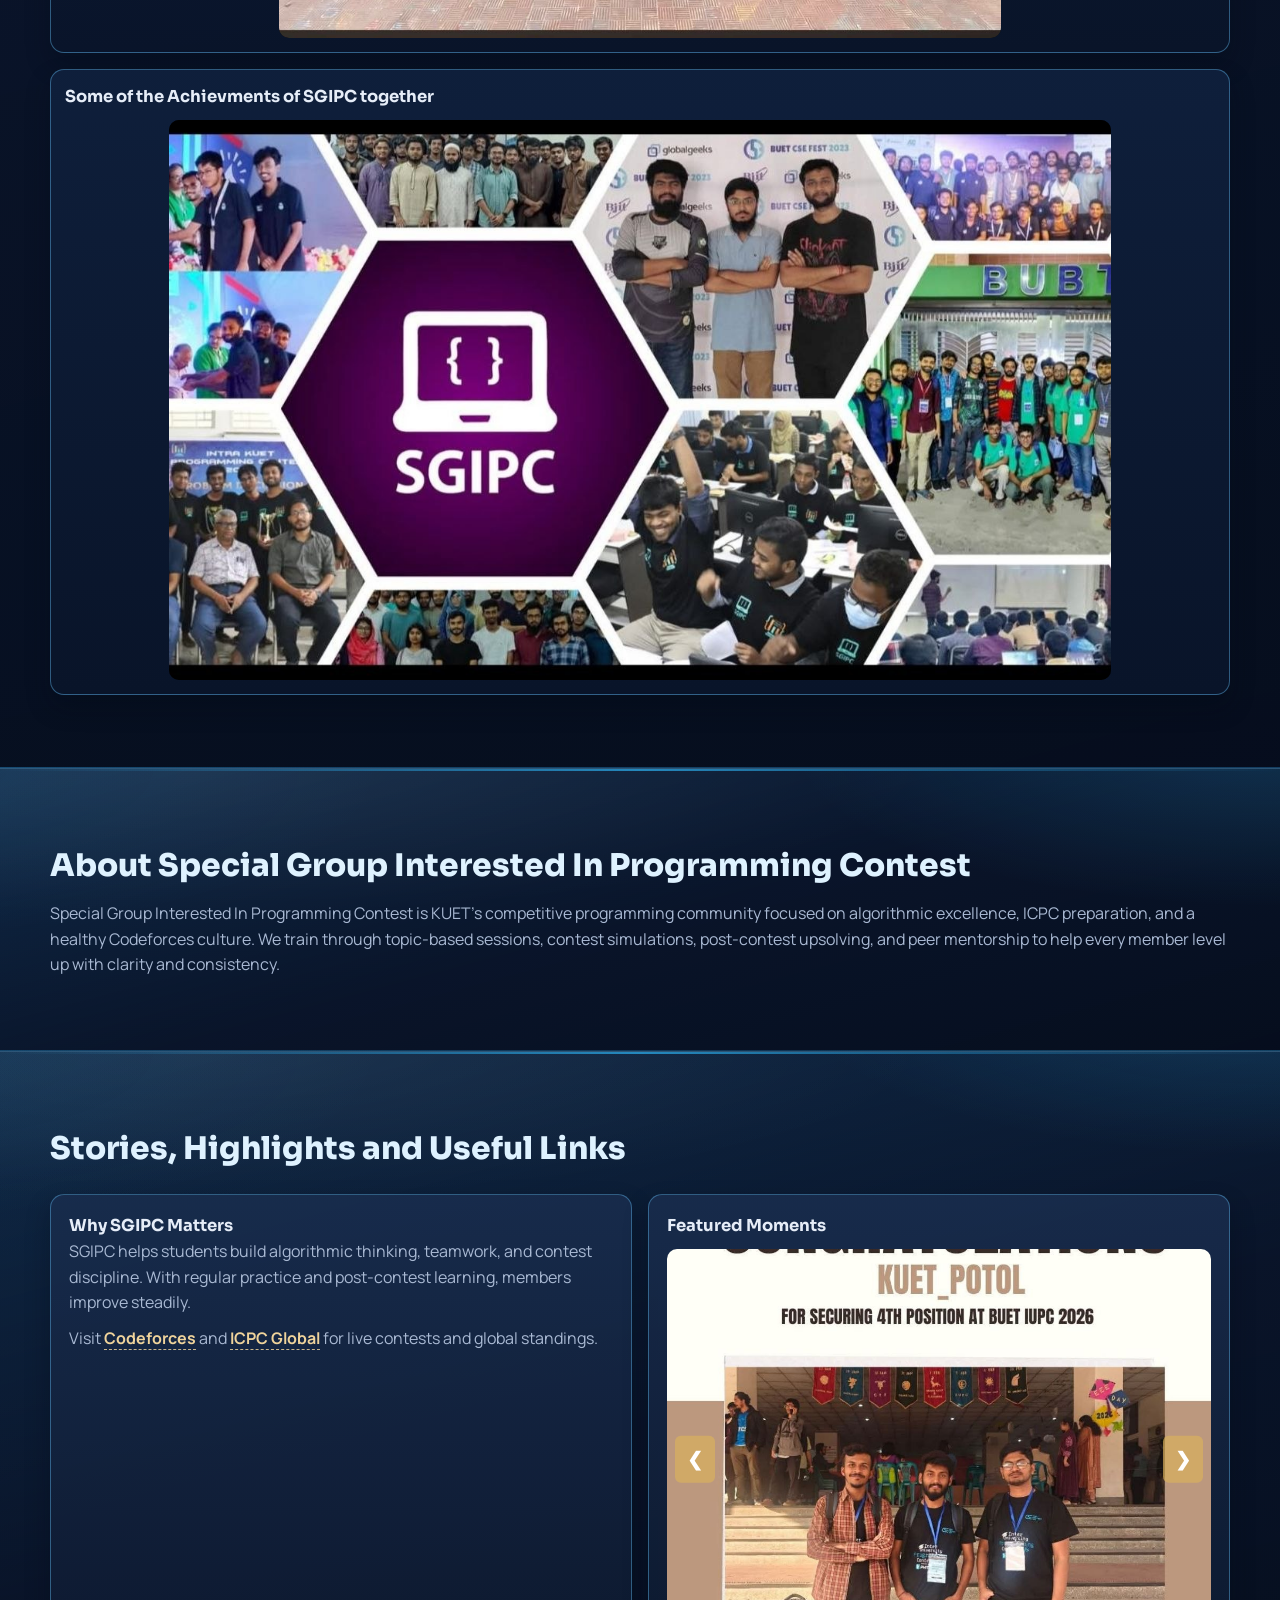
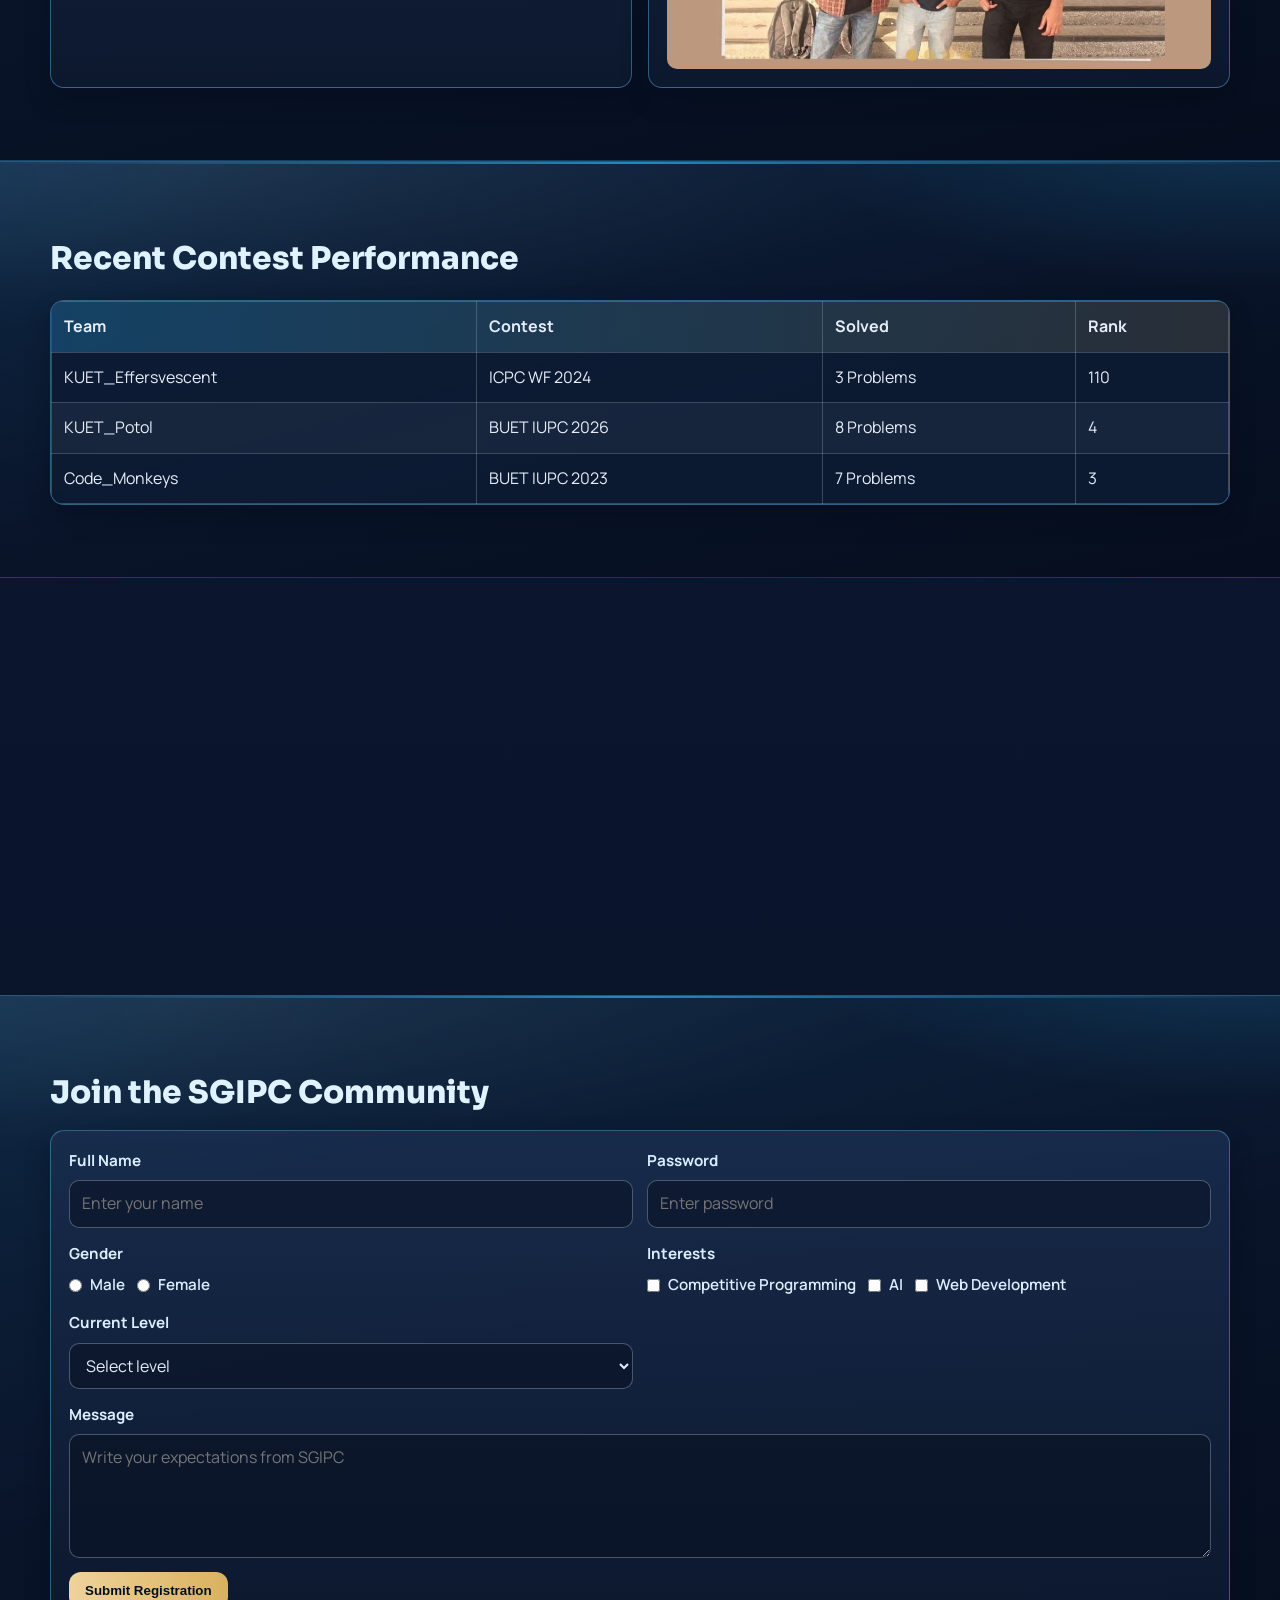
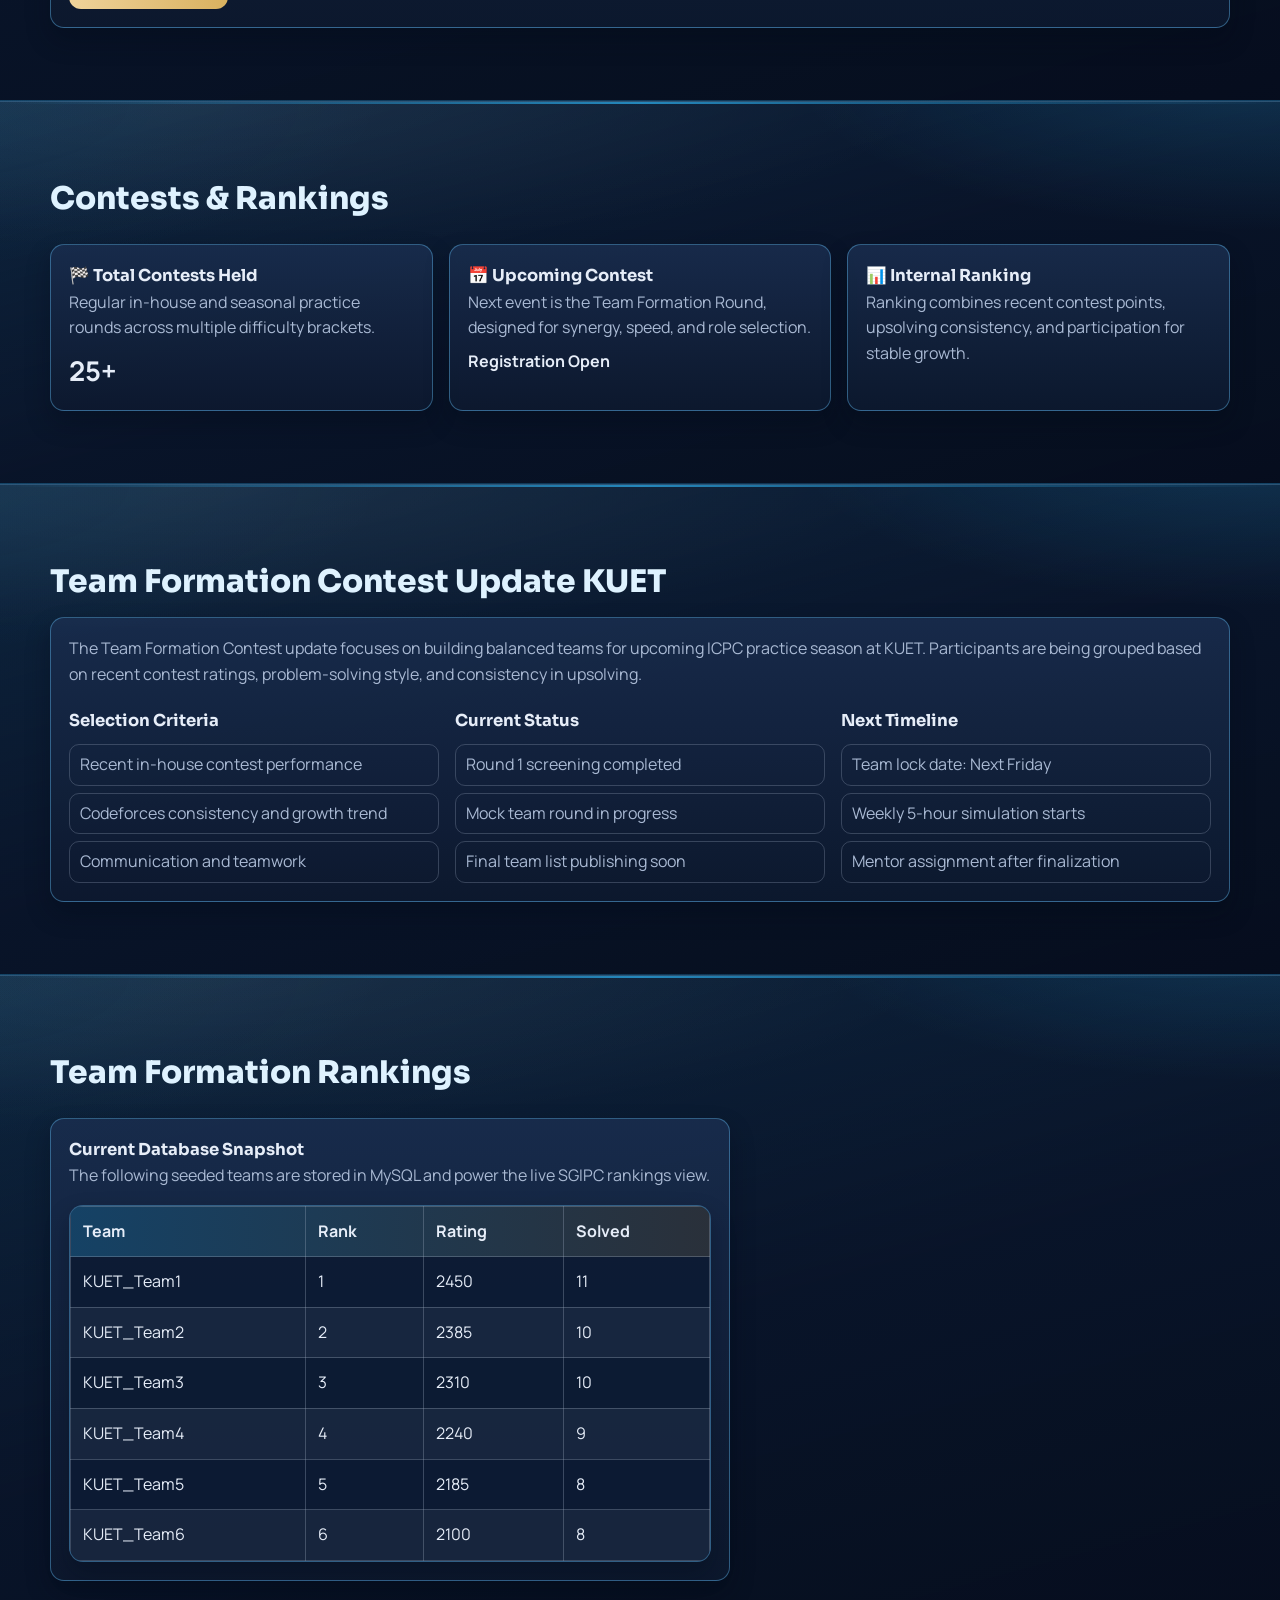
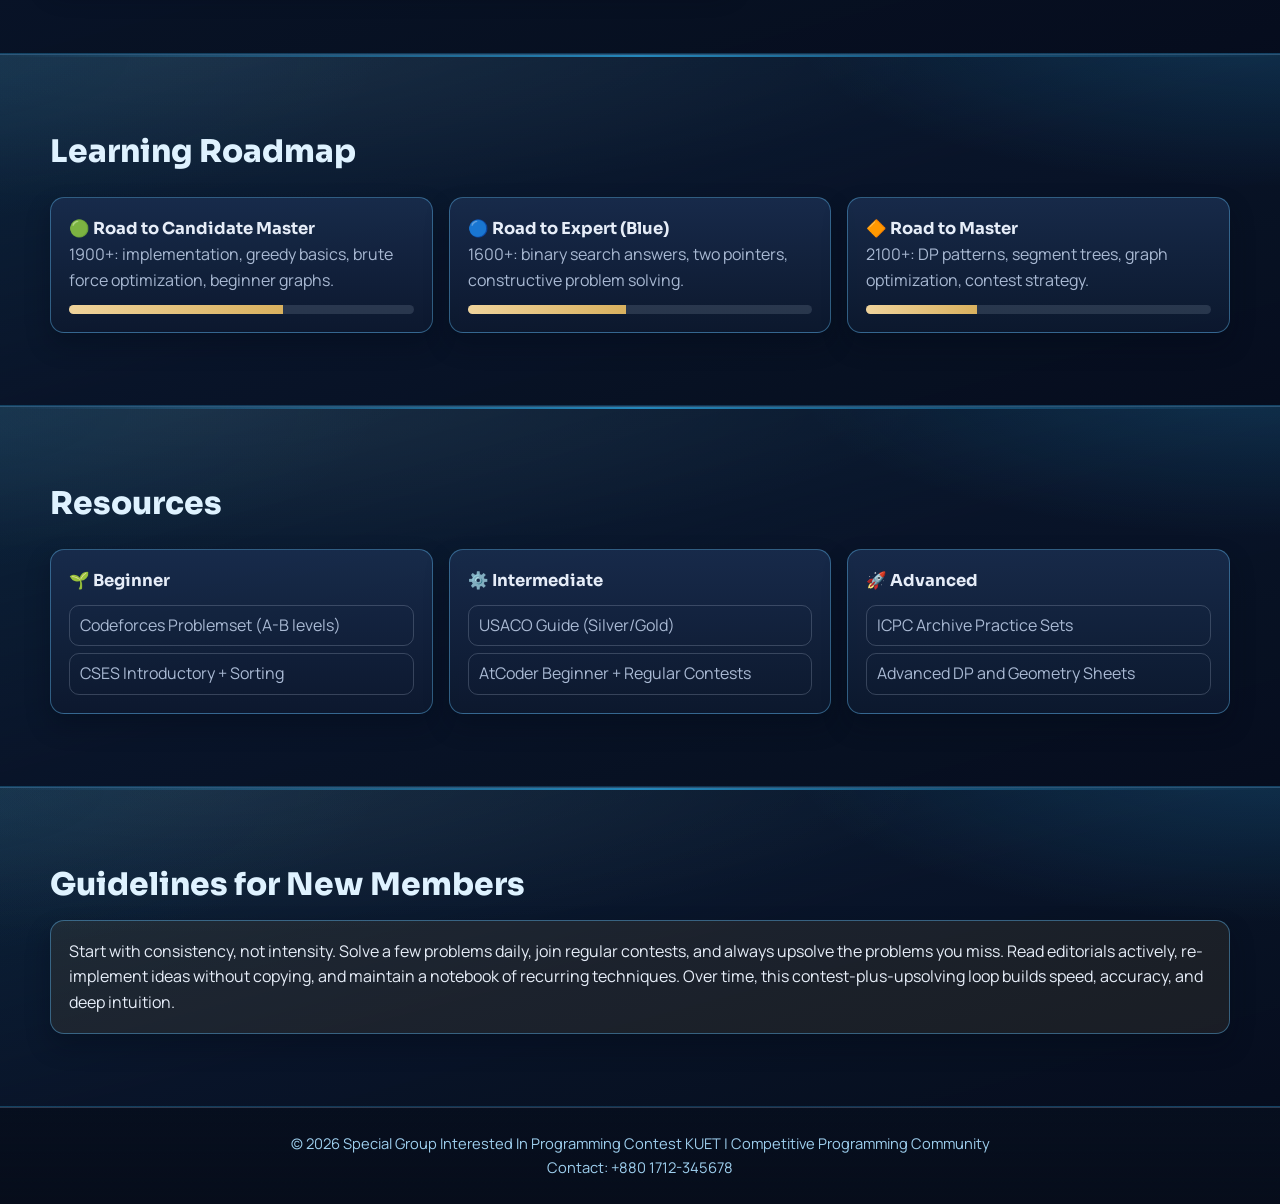
==== commit 0e7ff71e: "Update GitHub Pages entry page" ====
--- a/index.html
+++ b/index.html
@@ -19,7 +19,6 @@
     <div class="topbar">
       <strong>SGIPC</strong> | Special Group Interested In Programming Contest
     </div>
-
     <header class="navbar">
       <div class="container nav-wrap">
         <a class="brand" href="#home"
@@ -33,11 +32,15 @@
           <li class="dropdown">
             <a href="#" class="drop-link">Explore ▾</a>
             <ul class="submenu">
+              <li><a href="#content-demo">Highlights</a></li>
               <li><a href="#table-demo">Performance</a></li>
               <li><a href="#list-demo">Practice Plan</a></li>
               <li><a href="#form-demo">Join Us</a></li>
             </ul>
           </li>
+          <li><a href="#contests">Contests</a></li>
+          <li><a href="#team-update">Team Update</a></li>
+          <li><a href="#team-rankings">Team Rankings</a></li>
           <li><a href="#roadmap">Roadmap</a></li>
           <li><a href="#resources">Resources</a></li>
           <li><a href="#guidelines">Guidelines</a></li>
@@ -55,14 +58,15 @@
           coders to ICPC-ready teams with disciplined practice and a strong
           problem-solving culture.
         </p>
+
         <div class="achievement-gallery" aria-label="SGIPC achievements photos">
           <article class="achievement-photo">
             <h3>ICPC World Final 2024</h3>
             <img
               src="photo1.jpg?v=2"
               alt="ICPC World Final 2024"
-              width="1220"
-              height="726"
+              width="1200"
+              height="800"
               title="ICPC World Final 2024"
             />
           </article>
@@ -71,18 +75,18 @@
             <img
               src="photo2.jpg?v=2"
               alt="ICPC Regional Dhaka 2025"
-              width="1220"
-              height="726"
+              width="1200"
+              height="800"
               title="ICPC Regional Dhaka 2025"
             />
           </article>
           <article class="achievement-photo">
-            <h3>Some of the Achievements of SGIPC together</h3>
+            <h3>Some of the Achievments of SGIPC together</h3>
             <img
               src="photo3.jpg?v=2"
               alt="Achievements of SGIPC all together"
-              width="1220"
-              height="726"
+              width="1200"
+              height="800"
               title="Achievements of SGIPC all together"
             />
           </article>
@@ -90,7 +94,7 @@
       </section>
 
       <section id="about" class="reveal">
-        <h2>About Sgipc:</h2>
+        <h2>About Special Group Interested In Programming Contest</h2>
         <p class="muted">
           Special Group Interested In Programming Contest is KUET's competitive
           programming community focused on algorithmic excellence, ICPC
@@ -99,6 +103,92 @@
           peer mentorship to help every member level up with clarity and
           consistency.
         </p>
+      </section>
+
+      <section id="content-demo" class="reveal">
+        <h2>Stories, Highlights and Useful Links</h2>
+        <div class="grid-2 demo-grid">
+          <article class="card">
+            <h3>Why SGIPC Matters</h3>
+            <p class="muted">
+              SGIPC helps students build algorithmic thinking, teamwork, and
+              contest discipline. With
+              <span class="text-accent">regular practice</span> and
+              <span class="text-accent">post-contest learning</span>, members
+              improve steadily.
+            </p>
+            <p class="muted" style="margin-top: 10px">
+              Visit
+              <a
+                class="inline-link"
+                href="https://codeforces.com"
+                target="_blank"
+                >Codeforces</a
+              >
+              and
+              <a class="inline-link" href="https://icpc.global" target="_blank"
+                >ICPC Global</a
+              >
+              for live contests and global standings.
+            </p>
+          </article>
+          <article class="card demo-images">
+            <h3>Featured Moments</h3>
+            <div class="featured-slideshow slideshow-container">
+              <div class="slideshow-slide fade active">
+                <img
+                  src="photo4.jpg?v=2"
+                  alt="KUET_Potol 4th position BUET IUPC 2026"
+                  width="640"
+                  height="420"
+                  title="KUET_Potol - BUET IUPC 2026"
+                />
+              </div>
+              <div class="slideshow-slide fade">
+                <img
+                  src="photo5.jpg?v=2"
+                  alt="Code_Monkeys 3rd position BUET IUPC 2023"
+                  width="640"
+                  height="420"
+                  title="Code_Monkeys - BUET IUPC 2023"
+                />
+              </div>
+              <div class="slideshow-slide fade">
+                <img
+                  src="photo6.jpg?v=2"
+                  alt="IKPC 2026 Championship"
+                  width="640"
+                  height="420"
+                  title="IKPC 2026"
+                />
+              </div>
+              <div class="slideshow-slide fade">
+                <img
+                  src="photo7.jpg?v=2"
+                  alt="ICPC Preliminary 2024 Rankings"
+                  width="640"
+                  height="420"
+                  title="ICPC Preliminary 2024"
+                />
+              </div>
+              <a class="slideshow-prev" onclick="changeFeaturedSlide(-1)">
+                &#10094;
+              </a>
+              <a class="slideshow-next" onclick="changeFeaturedSlide(1)">
+                &#10095;
+              </a>
+              <div class="slideshow-dots">
+                <span
+                  class="dot active"
+                  onclick="currentFeaturedSlide(1)"
+                ></span>
+                <span class="dot" onclick="currentFeaturedSlide(2)"></span>
+                <span class="dot" onclick="currentFeaturedSlide(3)"></span>
+                <span class="dot" onclick="currentFeaturedSlide(4)"></span>
+              </div>
+            </div>
+          </article>
+        </div>
       </section>
 
       <section id="table-demo" class="reveal">
@@ -115,22 +205,22 @@
             </thead>
             <tbody>
               <tr>
-                <td>KUET Alpha</td>
+                <td>KUET_Effersvescent</td>
                 <td>ICPC WF 2024</td>
-                <td>6</td>
-                <td>Top 100</td>
+                <td>3 Problems</td>
+                <td>110</td>
               </tr>
               <tr>
-                <td>KUET Beta</td>
-                <td>Regional Dhaka 2025</td>
-                <td>8</td>
-                <td>Top 20</td>
+                <td>KUET_Potol</td>
+                <td>BUET IUPC 2026</td>
+                <td>8 Problems</td>
+                <td>4</td>
               </tr>
               <tr>
-                <td>KUET Gamma</td>
-                <td>Team Formation Round</td>
-                <td>7</td>
-                <td>Top 10</td>
+                <td>Code_Monkeys</td>
+                <td>BUET IUPC 2023</td>
+                <td>7 Problems</td>
+                <td>3</td>
               </tr>
             </tbody>
           </table>
@@ -162,10 +252,11 @@
 
       <section id="form-demo" class="reveal">
         <h2>Join the SGIPC Community</h2>
+        <p id="formFeedback" class="muted" style="margin-top: -2px"></p>
         <form
           class="card form-grid"
           id="sgipcForm"
-          action="#"
+          action="submit_registration.php"
           method="post"
           target="_self"
         >
@@ -176,45 +267,61 @@
               id="fullName"
               name="fullName"
               placeholder="Enter your name"
+              required
             />
           </div>
+
+          <div class="field">
+            <label for="password">Password</label>
+            <input
+              type="password"
+              id="password"
+              name="password"
+              placeholder="Enter password"
+              required
+            />
+          </div>
+
           <div class="field">
             <p class="field-title">Gender</p>
             <div class="inline-options">
-              <label
-                ><input type="radio" name="gender" value="male" /> Male</label
-              >
-              <label
-                ><input type="radio" name="gender" value="female" />
-                Female</label
-              >
+              <label>
+                <input type="radio" name="gender" value="male" required />
+                Male
+              </label>
+              <label>
+                <input type="radio" name="gender" value="female" /> Female
+              </label>
             </div>
           </div>
+
           <div class="field">
             <p class="field-title">Interests</p>
             <div class="inline-options">
-              <label
-                ><input type="checkbox" name="interest" value="cp" />
-                Competitive Programming</label
-              >
-              <label
-                ><input type="checkbox" name="interest" value="ai" /> AI</label
-              >
-              <label
-                ><input type="checkbox" name="interest" value="web" /> Web
-                Development</label
-              >
+              <label>
+                <input type="checkbox" name="interest[]" value="cp" />
+                Competitive Programming
+              </label>
+              <label>
+                <input type="checkbox" name="interest[]" value="ai" /> AI
+              </label>
+              <label>
+                <input type="checkbox" name="interest[]" value="web" /> Web
+                Development
+              </label>
             </div>
           </div>
+
           <div class="field">
             <label for="level">Current Level</label>
-            <select id="level" name="level">
+            <select id="level" name="level" required>
               <option value="">Select level</option>
               <option>Beginner</option>
               <option>Intermediate</option>
               <option>Advanced</option>
             </select>
           </div>
+
           <div class="field full-width">
             <label for="message">Message</label>
             <textarea
@@ -224,6 +331,7 @@
               placeholder="Write your expectations from SGIPC"
             ></textarea>
           </div>
+
           <div class="full-width">
             <button class="submit-btn" type="submit">
               <span>Submit Registration</span>
@@ -232,11 +340,148 @@
         </form>
       </section>
 
+      <section id="contests" class="reveal">
+        <h2>Contests & Rankings</h2>
+        <div class="grid-3">
+          <article class="card">
+            <h3>🏁 Total Contests Held</h3>
+            <p class="muted">
+              Regular in-house and seasonal practice rounds across multiple
+              difficulty brackets.
+            </p>
+            <p style="font-size: 1.7rem; font-weight: 700; margin-top: 8px">
+              25+
+            </p>
+          </article>
+          <article class="card">
+            <h3>📅 Upcoming Contest</h3>
+            <p class="muted">
+              Next event is the Team Formation Round, designed for synergy,
+              speed, and role selection.
+            </p>
+            <p style="margin-top: 8px; color: var(--ok); font-weight: 700">
+              Registration Open
+            </p>
+          </article>
+          <article class="card">
+            <h3>📊 Internal Ranking</h3>
+            <p class="muted">
+              Ranking combines recent contest points, upsolving consistency, and
+              participation for stable growth.
+            </p>
+          </article>
+        </div>
+      </section>
+
+      <section id="team-update" class="reveal">
+        <h2>Team Formation Contest Update KUET</h2>
+        <article class="card">
+          <p class="muted">
+            The Team Formation Contest update focuses on building balanced teams
+            for upcoming ICPC practice season at KUET. Participants are being
+            grouped based on recent contest ratings, problem-solving style, and
+            consistency in upsolving.
+          </p>
+          <div class="grid-3 update-grid">
+            <div>
+              <h3>Selection Criteria</h3>
+              <ul class="resource-list">
+                <li>Recent in-house contest performance</li>
+                <li>Codeforces consistency and growth trend</li>
+                <li>Communication and teamwork</li>
+              </ul>
+            </div>
+            <div>
+              <h3>Current Status</h3>
+              <ul class="resource-list">
+                <li>Round 1 screening completed</li>
+                <li>Mock team round in progress</li>
+                <li>Final team list publishing soon</li>
+              </ul>
+            </div>
+            <div>
+              <h3>Next Timeline</h3>
+              <ul class="resource-list">
+                <li>Team lock date: Next Friday</li>
+                <li>Weekly 5-hour simulation starts</li>
+                <li>Mentor assignment after finalization</li>
+              </ul>
+            </div>
+          </div>
+        </article>
+      </section>
+
+      <section id="team-rankings" class="reveal">
+        <h2>Team Formation Rankings</h2>
+        <div class="grid-2 demo-grid">
+          <article class="card">
+            <h3>Current Database Snapshot</h3>
+            <p class="muted">
+              The following seeded teams are stored in MySQL and power the live
+              SGIPC rankings view.
+            </p>
+            <div class="table-wrap">
+              <table
+                class="styled-table"
+                aria-label="Team formation ranking snapshot"
+              >
+                <thead>
+                  <tr>
+                    <th>Team</th>
+                    <th>Rank</th>
+                    <th>Rating</th>
+                    <th>Solved</th>
+                  </tr>
+                </thead>
+                <tbody>
+                  <tr>
+                    <td>KUET_Team1</td>
+                    <td>1</td>
+                    <td>2450</td>
+                    <td>11</td>
+                  </tr>
+                  <tr>
+                    <td>KUET_Team2</td>
+                    <td>2</td>
+                    <td>2385</td>
+                    <td>10</td>
+                  </tr>
+                  <tr>
+                    <td>KUET_Team3</td>
+                    <td>3</td>
+                    <td>2310</td>
+                    <td>10</td>
+                  </tr>
+                  <tr>
+                    <td>KUET_Team4</td>
+                    <td>4</td>
+                    <td>2240</td>
+                    <td>9</td>
+                  </tr>
+                  <tr>
+                    <td>KUET_Team5</td>
+                    <td>5</td>
+                    <td>2185</td>
+                    <td>8</td>
+                  </tr>
+                  <tr>
+                    <td>KUET_Team6</td>
+                    <td>6</td>
+                    <td>2100</td>
+                    <td>8</td>
+                  </tr>
+                </tbody>
+              </table>
+            </div>
+          </article>
+        </div>
+      </section>
+
       <section id="roadmap" class="reveal">
         <h2>Learning Roadmap</h2>
         <div class="grid-3">
           <article class="card">
-            <h3>Road to Candidate Master</h3>
+            <h3>🟢 Road to Candidate Master</h3>
             <p class="muted">
               1900+: implementation, greedy basics, brute force optimization,
               beginner graphs.
@@ -246,7 +491,7 @@
             </div>
           </article>
           <article class="card">
-            <h3>Road to Expert (Blue)</h3>
+            <h3>🔵 Road to Expert (Blue)</h3>
             <p class="muted">
               1600+: binary search answers, two pointers, constructive problem
               solving.
@@ -256,7 +501,7 @@
             </div>
           </article>
           <article class="card">
-            <h3>Road to Master</h3>
+            <h3>🔶 Road to Master</h3>
             <p class="muted">
               2100+: DP patterns, segment trees, graph optimization, contest
               strategy.
@@ -272,101 +517,24 @@
         <h2>Resources</h2>
         <div class="grid-3">
           <article class="card">
-            <h3>Beginner</h3>
+            <h3>🌱 Beginner</h3>
             <ul class="resource-list">
               <li>Codeforces Problemset (A-B levels)</li>
               <li>CSES Introductory + Sorting</li>
             </ul>
           </article>
           <article class="card">
-            <h3>Intermediate</h3>
+            <h3>⚙️ Intermediate</h3>
             <ul class="resource-list">
               <li>USACO Guide (Silver/Gold)</li>
               <li>AtCoder Beginner + Regular Contests</li>
             </ul>
           </article>
           <article class="card">
-            <h3>Advanced</h3>
+            <h3>🚀 Advanced</h3>
             <ul class="resource-list">
               <li>ICPC Archive Practice Sets</li>
               <li>Advanced DP and Geometry Sheets</li>
-            </ul>
-          </article>
-          <article class="card">
-            <h3>Web & Databases</h3>
-            <ul class="resource-list">
-              <li>
-                <a
-                  class="inline-link"
-                  href="https://www.mysql.com/"
-                  target="_blank"
-                  rel="noopener noreferrer"
-                  >MySQL Official Docs</a
-                >
-              </li>
-              <li>
-                <a
-                  class="inline-link"
-                  href="https://www.apachefriends.org/"
-                  target="_blank"
-                  rel="noopener noreferrer"
-                  >XAMPP / Apache Friends</a
-                >
-              </li>
-              <li>
-                <a
-                  class="inline-link"
-                  href="https://dev.mysql.com/doc/"
-                  target="_blank"
-                  rel="noopener noreferrer"
-                  >MySQL Developer Documentation</a
-                >
-              </li>
-              <li>
-                <a
-                  class="inline-link"
-                  href="https://dev.mysql.com/doc/workbench/en/"
-                  target="_blank"
-                  rel="noopener noreferrer"
-                  >MySQL Workbench</a
-                >
-              </li>
-              <li>
-                <a
-                  class="inline-link"
-                  href="https://www.w3schools.com/mysql/"
-                  target="_blank"
-                  rel="noopener noreferrer"
-                  >W3Schools MySQL Tutorials</a
-                >
-              </li>
-              <li>
-                <a
-                  class="inline-link"
-                  href="https://www.digitalocean.com/community/tags/mysql"
-                  target="_blank"
-                  rel="noopener noreferrer"
-                  >DigitalOcean MySQL Tutorials</a
-                >
-              </li>
-              <li>
-                <a
-                  class="inline-link"
-                  href="https://www.sqlbolt.com/"
-                  target="_blank"
-                  rel="noopener noreferrer"
-                  >SQLBolt Practice</a
-                >
-              </li>
-              <li>
-                <a
-                  class="inline-link"
-                  href="https://www.javatpoint.com/mysql-tutorial"
-                  target="_blank"
-                  rel="noopener noreferrer"
-                  >MySQL Tutorial Reference</a
-                >
-              </li>
             </ul>
           </article>
         </div>
@@ -391,40 +559,148 @@
         Competitive Programming Community
       </p>
       <p>Contact: +880 1712-345678</p>
-      <p>
-        Facebook Group:
-        <a
-          class="inline-link"
-          href="https://www.facebook.com/sgipc.kuet"
-          target="_blank"
-          rel="noopener noreferrer"
-          >https://www.facebook.com/sgipc.kuet</a
-        >
-      </p>
     </footer>
 
     <script>
-      const menuBtn = document.getElementById('menuBtn'),
-        menu = document.getElementById('menu');
+      const menuBtn = document.getElementById('menuBtn');
+      const menu = document.getElementById('menu');
       menuBtn.addEventListener('click', () => menu.classList.toggle('open'));
       menu
         .querySelectorAll('a')
         .forEach((a) =>
           a.addEventListener('click', () => menu.classList.remove('open'))
         );
+
+      // Small reveal effect with very short logic.
       const sections = document.querySelectorAll('.reveal');
       const io = new IntersectionObserver(
         (entries) => {
           entries.forEach((e, i) => {
-            if (!e.isIntersecting) return;
-            e.target.style.transitionDelay = `${i * 80}ms`;
-            e.target.classList.add('show');
-            io.unobserve(e.target);
+            if (e.isIntersecting) {
+              e.target.style.transitionDelay = `${i * 80}ms`;
+              e.target.classList.add('show');
+              io.unobserve(e.target);
+            }
           });
         },
         { threshold: 0.15 }
       );
       sections.forEach((s) => io.observe(s));
+
+      const formFeedback = document.getElementById('formFeedback');
+      const params = new URLSearchParams(window.location.search);
+      const status = params.get('status');
+      const message = params.get('message');
+      if (formFeedback && status && message) {
+        formFeedback.textContent = message;
+        formFeedback.style.color = status === 'success' ? '#b9f5c8' : '#f5d0d0';
+        formFeedback.style.padding = '10px 12px';
+        formFeedback.style.borderRadius = '12px';
+        formFeedback.style.border =
+          status === 'success'
+            ? '1px solid rgba(72, 187, 120, 0.4)'
+            : '1px solid rgba(239, 68, 68, 0.35)';
+        formFeedback.style.background =
+          status === 'success'
+            ? 'rgba(72, 187, 120, 0.12)'
+            : 'rgba(239, 68, 68, 0.1)';
+      }
+
+      // Main achievement slideshow
+      let slideIndex = 1;
+      let slideTimer;
+      function showSlides(n) {
+        const slides = document.querySelectorAll(
+          '.achievement-gallery .slideshow-slide'
+        );
+        const dots = document.querySelectorAll('.achievement-gallery .dot');
+        if (n > slides.length) {
+          slideIndex = 1;
+        }
+        if (n < 1) {
+          slideIndex = slides.length;
+        }
+        slides.forEach((slide) => {
+          slide.classList.remove('active');
+        });
+        dots.forEach((dot) => {
+          dot.classList.remove('active');
+        });
+        if (slides[slideIndex - 1]) {
+          slides[slideIndex - 1].classList.add('active');
+        }
+        if (dots[slideIndex - 1]) {
+          dots[slideIndex - 1].classList.add('active');
+        }
+      }
+      function changeSlide(n) {
+        clearTimeout(slideTimer);
+        showSlides((slideIndex += n));
+        autoSlide();
+      }
+      function currentSlide(n) {
+        clearTimeout(slideTimer);
+        showSlides((slideIndex = n));
+        autoSlide();
+      }
+      function autoSlide() {
+        slideTimer = setTimeout(() => {
+          slideIndex += 1;
+          showSlides(slideIndex);
+          autoSlide();
+        }, 5000);
+      }
+
+      // Featured moments slideshow
+      let featuredSlideIndex = 1;
+      let featuredSlideTimer;
+      function showFeaturedSlides(n) {
+        const slides = document.querySelectorAll(
+          '.featured-slideshow .slideshow-slide'
+        );
+        const dots = document.querySelectorAll('.featured-slideshow .dot');
+        if (n > slides.length) {
+          featuredSlideIndex = 1;
+        }
+        if (n < 1) {
+          featuredSlideIndex = slides.length;
+        }
+        slides.forEach((slide) => {
+          slide.classList.remove('active');
+        });
+        dots.forEach((dot) => {
+          dot.classList.remove('active');
+        });
+        if (slides[featuredSlideIndex - 1]) {
+          slides[featuredSlideIndex - 1].classList.add('active');
+        }
+        if (dots[featuredSlideIndex - 1]) {
+          dots[featuredSlideIndex - 1].classList.add('active');
+        }
+      }
+      function changeFeaturedSlide(n) {
+        clearTimeout(featuredSlideTimer);
+        showFeaturedSlides((featuredSlideIndex += n));
+        autoFeaturedSlide();
+      }
+      function currentFeaturedSlide(n) {
+        clearTimeout(featuredSlideTimer);
+        showFeaturedSlides((featuredSlideIndex = n));
+        autoFeaturedSlide();
+      }
+      function autoFeaturedSlide() {
+        featuredSlideTimer = setTimeout(() => {
+          featuredSlideIndex += 1;
+          showFeaturedSlides(featuredSlideIndex);
+          autoFeaturedSlide();
+        }, 5000);
+      }
+
+      // Initialize both slideshows
+      showSlides(slideIndex);
+      autoSlide();
+      showFeaturedSlides(featuredSlideIndex);
+      autoFeaturedSlide();
     </script>
   </body>
 </html>
--- a/sgipc.css
+++ b/sgipc.css
@@ -342,6 +342,140 @@
   filter: contrast(1.08) saturate(1.08) brightness(1.05);
 }
 
+/* Slideshow styling */
+.slideshow-container {
+  position: relative;
+  display: grid;
+  gap: 16px;
+  margin-top: 20px;
+}
+.slideshow-slide {
+  display: none;
+  animation: fade 1s ease-in-out;
+}
+.slideshow-slide.fade {
+  display: block;
+}
+.slideshow-slide.active {
+  display: block;
+}
+@keyframes fade {
+  from {
+    opacity: 0;
+  }
+  to {
+    opacity: 1;
+  }
+}
+.slideshow-prev,
+.slideshow-next {
+  position: absolute;
+  top: 50%;
+  transform: translateY(-50%);
+  background: rgba(217, 177, 95, 0.7);
+  color: white;
+  border: none;
+  font-size: 1.4rem;
+  font-weight: 700;
+  padding: 10px 14px;
+  border-radius: 8px;
+  cursor: pointer;
+  user-select: none;
+  z-index: 10;
+  transition: background 0.3s;
+}
+.slideshow-prev:hover,
+.slideshow-next:hover {
+  background: rgba(217, 177, 95, 0.9);
+}
+.slideshow-prev {
+  left: 16px;
+}
+.slideshow-next {
+  right: 16px;
+}
+.slideshow-dots {
+  position: absolute;
+  bottom: 16px;
+  left: 50%;
+  transform: translateX(-50%);
+  display: flex;
+  gap: 8px;
+  z-index: 10;
+}
+.dot {
+  width: 12px;
+  height: 12px;
+  border-radius: 50%;
+  background: rgba(217, 177, 95, 0.5);
+  cursor: pointer;
+  transition: background 0.3s;
+}
+.dot.active {
+  background: rgba(217, 177, 95, 0.9);
+}
+.dot:hover {
+  background: rgba(217, 177, 95, 0.75);
+}
+
+/* Featured slideshow styling */
+.featured-slideshow {
+  position: relative;
+  display: block;
+  margin-top: 10px;
+}
+.featured-slideshow .slideshow-slide {
+  display: none;
+  text-align: center;
+}
+.featured-slideshow .slideshow-slide.active {
+  display: block;
+}
+.featured-slideshow img {
+  width: 100%;
+  height: auto;
+  max-height: 420px;
+  object-fit: cover;
+  border-radius: 10px;
+  display: block;
+}
+.featured-slideshow .slideshow-prev,
+.featured-slideshow .slideshow-next {
+  position: absolute;
+  top: 50%;
+  transform: translateY(-50%);
+  background: rgba(217, 177, 95, 0.7);
+  color: white;
+  border: none;
+  font-size: 1.2rem;
+  font-weight: 700;
+  padding: 8px 12px;
+  border-radius: 6px;
+  cursor: pointer;
+  user-select: none;
+  z-index: 10;
+  transition: background 0.3s;
+}
+.featured-slideshow .slideshow-prev:hover,
+.featured-slideshow .slideshow-next:hover {
+  background: rgba(217, 177, 95, 0.9);
+}
+.featured-slideshow .slideshow-prev {
+  left: 8px;
+}
+.featured-slideshow .slideshow-next {
+  right: 8px;
+}
+.featured-slideshow .slideshow-dots {
+  position: absolute;
+  bottom: 8px;
+  left: 50%;
+  transform: translateX(-50%);
+  display: flex;
+  gap: 6px;
+  z-index: 10;
+}
+
 .table-wrap {
   margin-top: 16px;
   overflow-x: auto;
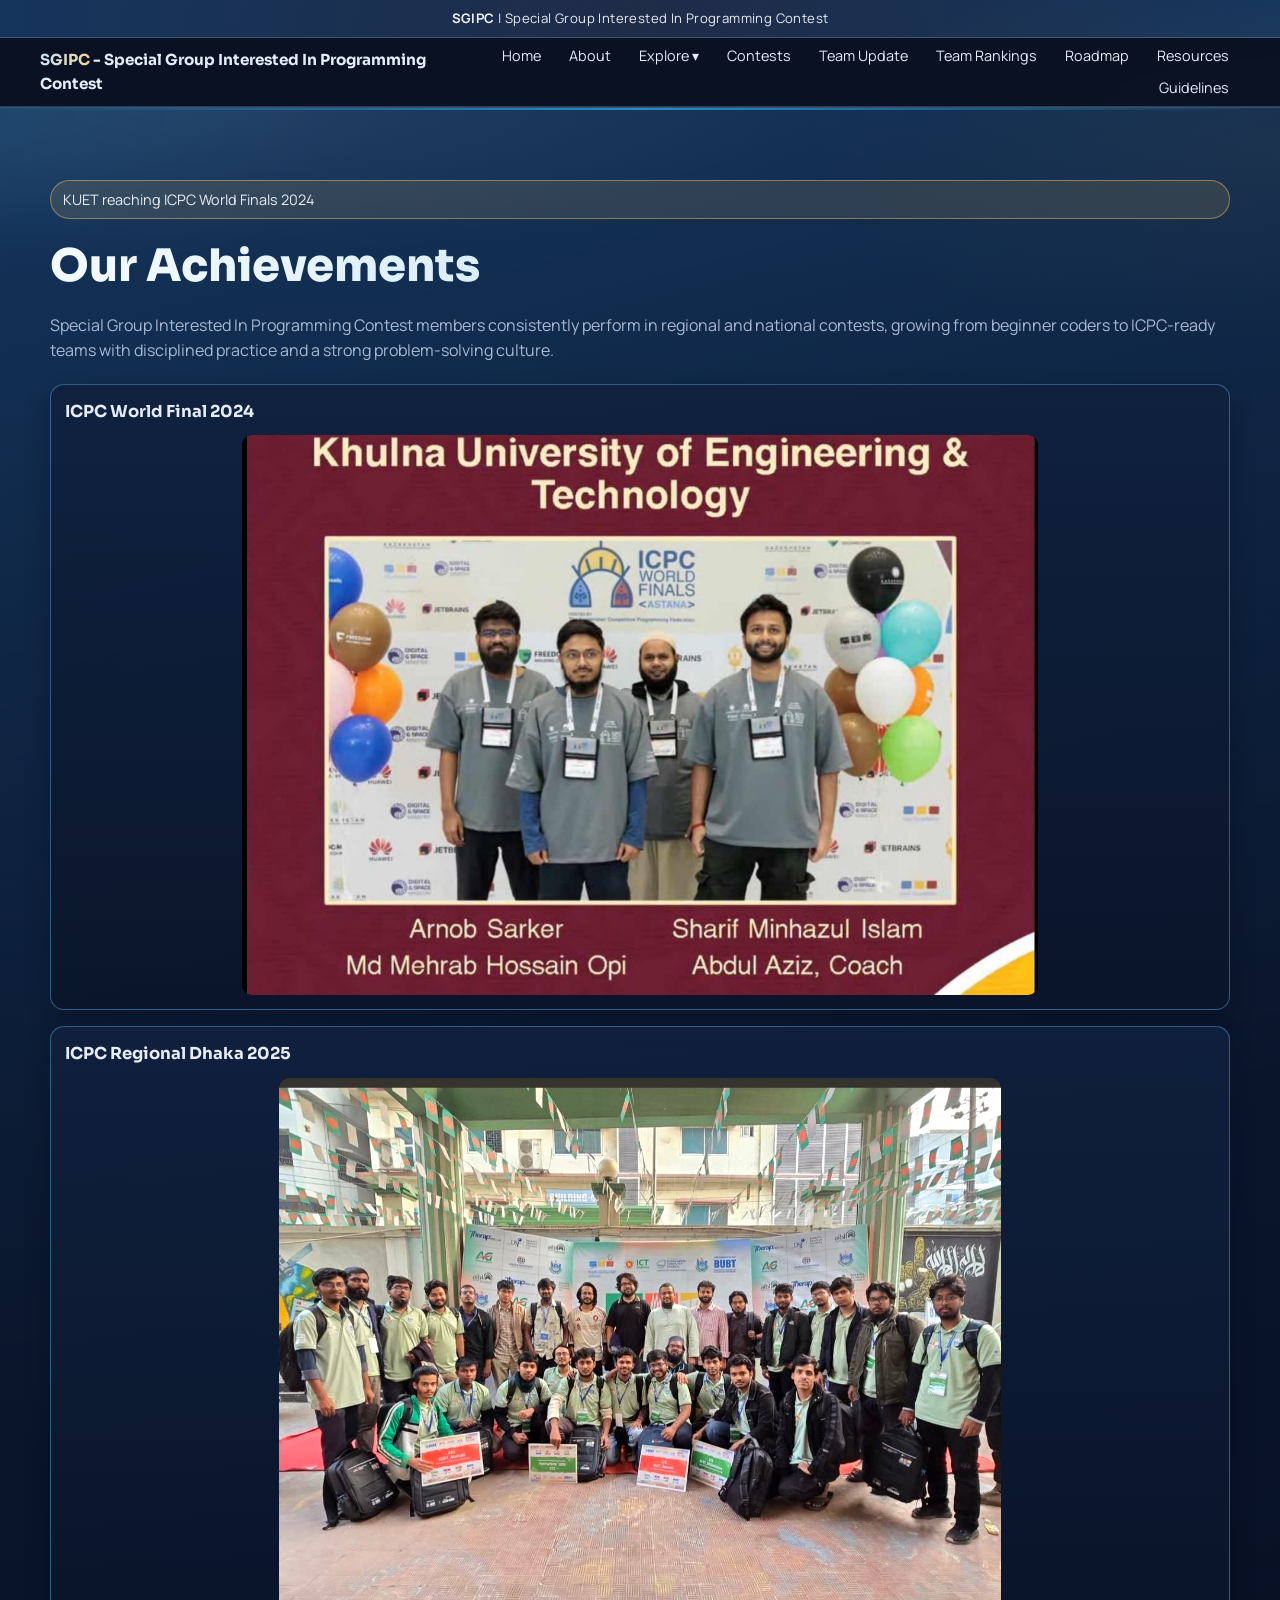
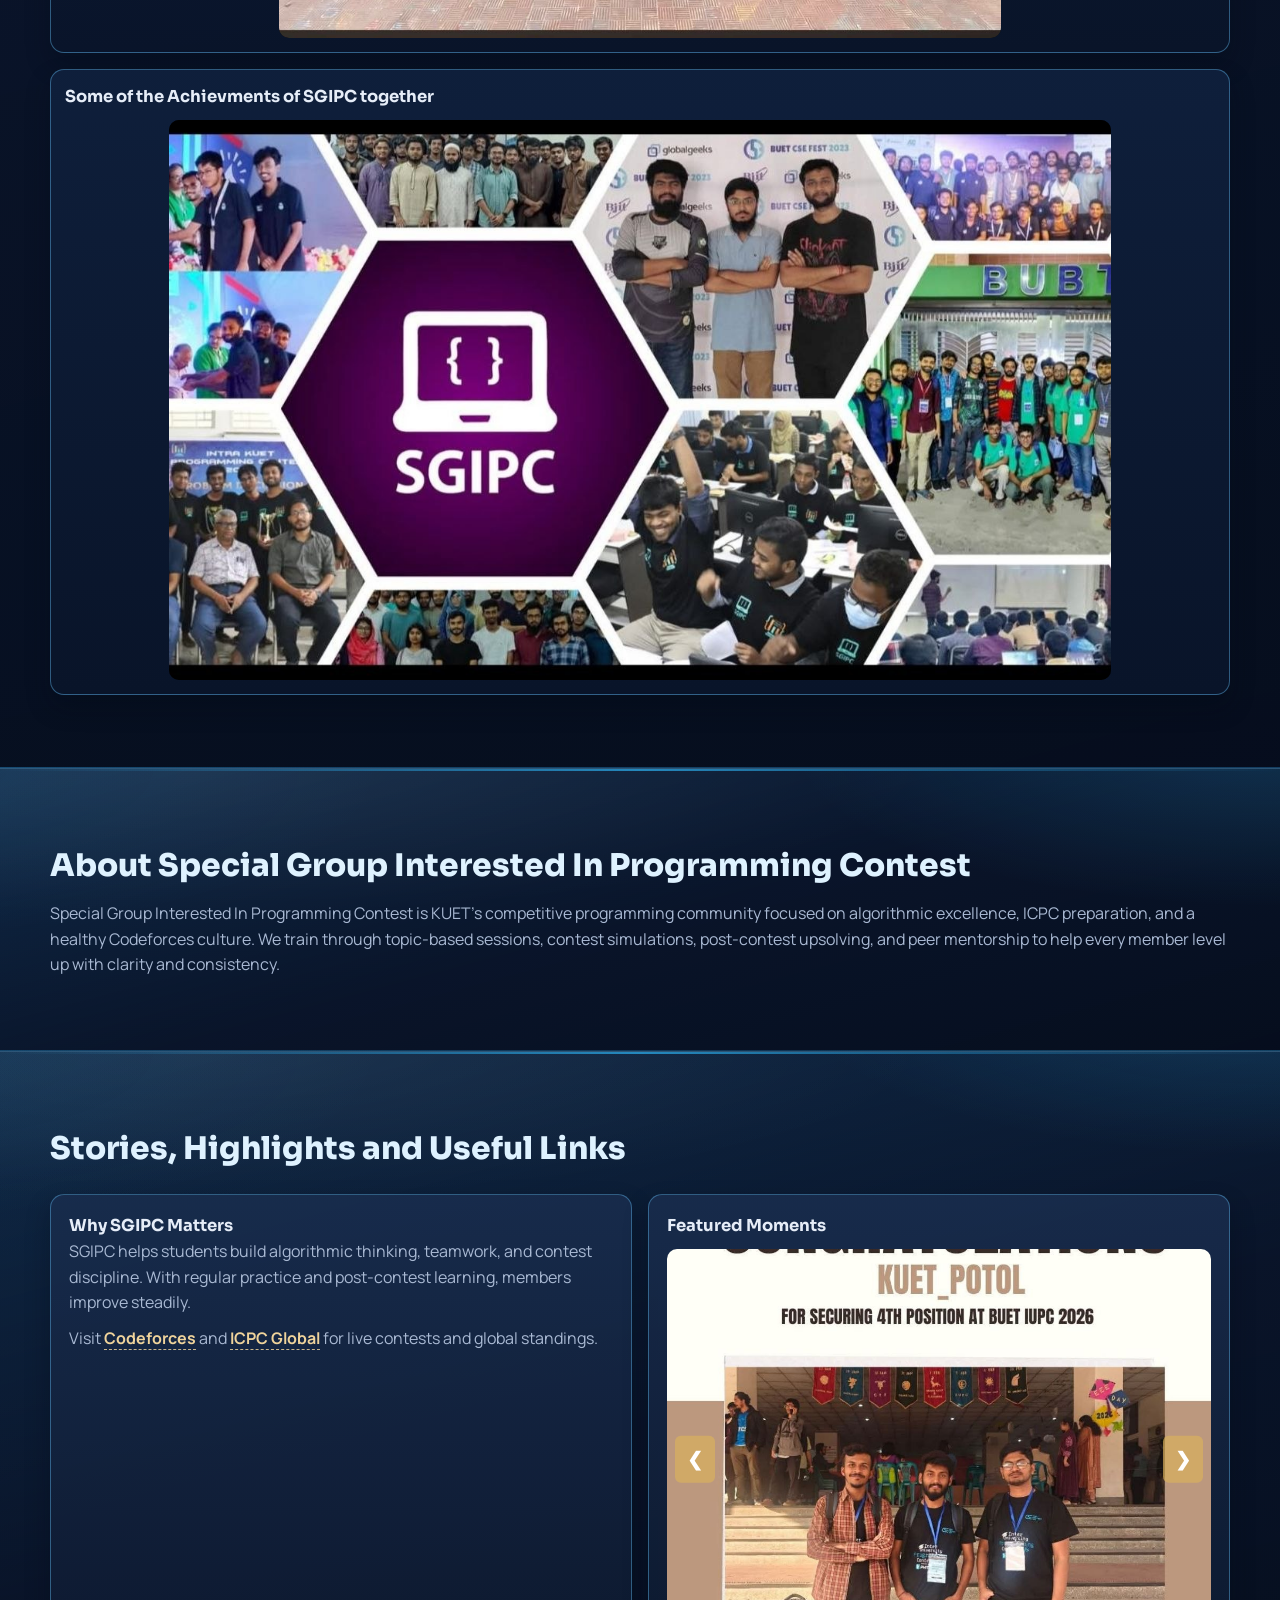
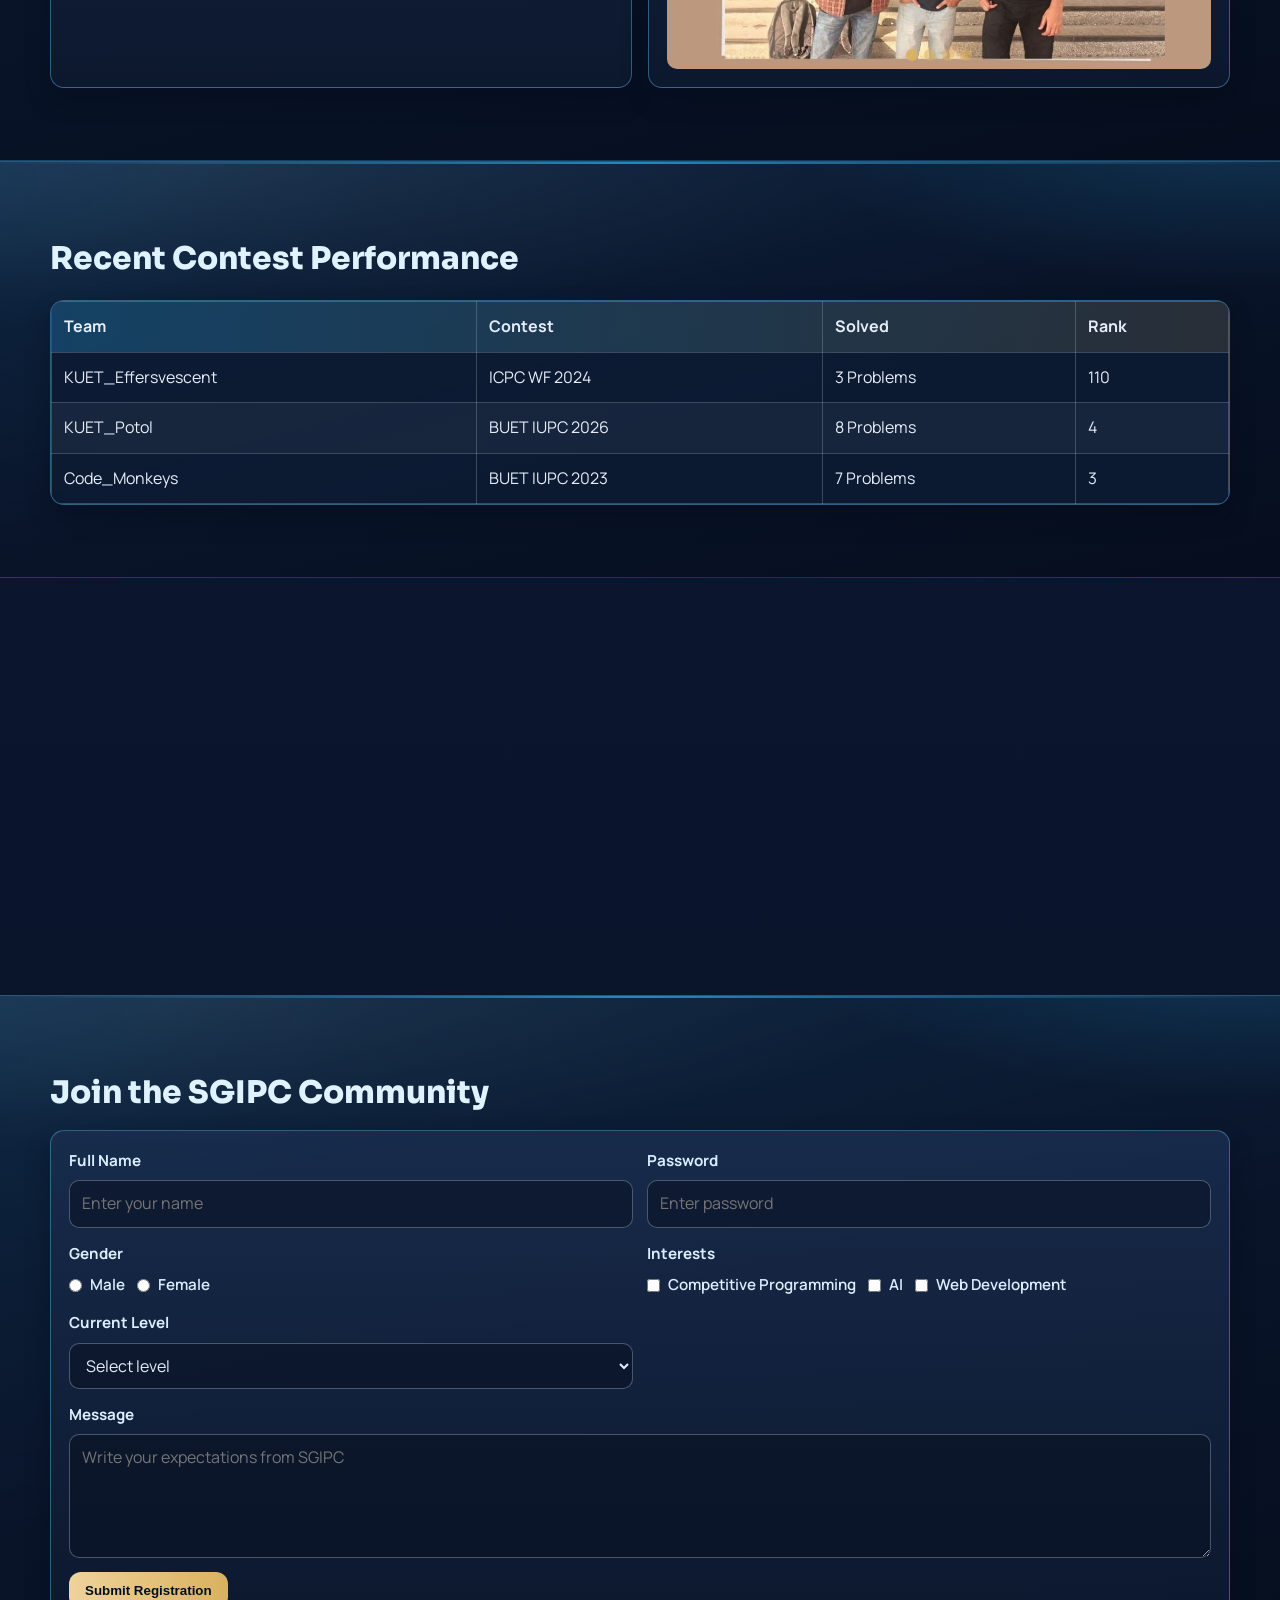
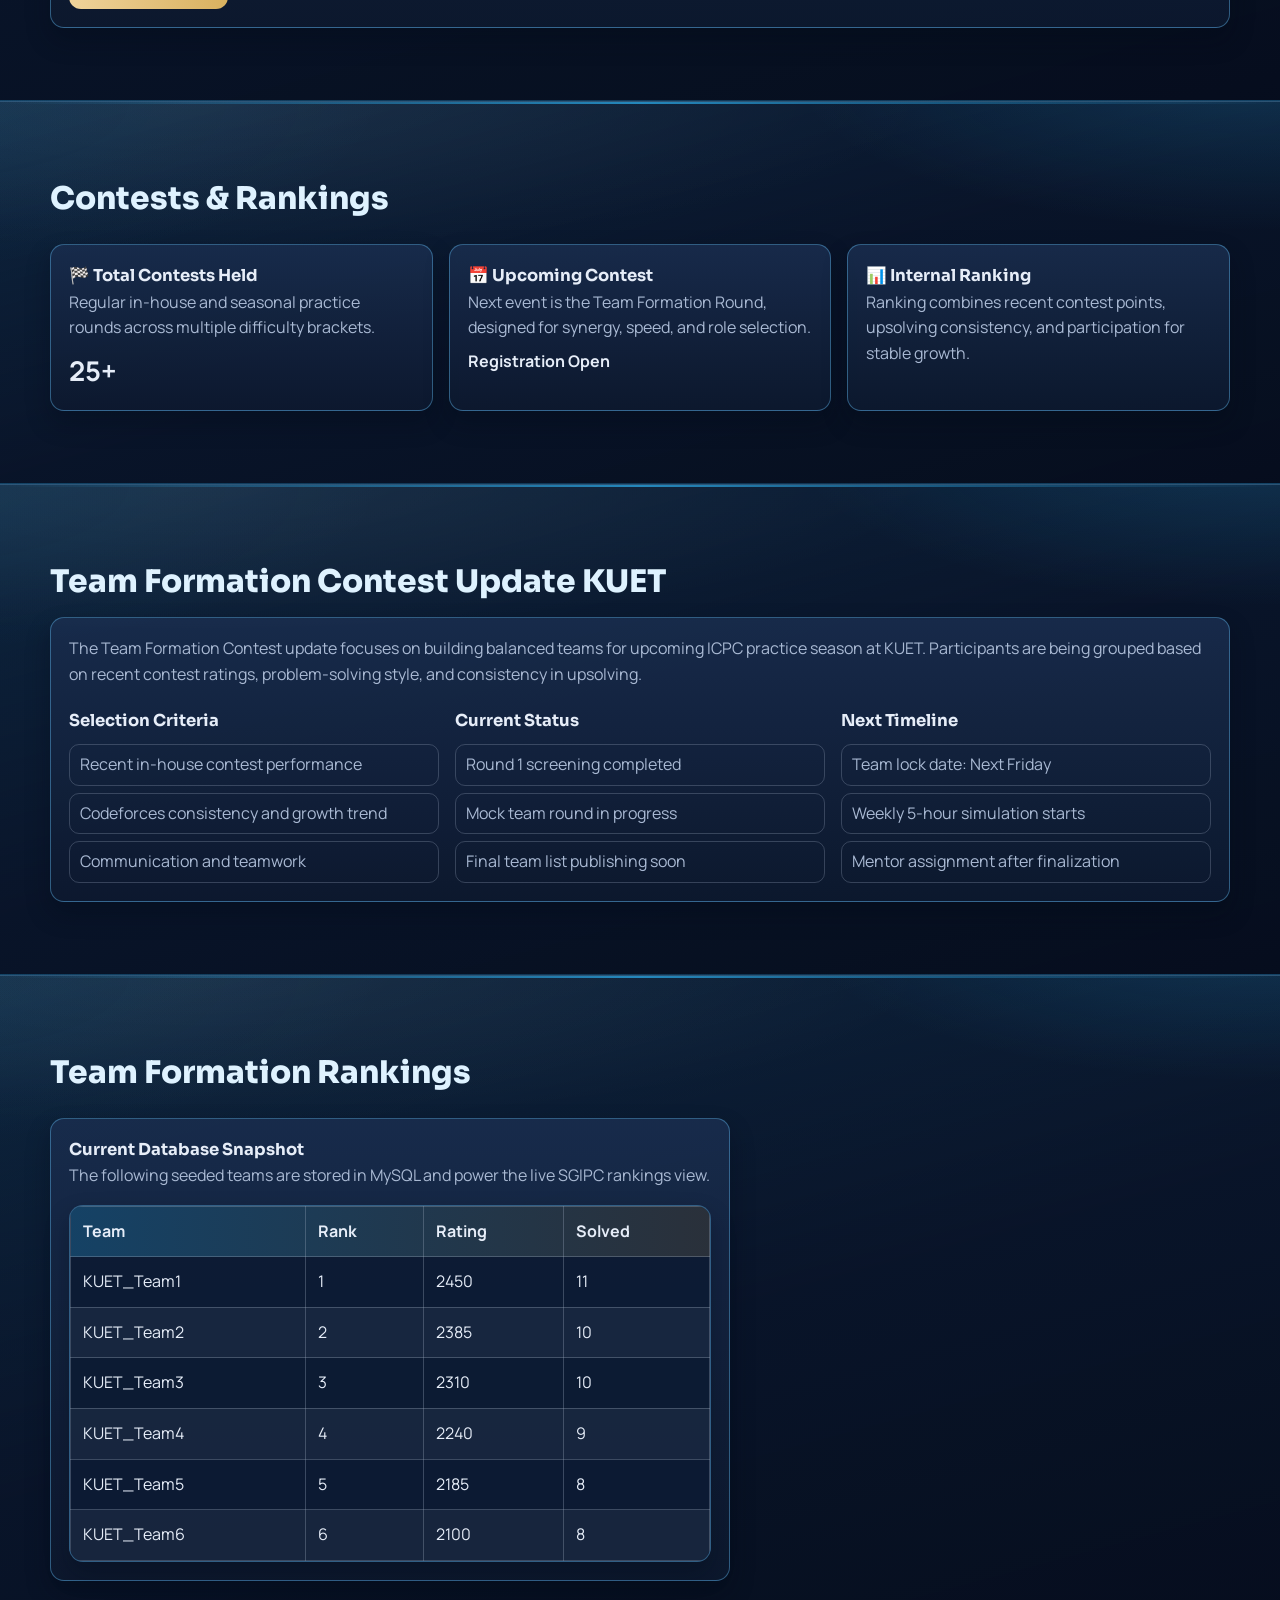
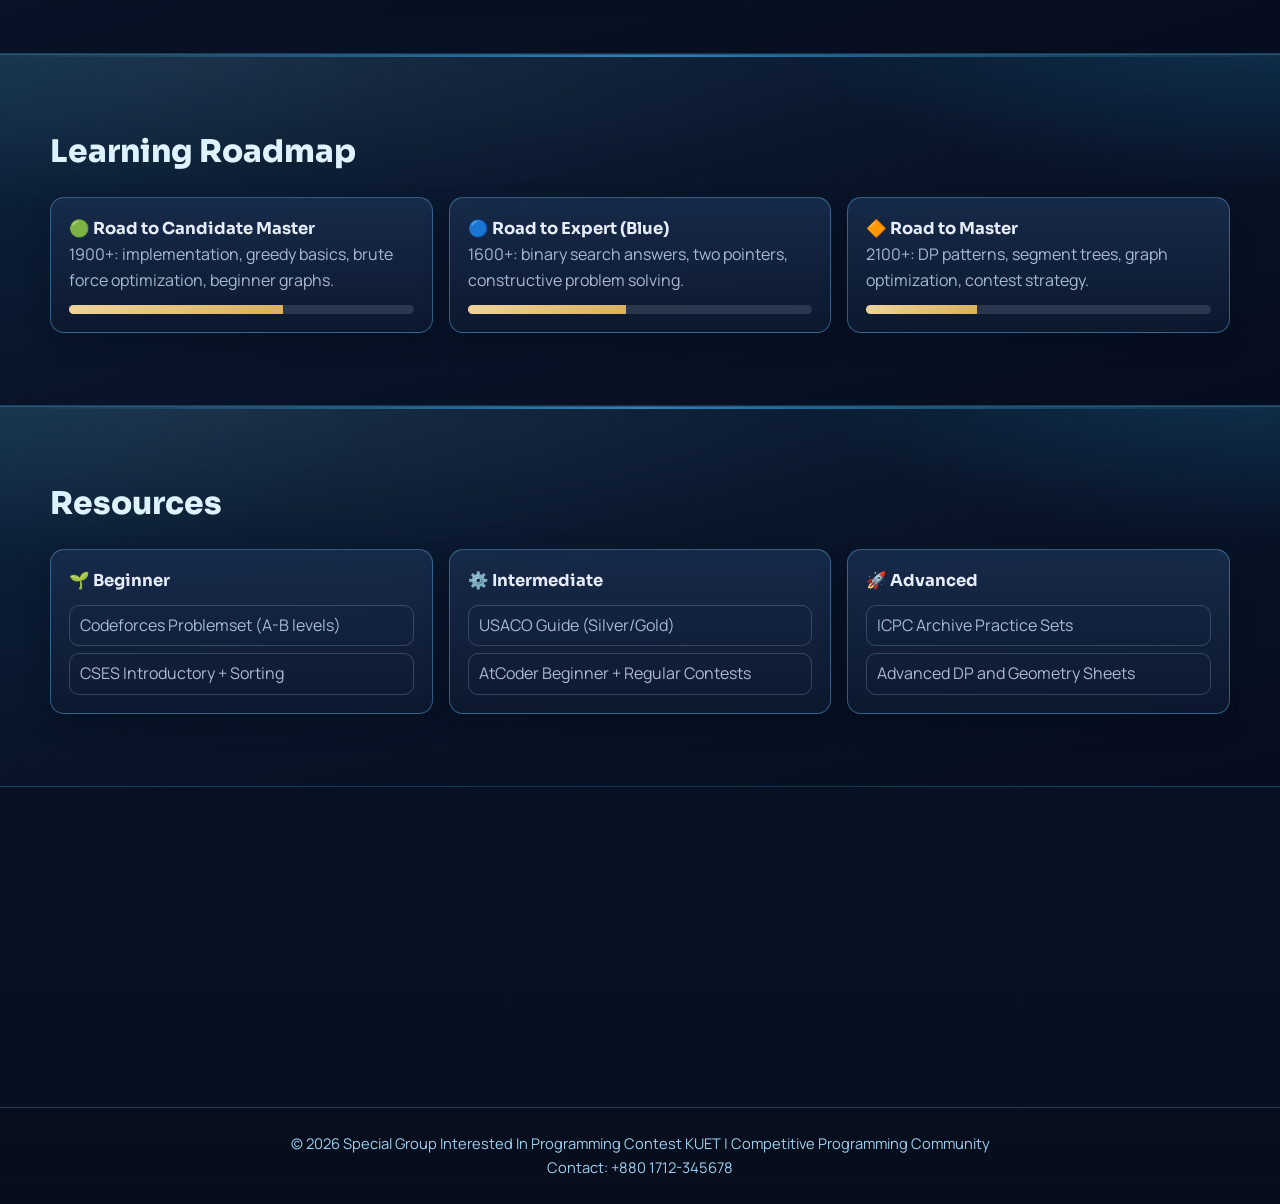
==== commit 61a750db: "chore: sgipc file deleted and index file set as deafult file" ====
--- a/index.html
+++ b/index.html
@@ -13,7 +13,7 @@
       href="https://fonts.googleapis.com/css2?family=Manrope:wght@400;600;700;800&family=Sora:wght@700;800&display=swap"
       rel="stylesheet"
     />
-    <link rel="stylesheet" href="sgipc.css" />
+    <link rel="stylesheet" href="./index.css" />
   </head>
   <body>
     <div class="topbar">
--- a/index.css
+++ b/index.css
@@ -0,0 +1,695 @@
+:root {
+  --bg-0: #071021;
+  --bg-1: #0b1730;
+  --bg-2: #112246;
+  --text: #e6edf8;
+  --muted: #a9b9d3;
+  --line: rgba(150, 172, 210, 0.28);
+  --line-strong: rgba(225, 194, 115, 0.55);
+  --primary: #2aa6e3;
+  --primary-soft: #6ec7f0;
+  --accent: #d9b15f;
+  --accent-soft: #efd39b;
+  --shadow: rgba(3, 8, 22, 0.45);
+  --tone: 42, 166, 227;
+}
+
+* {
+  box-sizing: border-box;
+  margin: 0;
+  padding: 0;
+}
+html {
+  scroll-behavior: smooth;
+}
+
+body {
+  font-family: 'Manrope', sans-serif;
+  color: var(--text);
+  line-height: 1.6;
+  background:
+    radial-gradient(
+      900px 340px at 0% -5%,
+      rgba(42, 166, 227, 0.18),
+      transparent 62%
+    ),
+    radial-gradient(
+      800px 320px at 100% 2%,
+      rgba(217, 177, 95, 0.08),
+      transparent 60%
+    ),
+    linear-gradient(180deg, var(--bg-2), var(--bg-1) 38%, var(--bg-0));
+}
+
+.topbar {
+  text-align: center;
+  padding: 8px 12px;
+  font-size: 0.82rem;
+  letter-spacing: 0.4px;
+  border-bottom: 1px solid var(--line);
+  background: linear-gradient(
+    90deg,
+    rgba(42, 166, 227, 0.14),
+    rgba(217, 177, 95, 0.07),
+    rgba(42, 166, 227, 0.14)
+  );
+}
+.topbar strong {
+  color: #f3f8ff;
+}
+
+.container {
+  width: min(1200px, 94%);
+  margin-inline: auto;
+}
+main.container {
+  width: 100%;
+  max-width: none;
+}
+section {
+  padding: 72px 0;
+}
+
+main > section {
+  --tone-a: 0.2;
+  --tone-b: 0.13;
+  --tone-c: 0.08;
+  position: relative;
+  overflow: hidden;
+  scroll-margin-top: 88px;
+  border-top: 1px solid color-mix(in srgb, rgb(var(--tone)) 24%, var(--line));
+  border-bottom: 1px solid color-mix(in srgb, rgb(var(--tone)) 18%, transparent);
+  background:
+    radial-gradient(
+      760px 250px at 100% -8%,
+      rgba(var(--tone), var(--tone-a)),
+      transparent 64%
+    ),
+    radial-gradient(
+      760px 260px at -8% 0%,
+      rgba(var(--tone), var(--tone-c)),
+      transparent 64%
+    ),
+    linear-gradient(
+      165deg,
+      rgba(var(--tone), var(--tone-b)),
+      rgba(9, 20, 41, 0.95) 52%,
+      rgba(6, 13, 29, 0.98)
+    );
+}
+main > section > * {
+  width: min(1180px, 94%);
+  margin-inline: auto;
+}
+main > section::before {
+  content: '';
+  position: absolute;
+  inset: 0;
+  pointer-events: none;
+  background: radial-gradient(
+    1200px 240px at 15% 0%,
+    rgba(255, 255, 255, 0.06),
+    transparent 62%
+  );
+}
+main > section::after {
+  content: '';
+  position: absolute;
+  left: 0;
+  right: 0;
+  top: 0;
+  height: 2px;
+  background: linear-gradient(
+    90deg,
+    transparent,
+    rgba(var(--tone), 0.85),
+    transparent
+  );
+  opacity: 0.9;
+}
+
+main > section:first-of-type {
+  --tone-a: 0.24;
+  --tone-b: 0.14;
+  --tone-c: 0.11;
+}
+
+.navbar {
+  position: sticky;
+  top: 0;
+  z-index: 30;
+  backdrop-filter: blur(8px);
+  background: rgba(8, 15, 31, 0.88);
+  border-bottom: 1px solid var(--line);
+}
+.nav-wrap {
+  min-height: 68px;
+  display: flex;
+  align-items: center;
+  justify-content: space-between;
+  gap: 12px;
+}
+.brand {
+  color: var(--text);
+  text-decoration: none;
+  font-family: 'Sora', sans-serif;
+  font-weight: 700;
+  font-size: 0.95rem;
+}
+.brand span {
+  color: transparent;
+  background: linear-gradient(90deg, #cbe8f9, var(--accent-soft));
+  -webkit-background-clip: text;
+  background-clip: text;
+}
+
+.menu {
+  list-style: none;
+  display: flex;
+  gap: 6px;
+  flex-wrap: wrap;
+  justify-content: flex-end;
+}
+.menu li {
+  position: relative;
+}
+.menu a {
+  color: var(--text);
+  text-decoration: none;
+  border-radius: 999px;
+  padding: 7px 11px;
+  font-size: 0.9rem;
+  transition:
+    background-color 0.2s,
+    color 0.2s;
+}
+.menu a:hover {
+  background: rgba(217, 177, 95, 0.14);
+  color: #f6fbff;
+}
+
+.submenu {
+  position: absolute;
+  top: calc(100% + 8px);
+  left: 0;
+  min-width: 170px;
+  list-style: none;
+  display: none;
+  z-index: 50;
+  padding: 8px;
+  border: 1px solid var(--line);
+  border-radius: 12px;
+  background: #112140;
+  box-shadow: 0 16px 26px var(--shadow);
+}
+.submenu li a {
+  display: block;
+  border-radius: 8px;
+}
+.dropdown:hover .submenu,
+.dropdown:focus-within .submenu {
+  display: block;
+}
+
+.menu-btn {
+  display: none;
+  width: 40px;
+  height: 40px;
+  border: 1px solid var(--line);
+  border-radius: 10px;
+  background: transparent;
+  color: #fff;
+  cursor: pointer;
+  font-size: 1.2rem;
+}
+
+h1,
+h2 {
+  margin-bottom: 10px;
+}
+
+h1 {
+  font-family: 'Sora', sans-serif;
+  font-size: clamp(1.9rem, 4vw, 2.8rem);
+  font-weight: 800;
+  color: transparent;
+  background: linear-gradient(90deg, #f5fbff, #cbe8f9 56%, var(--accent-soft));
+  -webkit-background-clip: text;
+  background-clip: text;
+}
+
+h2 {
+  font-family: 'Sora', sans-serif;
+  font-size: clamp(1.35rem, 3vw, 1.95rem);
+  font-weight: 800;
+  color: #def2ff;
+}
+
+h3 {
+  font-family: 'Sora', sans-serif;
+  font-size: 1.03rem;
+}
+
+.muted {
+  color: var(--muted);
+}
+
+.tagline {
+  display: flex;
+  margin-bottom: 12px;
+  padding: 7px 12px;
+  border-radius: 999px;
+  border: 1px solid rgba(217, 177, 95, 0.55);
+  background: rgba(217, 177, 95, 0.14);
+  font-size: 0.9rem;
+}
+
+.grid-2,
+.grid-3,
+.achievement-gallery,
+.resource-list,
+.custom-list {
+  display: grid;
+  gap: 16px;
+  margin-top: 20px;
+}
+.grid-2 {
+  grid-template-columns: repeat(2, 1fr);
+}
+.grid-3 {
+  grid-template-columns: repeat(3, 1fr);
+}
+.resource-list,
+.custom-list {
+  margin-top: 10px;
+}
+.custom-list {
+  padding-left: 18px;
+  gap: 8px;
+}
+
+.card,
+.achievement-photo,
+.table-wrap,
+.guide {
+  border: 1px solid color-mix(in srgb, rgb(var(--tone)) 28%, var(--line));
+  box-shadow: 0 12px 24px rgba(2, 8, 22, 0.32);
+}
+
+.card {
+  border-radius: 14px;
+  padding: 18px;
+  background: linear-gradient(
+    180deg,
+    rgba(25, 45, 78, 0.88),
+    rgba(13, 25, 47, 0.88)
+  );
+  transition:
+    transform 0.2s,
+    border-color 0.2s,
+    box-shadow 0.2s;
+}
+.card:hover {
+  transform: translateY(-4px);
+  border-color: color-mix(in srgb, rgb(var(--tone)) 48%, #dff6ff);
+  box-shadow: 0 16px 30px rgba(2, 8, 22, 0.42);
+}
+
+.achievement-photo {
+  border-radius: 14px;
+  padding: 14px;
+  background: linear-gradient(
+    180deg,
+    rgba(16, 33, 62, 0.9),
+    rgba(10, 21, 42, 0.9)
+  );
+}
+.achievement-photo h3 {
+  margin-bottom: 10px;
+}
+.achievement-photo img {
+  width: auto;
+  max-width: 100%;
+  height: auto;
+  max-height: 560px;
+  display: block;
+  margin-inline: auto;
+  object-fit: contain;
+  border-radius: 10px;
+  background: #050b16;
+}
+.achievement-photo:nth-child(2) img {
+  filter: contrast(1.08) saturate(1.08) brightness(1.05);
+}
+
+/* Slideshow styling */
+.slideshow-container {
+  position: relative;
+  display: grid;
+  gap: 16px;
+  margin-top: 20px;
+}
+.slideshow-slide {
+  display: none;
+  animation: fade 1s ease-in-out;
+}
+.slideshow-slide.fade {
+  display: block;
+}
+.slideshow-slide.active {
+  display: block;
+}
+@keyframes fade {
+  from {
+    opacity: 0;
+  }
+  to {
+    opacity: 1;
+  }
+}
+.slideshow-prev,
+.slideshow-next {
+  position: absolute;
+  top: 50%;
+  transform: translateY(-50%);
+  background: rgba(217, 177, 95, 0.7);
+  color: white;
+  border: none;
+  font-size: 1.4rem;
+  font-weight: 700;
+  padding: 10px 14px;
+  border-radius: 8px;
+  cursor: pointer;
+  user-select: none;
+  z-index: 10;
+  transition: background 0.3s;
+}
+.slideshow-prev:hover,
+.slideshow-next:hover {
+  background: rgba(217, 177, 95, 0.9);
+}
+.slideshow-prev {
+  left: 16px;
+}
+.slideshow-next {
+  right: 16px;
+}
+.slideshow-dots {
+  position: absolute;
+  bottom: 16px;
+  left: 50%;
+  transform: translateX(-50%);
+  display: flex;
+  gap: 8px;
+  z-index: 10;
+}
+.dot {
+  width: 12px;
+  height: 12px;
+  border-radius: 50%;
+  background: rgba(217, 177, 95, 0.5);
+  cursor: pointer;
+  transition: background 0.3s;
+}
+.dot.active {
+  background: rgba(217, 177, 95, 0.9);
+}
+.dot:hover {
+  background: rgba(217, 177, 95, 0.75);
+}
+
+/* Featured slideshow styling */
+.featured-slideshow {
+  position: relative;
+  display: block;
+  margin-top: 10px;
+}
+.featured-slideshow .slideshow-slide {
+  display: none;
+  text-align: center;
+}
+.featured-slideshow .slideshow-slide.active {
+  display: block;
+}
+.featured-slideshow img {
+  width: 100%;
+  height: auto;
+  max-height: 420px;
+  object-fit: cover;
+  border-radius: 10px;
+  display: block;
+}
+.featured-slideshow .slideshow-prev,
+.featured-slideshow .slideshow-next {
+  position: absolute;
+  top: 50%;
+  transform: translateY(-50%);
+  background: rgba(217, 177, 95, 0.7);
+  color: white;
+  border: none;
+  font-size: 1.2rem;
+  font-weight: 700;
+  padding: 8px 12px;
+  border-radius: 6px;
+  cursor: pointer;
+  user-select: none;
+  z-index: 10;
+  transition: background 0.3s;
+}
+.featured-slideshow .slideshow-prev:hover,
+.featured-slideshow .slideshow-next:hover {
+  background: rgba(217, 177, 95, 0.9);
+}
+.featured-slideshow .slideshow-prev {
+  left: 8px;
+}
+.featured-slideshow .slideshow-next {
+  right: 8px;
+}
+.featured-slideshow .slideshow-dots {
+  position: absolute;
+  bottom: 8px;
+  left: 50%;
+  transform: translateX(-50%);
+  display: flex;
+  gap: 6px;
+  z-index: 10;
+}
+
+.table-wrap {
+  margin-top: 16px;
+  overflow-x: auto;
+  border-radius: 14px;
+  background: rgba(13, 27, 52, 0.9);
+}
+.styled-table {
+  width: 100%;
+  min-width: 640px;
+  border-collapse: collapse;
+}
+.styled-table th,
+.styled-table td {
+  border: 1px solid rgba(148, 163, 184, 0.35);
+  padding: 12px;
+  text-align: left;
+}
+.styled-table thead {
+  background: linear-gradient(
+    90deg,
+    rgba(42, 166, 227, 0.28),
+    rgba(217, 177, 95, 0.14)
+  );
+}
+.styled-table tbody tr:nth-child(even) {
+  background: rgba(148, 163, 184, 0.08);
+}
+.styled-table tbody tr:hover {
+  background: rgba(217, 177, 95, 0.12);
+}
+
+.custom-list li {
+  color: #d2def0;
+}
+.unordered-list li::marker {
+  color: var(--accent-soft);
+}
+.ordered-list li::marker {
+  color: var(--primary);
+  font-weight: 700;
+}
+
+.form-grid {
+  margin-top: 14px;
+  display: grid;
+  grid-template-columns: repeat(2, 1fr);
+  gap: 14px;
+}
+#sgipcForm .field {
+  display: grid;
+  gap: 7px;
+}
+.field label,
+.field-title {
+  color: #dbeeff;
+  font-size: 0.95rem;
+  font-weight: 700;
+}
+.field input,
+.field select,
+.field textarea {
+  width: 100%;
+  border: 1px solid rgba(148, 163, 184, 0.45);
+  border-radius: 10px;
+  padding: 10px 12px;
+  color: var(--text);
+  background: rgba(10, 18, 35, 0.58);
+  font: inherit;
+}
+.field input:focus,
+.field select:focus,
+.field textarea:focus {
+  outline: 0;
+  border-color: var(--line-strong);
+  box-shadow: 0 0 0 3px rgba(217, 177, 95, 0.2);
+}
+
+.inline-options {
+  display: flex;
+  flex-wrap: wrap;
+  gap: 12px;
+}
+.inline-options label {
+  display: inline-flex;
+  align-items: center;
+  gap: 8px;
+  font-weight: 600;
+}
+.inline-options input {
+  width: auto;
+}
+.full-width {
+  grid-column: 1 / -1;
+}
+
+.submit-btn {
+  border: 0;
+  border-radius: 12px;
+  padding: 11px 16px;
+  font-weight: 800;
+  color: #01101e;
+  cursor: pointer;
+  background: linear-gradient(90deg, var(--accent-soft), var(--accent));
+}
+.submit-btn:hover {
+  transform: translateY(-2px);
+}
+
+.progress-box {
+  margin-top: 12px;
+  height: 9px;
+  border-radius: 999px;
+  overflow: hidden;
+  background: rgba(148, 163, 184, 0.2);
+}
+.progress {
+  height: 100%;
+  background: linear-gradient(90deg, var(--accent-soft), var(--accent));
+}
+
+.resource-list {
+  list-style: none;
+  gap: 7px;
+}
+.resource-list li {
+  border: 1px solid rgba(148, 163, 184, 0.3);
+  border-radius: 10px;
+  padding: 7px 10px;
+  color: var(--muted);
+}
+
+.guide {
+  border-radius: 14px;
+  padding: 18px;
+  background: rgba(217, 177, 95, 0.09);
+}
+
+.inline-link {
+  color: var(--accent-soft);
+  font-weight: 700;
+  text-decoration: none;
+  border-bottom: 1px dashed rgba(239, 211, 155, 0.82);
+}
+.inline-link:hover {
+  color: #f9ebcd;
+}
+
+footer {
+  text-align: center;
+  padding: 24px 0;
+  border-top: 1px solid var(--line);
+  color: #9ecfee;
+  font-size: 0.92rem;
+  background: linear-gradient(
+    180deg,
+    rgba(6, 12, 25, 0.35),
+    rgba(6, 12, 25, 0.75)
+  );
+}
+
+.reveal {
+  opacity: 0;
+  transform: translateY(15px);
+  transition:
+    opacity 0.55s,
+    transform 0.55s;
+}
+.reveal.show {
+  opacity: 1;
+  transform: none;
+}
+
+@media (max-width: 980px) {
+  .grid-3 {
+    grid-template-columns: repeat(2, 1fr);
+  }
+}
+
+@media (max-width: 700px) {
+  .menu-btn {
+    display: inline-block;
+  }
+  .menu {
+    display: none;
+    width: 100%;
+  }
+  .menu.open {
+    display: flex;
+    justify-content: flex-start;
+  }
+  .submenu {
+    position: static;
+    width: 100%;
+    margin-top: 6px;
+  }
+  .nav-wrap {
+    flex-wrap: wrap;
+    padding: 10px 0;
+  }
+  .grid-2,
+  .grid-3,
+  .form-grid {
+    grid-template-columns: 1fr;
+  }
+  main > section > * {
+    width: min(1180px, 92%);
+  }
+  section {
+    padding: 56px 0;
+  }
+  .achievement-photo:nth-child(2) img,
+  .achievement-photo:nth-child(3) img {
+    height: 290px;
+    object-fit: cover;
+    object-position: center;
+  }
+}
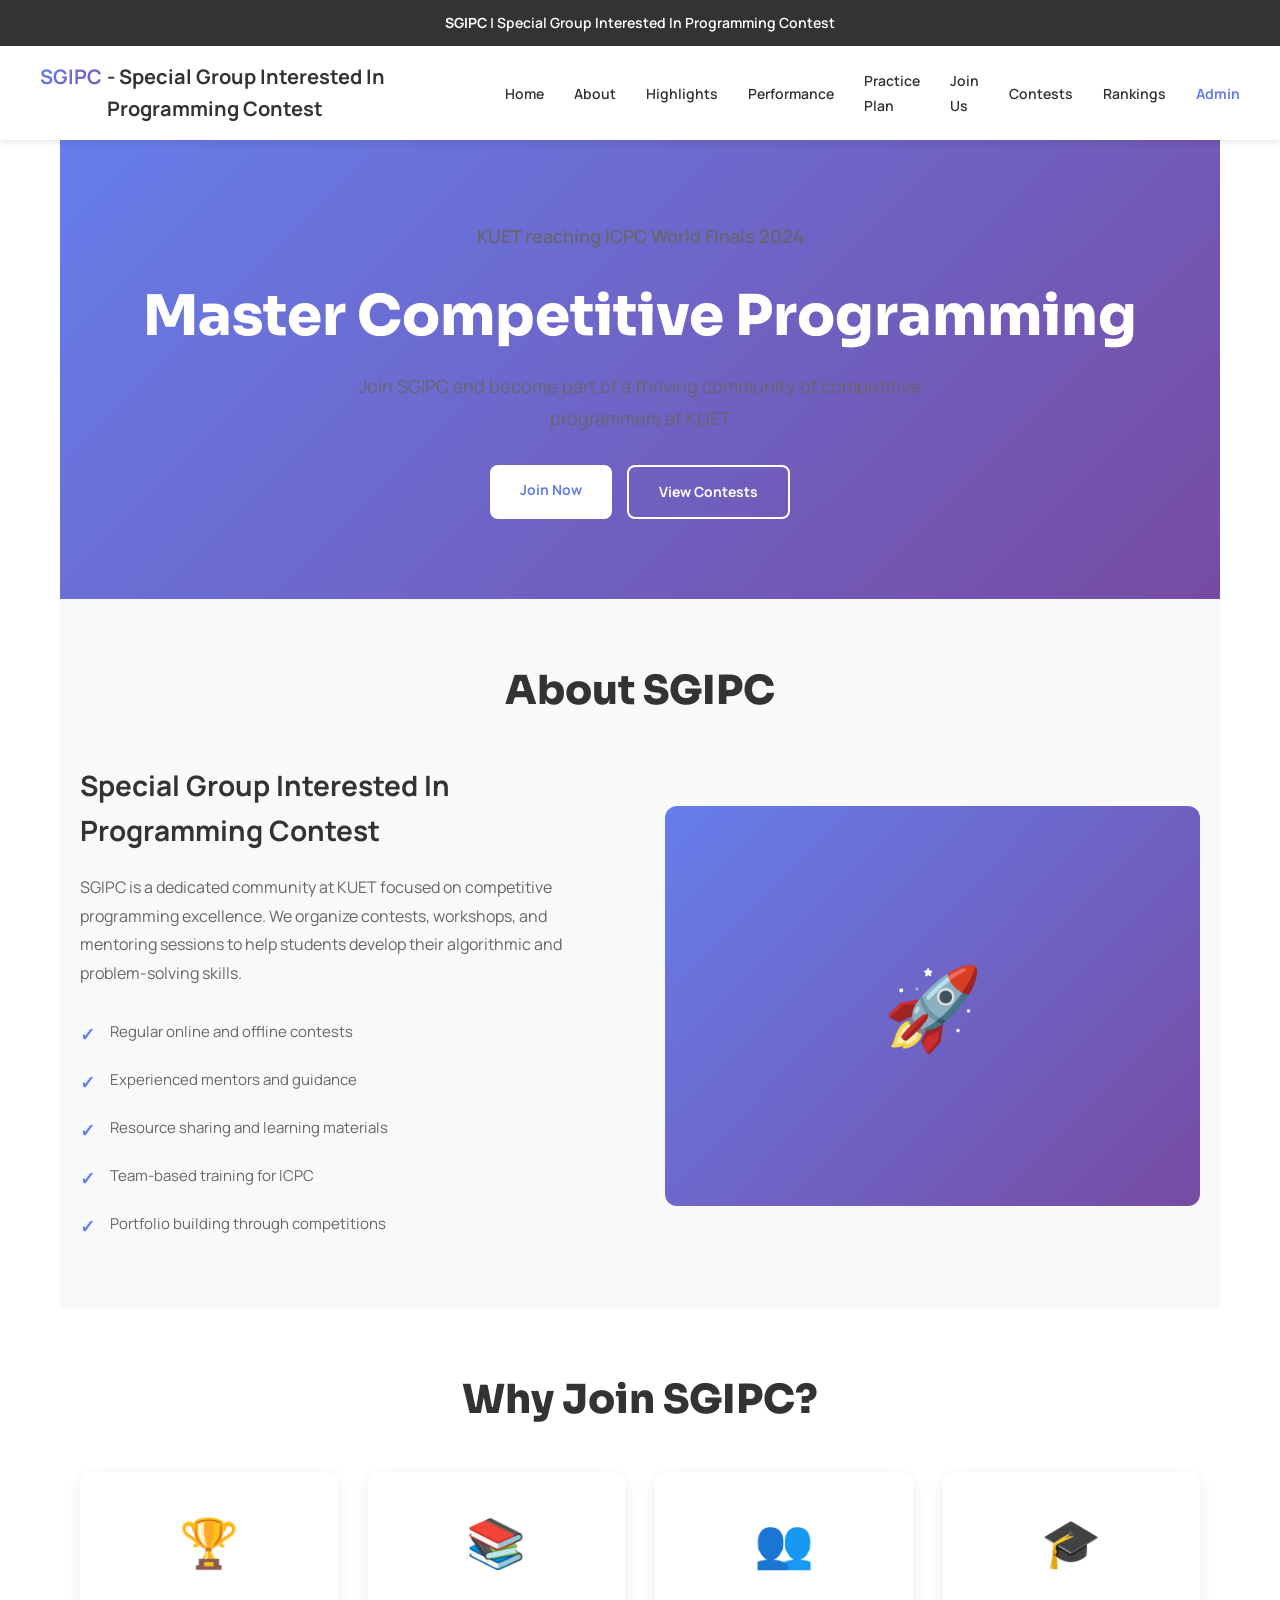
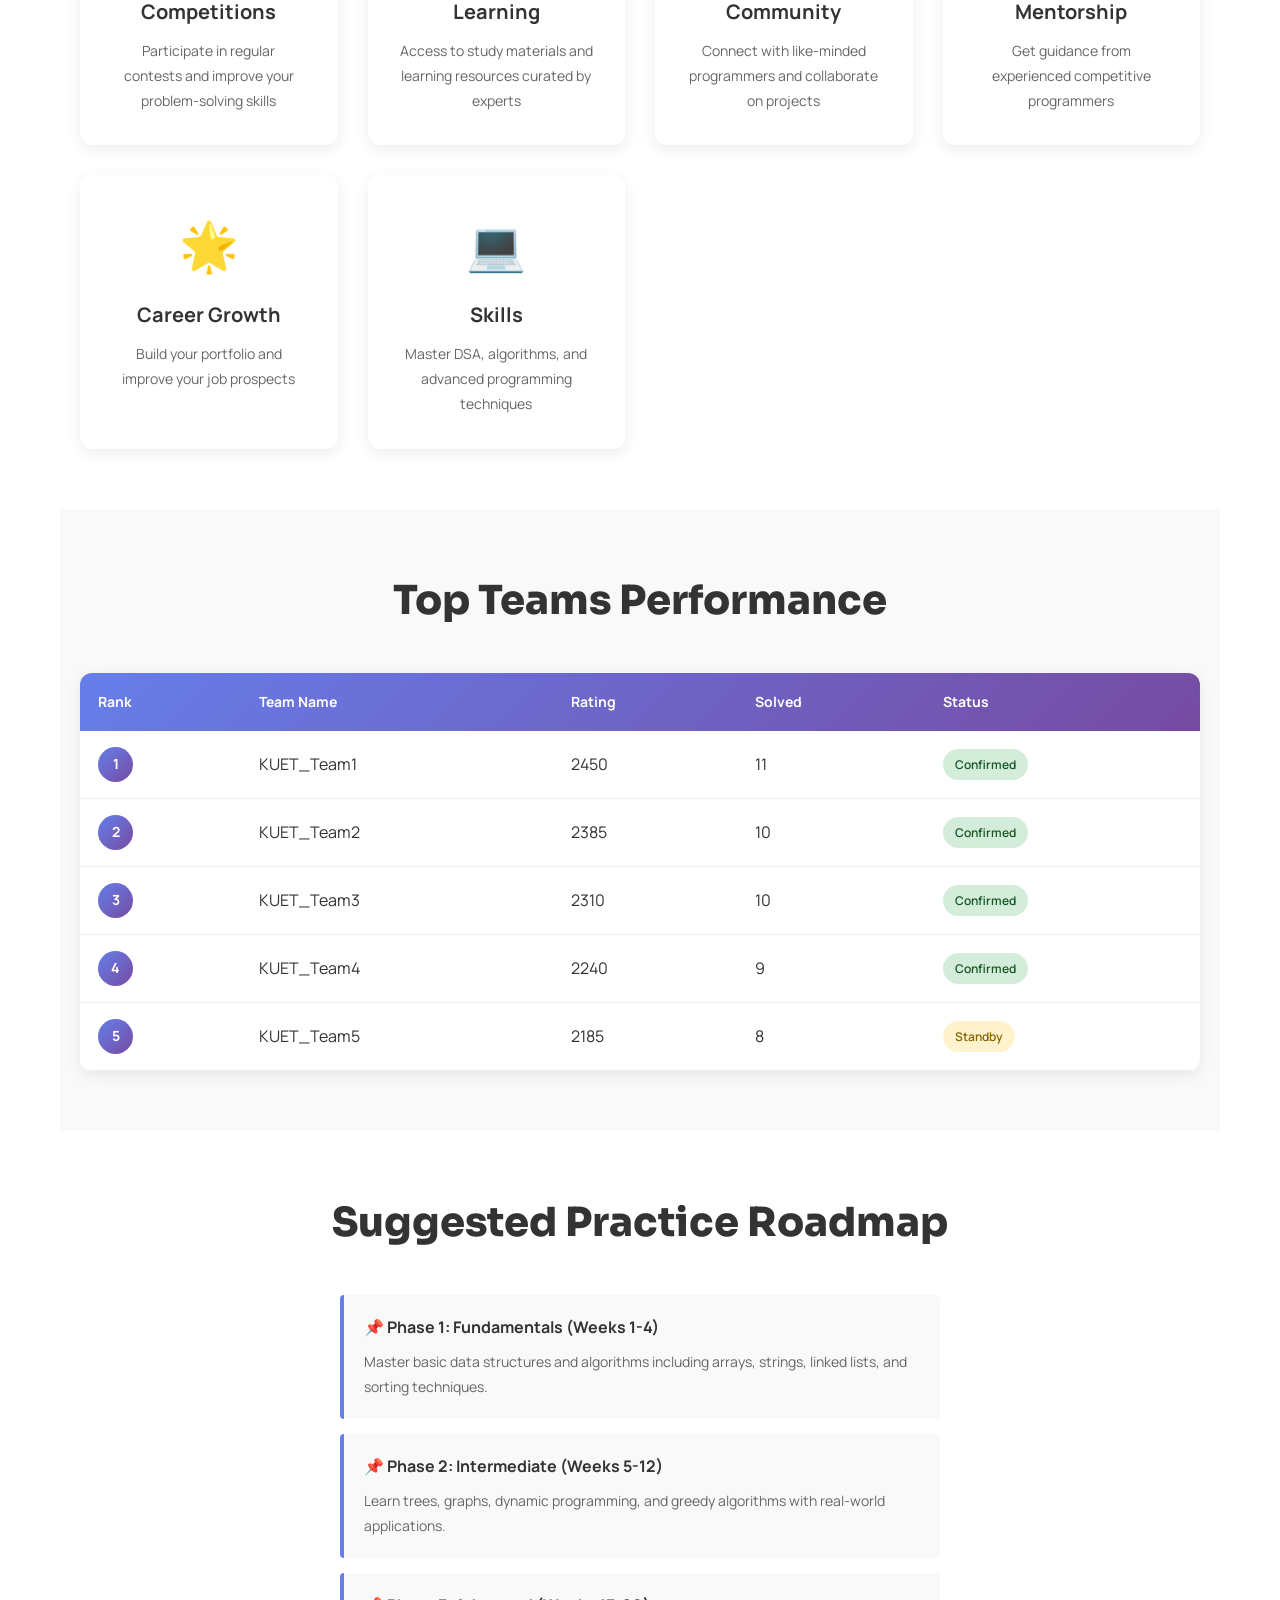
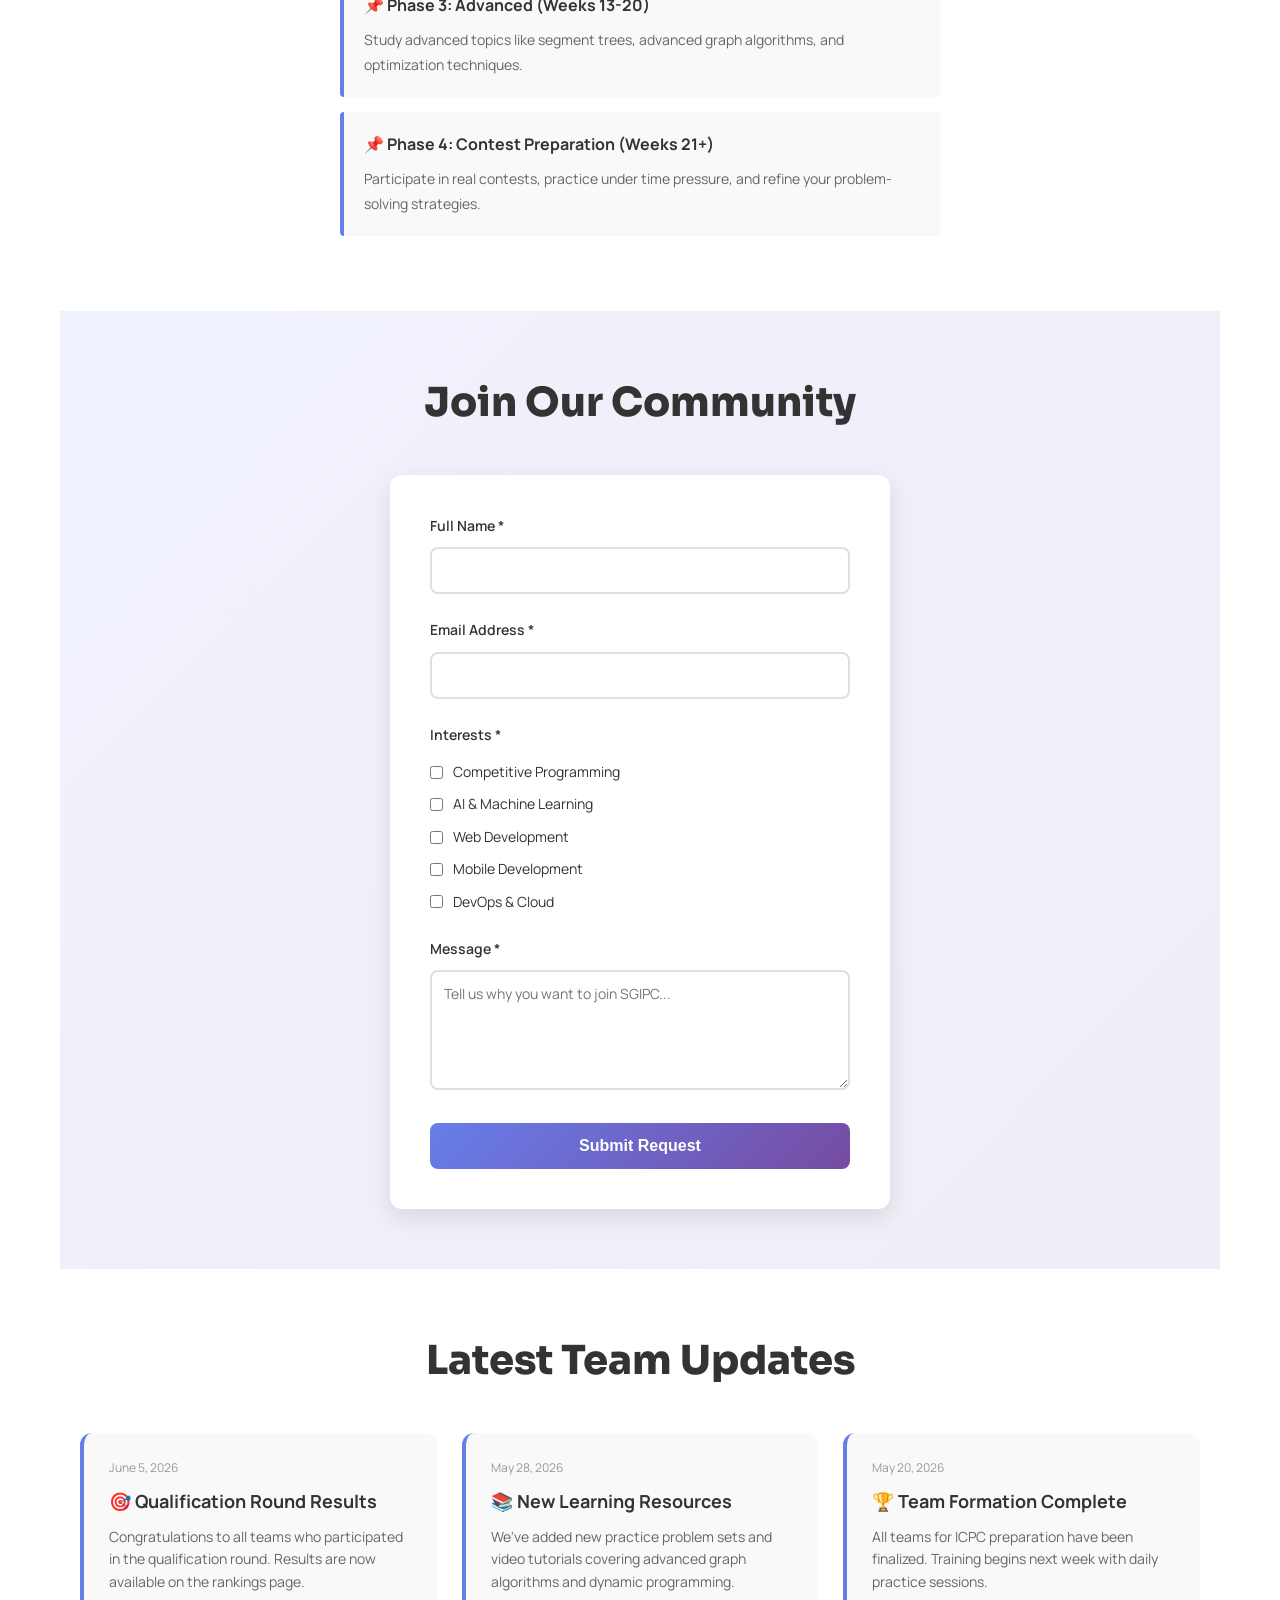
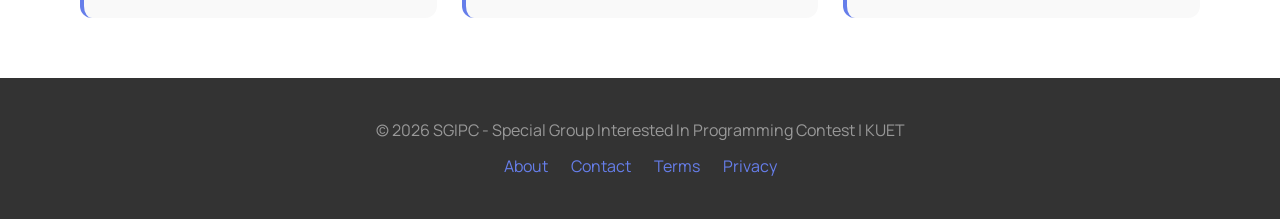
==== commit 92a8c002: "some description about the projects added" ====
--- a/index.html
+++ b/index.html
@@ -13,694 +13,967 @@
       href="https://fonts.googleapis.com/css2?family=Manrope:wght@400;600;700;800&family=Sora:wght@700;800&display=swap"
       rel="stylesheet"
     />
-    <link rel="stylesheet" href="./index.css" />
+    <style>
+      * {
+        margin: 0;
+        padding: 0;
+        box-sizing: border-box;
+      }
+
+      body {
+        font-family: 'Manrope', sans-serif;
+        color: #333;
+        line-height: 1.6;
+      }
+
+      /* ============ TOPBAR ============ */
+      .topbar {
+        background-color: #333;
+        color: white;
+        padding: 12px;
+        text-align: center;
+        font-size: 14px;
+        font-weight: 600;
+      }
+
+      /* ============ NAVBAR ============ */
+      .navbar {
+        background: white;
+        box-shadow: 0 2px 8px rgba(0, 0, 0, 0.1);
+        position: sticky;
+        top: 0;
+        z-index: 100;
+      }
+
+      .container {
+        max-width: 1200px;
+        margin: 0 auto;
+        padding: 0 20px;
+      }
+
+      .nav-wrap {
+        display: flex;
+        justify-content: space-between;
+        align-items: center;
+        padding: 15px 0;
+      }
+
+      .brand {
+        font-size: 20px;
+        font-weight: 700;
+        text-decoration: none;
+        color: #333;
+        display: flex;
+        gap: 5px;
+      }
+
+      .brand span {
+        background: linear-gradient(135deg, #667eea 0%, #764ba2 100%);
+        -webkit-background-clip: text;
+        -webkit-text-fill-color: transparent;
+        background-clip: text;
+      }
+
+      .menu {
+        display: flex;
+        list-style: none;
+        gap: 30px;
+        align-items: center;
+      }
+
+      .menu a {
+        text-decoration: none;
+        color: #333;
+        font-weight: 600;
+        font-size: 14px;
+        transition: color 0.3s;
+      }
+
+      .menu a:hover {
+        color: #667eea;
+      }
+
+      .menu-btn {
+        display: none;
+        background: none;
+        border: none;
+        font-size: 24px;
+        cursor: pointer;
+      }
+
+      /* ============ HERO SECTION ============ */
+      .reveal {
+        padding: 80px 20px;
+        background: linear-gradient(135deg, #667eea 0%, #764ba2 100%);
+        color: white;
+        text-align: center;
+      }
+
+      .tagline {
+        font-size: 16px;
+        font-weight: 600;
+        margin-bottom: 20px;
+        opacity: 0.9;
+      }
+
+      .reveal h1 {
+        font-size: 56px;
+        font-weight: 800;
+        margin-bottom: 20px;
+        line-height: 1.2;
+        font-family: 'Sora', sans-serif;
+      }
+
+      .reveal p {
+        font-size: 18px;
+        margin-bottom: 30px;
+        opacity: 0.9;
+        max-width: 600px;
+        margin-left: auto;
+        margin-right: auto;
+      }
+
+      .cta-buttons {
+        display: flex;
+        gap: 15px;
+        justify-content: center;
+        flex-wrap: wrap;
+        margin-top: 30px;
+      }
+
+      .btn {
+        padding: 14px 30px;
+        border: none;
+        border-radius: 8px;
+        font-weight: 700;
+        cursor: pointer;
+        text-decoration: none;
+        transition: all 0.3s;
+        font-size: 14px;
+      }
+
+      .btn-primary {
+        background: white;
+        color: #667eea;
+      }
+
+      .btn-primary:hover {
+        transform: translateY(-3px);
+        box-shadow: 0 10px 30px rgba(0, 0, 0, 0.2);
+      }
+
+      .btn-secondary {
+        background: transparent;
+        color: white;
+        border: 2px solid white;
+      }
+
+      .btn-secondary:hover {
+        background: rgba(255, 255, 255, 0.1);
+        transform: translateY(-3px);
+      }
+
+      /* ============ SECTIONS ============ */
+      section {
+        padding: 60px 20px;
+      }
+
+      section h2 {
+        font-size: 40px;
+        font-weight: 800;
+        margin-bottom: 40px;
+        text-align: center;
+        font-family: 'Sora', sans-serif;
+      }
+
+      section p {
+        font-size: 16px;
+        color: #666;
+        line-height: 1.8;
+      }
+
+      /* ============ ABOUT SECTION ============ */
+      #about {
+        background: #f9f9f9;
+      }
+
+      .about-content {
+        display: grid;
+        grid-template-columns: 1fr 1fr;
+        gap: 50px;
+        align-items: center;
+      }
+
+      .about-text h3 {
+        font-size: 28px;
+        margin-bottom: 20px;
+        color: #333;
+      }
+
+      .about-text ul {
+        list-style: none;
+        margin-top: 20px;
+      }
+
+      .about-text li {
+        padding: 12px 0;
+        padding-left: 30px;
+        position: relative;
+        color: #666;
+        font-size: 15px;
+      }
+
+      .about-text li:before {
+        content: '✓';
+        position: absolute;
+        left: 0;
+        color: #667eea;
+        font-weight: 700;
+        font-size: 18px;
+      }
+
+      .about-image {
+        background: linear-gradient(135deg, #667eea 0%, #764ba2 100%);
+        height: 400px;
+        border-radius: 12px;
+        display: flex;
+        align-items: center;
+        justify-content: center;
+        color: white;
+        font-size: 80px;
+      }
+
+      /* ============ HIGHLIGHTS SECTION ============ */
+      #content-demo {
+        background: white;
+      }
+
+      .highlights-grid {
+        display: grid;
+        grid-template-columns: repeat(auto-fit, minmax(250px, 1fr));
+        gap: 30px;
+      }
+
+      .highlight-card {
+        background: white;
+        padding: 30px;
+        border-radius: 12px;
+        box-shadow: 0 4px 15px rgba(0, 0, 0, 0.08);
+        text-align: center;
+        transition: all 0.3s;
+        border: 2px solid transparent;
+      }
+
+      .highlight-card:hover {
+        border-color: #667eea;
+        transform: translateY(-10px);
+        box-shadow: 0 12px 30px rgba(102, 126, 234, 0.2);
+      }
+
+      .highlight-icon {
+        font-size: 48px;
+        margin-bottom: 15px;
+      }
+
+      .highlight-card h3 {
+        font-size: 20px;
+        margin-bottom: 10px;
+        color: #333;
+      }
+
+      .highlight-card p {
+        color: #666;
+        font-size: 14px;
+      }
+
+      /* ============ PERFORMANCE TABLE ============ */
+      #table-demo {
+        background: #f9f9f9;
+      }
+
+      .table-wrapper {
+        background: white;
+        border-radius: 12px;
+        overflow: hidden;
+        box-shadow: 0 4px 15px rgba(0, 0, 0, 0.08);
+      }
+
+      table {
+        width: 100%;
+        border-collapse: collapse;
+      }
+
+      thead {
+        background: linear-gradient(135deg, #667eea 0%, #764ba2 100%);
+        color: white;
+      }
+
+      th {
+        padding: 18px;
+        text-align: left;
+        font-weight: 700;
+        font-size: 14px;
+      }
+
+      td {
+        padding: 16px 18px;
+        border-bottom: 1px solid #eee;
+      }
+
+      tbody tr:hover {
+        background: #f5f5f5;
+      }
+
+      .rank-badge {
+        display: inline-flex;
+        align-items: center;
+        justify-content: center;
+        width: 35px;
+        height: 35px;
+        background: linear-gradient(135deg, #667eea 0%, #764ba2 100%);
+        color: white;
+        border-radius: 50%;
+        font-weight: 700;
+        font-size: 14px;
+      }
+
+      .status-badge {
+        display: inline-block;
+        padding: 6px 12px;
+        border-radius: 20px;
+        font-size: 12px;
+        font-weight: 600;
+      }
+
+      .badge-confirmed {
+        background: #d4edda;
+        color: #155724;
+      }
+
+      .badge-standby {
+        background: #fff3cd;
+        color: #856404;
+      }
+
+      /* ============ PRACTICE PLAN ============ */
+      #list-demo {
+        background: white;
+      }
+
+      .practice-list {
+        max-width: 600px;
+        margin: 0 auto;
+      }
+
+      .practice-item {
+        background: #f9f9f9;
+        padding: 20px;
+        margin-bottom: 15px;
+        border-left: 4px solid #667eea;
+        border-radius: 4px;
+        cursor: pointer;
+        transition: all 0.3s;
+      }
+
+      .practice-item:hover {
+        background: white;
+        box-shadow: 0 4px 15px rgba(0, 0, 0, 0.1);
+        padding-left: 25px;
+      }
+
+      .practice-item h4 {
+        color: #333;
+        margin-bottom: 8px;
+        font-size: 16px;
+      }
+
+      .practice-item p {
+        color: #666;
+        font-size: 14px;
+        margin: 0;
+      }
+
+      /* ============ JOIN FORM ============ */
+      #form-demo {
+        background: linear-gradient(
+          135deg,
+          rgba(102, 126, 234, 0.1) 0%,
+          rgba(118, 75, 162, 0.1) 100%
+        );
+      }
+
+      .form-container {
+        max-width: 500px;
+        margin: 0 auto;
+        background: white;
+        padding: 40px;
+        border-radius: 12px;
+        box-shadow: 0 8px 25px rgba(0, 0, 0, 0.1);
+      }
+
+      .form-group {
+        margin-bottom: 25px;
+      }
+
+      .form-group label {
+        display: block;
+        margin-bottom: 10px;
+        font-weight: 600;
+        color: #333;
+        font-size: 14px;
+      }
+
+      .form-group input,
+      .form-group textarea {
+        width: 100%;
+        padding: 12px;
+        border: 2px solid #e0e0e0;
+        border-radius: 8px;
+        font-family: 'Manrope', sans-serif;
+        font-size: 14px;
+        transition: border-color 0.3s;
+      }
+
+      .form-group input:focus,
+      .form-group textarea:focus {
+        outline: none;
+        border-color: #667eea;
+      }
+
+      .form-group textarea {
+        resize: vertical;
+        min-height: 120px;
+      }
+
+      .checkbox-group {
+        margin-top: 15px;
+      }
+
+      .checkbox-item {
+        display: flex;
+        align-items: center;
+        margin-bottom: 10px;
+      }
+
+      .checkbox-item input[type='checkbox'] {
+        width: auto;
+        margin-right: 10px;
+        cursor: pointer;
+      }
+
+      .checkbox-item label {
+        margin: 0;
+        cursor: pointer;
+        font-weight: 400;
+      }
+
+      .form-submit {
+        width: 100%;
+        padding: 14px;
+        background: linear-gradient(135deg, #667eea 0%, #764ba2 100%);
+        color: white;
+        border: none;
+        border-radius: 8px;
+        font-weight: 700;
+        font-size: 16px;
+        cursor: pointer;
+        transition: transform 0.2s;
+      }
+
+      .form-submit:hover {
+        transform: translateY(-2px);
+      }
+
+      /* ============ TEAM UPDATE SECTION ============ */
+      #team-update {
+        background: white;
+      }
+
+      .update-grid {
+        display: grid;
+        grid-template-columns: repeat(auto-fit, minmax(280px, 1fr));
+        gap: 25px;
+      }
+
+      .update-card {
+        background: #f9f9f9;
+        padding: 25px;
+        border-radius: 12px;
+        border-left: 4px solid #667eea;
+      }
+
+      .update-card h4 {
+        color: #333;
+        margin-bottom: 10px;
+        font-size: 18px;
+      }
+
+      .update-date {
+        color: #999;
+        font-size: 12px;
+        margin-bottom: 10px;
+      }
+
+      .update-card p {
+        color: #666;
+        font-size: 14px;
+        line-height: 1.6;
+      }
+
+      /* ============ FOOTER ============ */
+      footer {
+        background: #333;
+        color: white;
+        padding: 40px 20px;
+        text-align: center;
+      }
+
+      footer p {
+        color: #999;
+        margin-bottom: 10px;
+      }
+
+      footer a {
+        color: #667eea;
+        text-decoration: none;
+        margin: 0 10px;
+      }
+
+      footer a:hover {
+        text-decoration: underline;
+      }
+
+      /* ============ RESPONSIVE ============ */
+      @media (max-width: 768px) {
+        .menu {
+          display: none;
+          flex-direction: column;
+          position: absolute;
+          top: 60px;
+          left: 0;
+          width: 100%;
+          background: white;
+          gap: 15px;
+          padding: 20px;
+          border-top: 1px solid #eee;
+        }
+
+        .menu.active {
+          display: flex;
+        }
+
+        .menu-btn {
+          display: block;
+        }
+
+        .reveal h1 {
+          font-size: 36px;
+        }
+
+        .about-content {
+          grid-template-columns: 1fr;
+          gap: 30px;
+        }
+
+        .about-image {
+          height: 250px;
+        }
+
+        section h2 {
+          font-size: 28px;
+        }
+
+        table {
+          font-size: 12px;
+        }
+
+        th,
+        td {
+          padding: 10px;
+        }
+
+        .form-container {
+          padding: 25px;
+        }
+      }
+
+      /* ============ ALERT MESSAGES ============ */
+      .alert {
+        padding: 15px;
+        margin-bottom: 20px;
+        border-radius: 8px;
+        font-size: 14px;
+      }
+
+      .alert-success {
+        background-color: #d4edda;
+        color: #155724;
+        border: 1px solid #c3e6cb;
+      }
+
+      .alert-error {
+        background-color: #f8d7da;
+        color: #721c24;
+        border: 1px solid #f5c6cb;
+      }
+    </style>
   </head>
   <body>
+    <!-- Topbar -->
     <div class="topbar">
       <strong>SGIPC</strong> | Special Group Interested In Programming Contest
     </div>
+
+    <!-- Navbar -->
     <header class="navbar">
       <div class="container nav-wrap">
-        <a class="brand" href="#home"
-          ><span>SGIPC</span> - Special Group Interested In Programming
-          Contest</a
-        >
+        <a class="brand" href="#home">
+          <span>SGIPC</span> - Special Group Interested In Programming Contest
+        </a>
         <button class="menu-btn" id="menuBtn" aria-label="Open menu">☰</button>
         <ul class="menu" id="menu">
           <li><a href="#home">Home</a></li>
           <li><a href="#about">About</a></li>
-          <li class="dropdown">
-            <a href="#" class="drop-link">Explore ▾</a>
-            <ul class="submenu">
-              <li><a href="#content-demo">Highlights</a></li>
-              <li><a href="#table-demo">Performance</a></li>
-              <li><a href="#list-demo">Practice Plan</a></li>
-              <li><a href="#form-demo">Join Us</a></li>
-            </ul>
+          <li><a href="#content-demo">Highlights</a></li>
+          <li><a href="#table-demo">Performance</a></li>
+          <li><a href="#list-demo">Practice Plan</a></li>
+          <li><a href="#form-demo">Join Us</a></li>
+          <li><a href="contests.php">Contests</a></li>
+          <li><a href="rankings.php">Rankings</a></li>
+          <li>
+            <a href="admin_login.php" style="color: #667eea; font-weight: 700"
+              >Admin</a
+            >
           </li>
-          <li><a href="#contests">Contests</a></li>
-          <li><a href="#team-update">Team Update</a></li>
-          <li><a href="#team-rankings">Team Rankings</a></li>
-          <li><a href="#roadmap">Roadmap</a></li>
-          <li><a href="#resources">Resources</a></li>
-          <li><a href="#guidelines">Guidelines</a></li>
         </ul>
       </div>
     </header>
 
+    <!-- Main Content -->
     <main id="home" class="container">
+      <!-- Hero Section -->
       <section class="reveal">
         <p class="tagline">KUET reaching ICPC World Finals 2024</p>
-        <h1>Our Achievements</h1>
-        <p class="muted">
-          Special Group Interested In Programming Contest members consistently
-          perform in regional and national contests, growing from beginner
-          coders to ICPC-ready teams with disciplined practice and a strong
-          problem-solving culture.
+        <h1>Master Competitive Programming</h1>
+        <p>
+          Join SGIPC and become part of a thriving community of competitive
+          programmers at KUET
         </p>
-
-        <div class="achievement-gallery" aria-label="SGIPC achievements photos">
-          <article class="achievement-photo">
-            <h3>ICPC World Final 2024</h3>
-            <img
-              src="photo1.jpg?v=2"
-              alt="ICPC World Final 2024"
-              width="1200"
-              height="800"
-              title="ICPC World Final 2024"
-            />
-          </article>
-          <article class="achievement-photo">
-            <h3>ICPC Regional Dhaka 2025</h3>
-            <img
-              src="photo2.jpg?v=2"
-              alt="ICPC Regional Dhaka 2025"
-              width="1200"
-              height="800"
-              title="ICPC Regional Dhaka 2025"
-            />
-          </article>
-          <article class="achievement-photo">
-            <h3>Some of the Achievments of SGIPC together</h3>
-            <img
-              src="photo3.jpg?v=2"
-              alt="Achievements of SGIPC all together"
-              width="1200"
-              height="800"
-              title="Achievements of SGIPC all together"
-            />
-          </article>
+        <div class="cta-buttons">
+          <a href="#form-demo" class="btn btn-primary">Join Now</a>
+          <a href="contests.php" class="btn btn-secondary">View Contests</a>
         </div>
       </section>
 
-      <section id="about" class="reveal">
-        <h2>About Special Group Interested In Programming Contest</h2>
-        <p class="muted">
-          Special Group Interested In Programming Contest is KUET's competitive
-          programming community focused on algorithmic excellence, ICPC
-          preparation, and a healthy Codeforces culture. We train through
-          topic-based sessions, contest simulations, post-contest upsolving, and
-          peer mentorship to help every member level up with clarity and
-          consistency.
-        </p>
-      </section>
-
-      <section id="content-demo" class="reveal">
-        <h2>Stories, Highlights and Useful Links</h2>
-        <div class="grid-2 demo-grid">
-          <article class="card">
-            <h3>Why SGIPC Matters</h3>
-            <p class="muted">
-              SGIPC helps students build algorithmic thinking, teamwork, and
-              contest discipline. With
-              <span class="text-accent">regular practice</span> and
-              <span class="text-accent">post-contest learning</span>, members
-              improve steadily.
-            </p>
-            <p class="muted" style="margin-top: 10px">
-              Visit
-              <a
-                class="inline-link"
-                href="https://codeforces.com"
-                target="_blank"
-                >Codeforces</a
-              >
-              and
-              <a class="inline-link" href="https://icpc.global" target="_blank"
-                >ICPC Global</a
-              >
-              for live contests and global standings.
-            </p>
-          </article>
-          <article class="card demo-images">
-            <h3>Featured Moments</h3>
-            <div class="featured-slideshow slideshow-container">
-              <div class="slideshow-slide fade active">
-                <img
-                  src="photo4.jpg?v=2"
-                  alt="KUET_Potol 4th position BUET IUPC 2026"
-                  width="640"
-                  height="420"
-                  title="KUET_Potol - BUET IUPC 2026"
-                />
-              </div>
-              <div class="slideshow-slide fade">
-                <img
-                  src="photo5.jpg?v=2"
-                  alt="Code_Monkeys 3rd position BUET IUPC 2023"
-                  width="640"
-                  height="420"
-                  title="Code_Monkeys - BUET IUPC 2023"
-                />
-              </div>
-              <div class="slideshow-slide fade">
-                <img
-                  src="photo6.jpg?v=2"
-                  alt="IKPC 2026 Championship"
-                  width="640"
-                  height="420"
-                  title="IKPC 2026"
-                />
-              </div>
-              <div class="slideshow-slide fade">
-                <img
-                  src="photo7.jpg?v=2"
-                  alt="ICPC Preliminary 2024 Rankings"
-                  width="640"
-                  height="420"
-                  title="ICPC Preliminary 2024"
-                />
-              </div>
-              <a class="slideshow-prev" onclick="changeFeaturedSlide(-1)">
-                &#10094;
-              </a>
-              <a class="slideshow-next" onclick="changeFeaturedSlide(1)">
-                &#10095;
-              </a>
-              <div class="slideshow-dots">
-                <span
-                  class="dot active"
-                  onclick="currentFeaturedSlide(1)"
-                ></span>
-                <span class="dot" onclick="currentFeaturedSlide(2)"></span>
-                <span class="dot" onclick="currentFeaturedSlide(3)"></span>
-                <span class="dot" onclick="currentFeaturedSlide(4)"></span>
-              </div>
-            </div>
-          </article>
+      <!-- About Section -->
+      <section id="about">
+        <h2>About SGIPC</h2>
+        <div class="about-content">
+          <div class="about-text">
+            <h3>Special Group Interested In Programming Contest</h3>
+            <p>
+              SGIPC is a dedicated community at KUET focused on competitive
+              programming excellence. We organize contests, workshops, and
+              mentoring sessions to help students develop their algorithmic and
+              problem-solving skills.
+            </p>
+            <ul>
+              <li>Regular online and offline contests</li>
+              <li>Experienced mentors and guidance</li>
+              <li>Resource sharing and learning materials</li>
+              <li>Team-based training for ICPC</li>
+              <li>Portfolio building through competitions</li>
+            </ul>
+          </div>
+          <div class="about-image">🚀</div>
         </div>
       </section>
 
-      <section id="table-demo" class="reveal">
-        <h2>Recent Contest Performance</h2>
-        <div class="table-wrap">
-          <table class="styled-table" aria-label="SGIPC performance table">
+      <!-- Highlights Section -->
+      <section id="content-demo">
+        <h2>Why Join SGIPC?</h2>
+        <div class="highlights-grid">
+          <div class="highlight-card">
+            <div class="highlight-icon">🏆</div>
+            <h3>Competitions</h3>
+            <p>
+              Participate in regular contests and improve your problem-solving
+              skills
+            </p>
+          </div>
+          <div class="highlight-card">
+            <div class="highlight-icon">📚</div>
+            <h3>Learning</h3>
+            <p>
+              Access to study materials and learning resources curated by
+              experts
+            </p>
+          </div>
+          <div class="highlight-card">
+            <div class="highlight-icon">👥</div>
+            <h3>Community</h3>
+            <p>
+              Connect with like-minded programmers and collaborate on projects
+            </p>
+          </div>
+          <div class="highlight-card">
+            <div class="highlight-icon">🎓</div>
+            <h3>Mentorship</h3>
+            <p>Get guidance from experienced competitive programmers</p>
+          </div>
+          <div class="highlight-card">
+            <div class="highlight-icon">🌟</div>
+            <h3>Career Growth</h3>
+            <p>Build your portfolio and improve your job prospects</p>
+          </div>
+          <div class="highlight-card">
+            <div class="highlight-icon">💻</div>
+            <h3>Skills</h3>
+            <p>Master DSA, algorithms, and advanced programming techniques</p>
+          </div>
+        </div>
+      </section>
+
+      <!-- Performance Table -->
+      <section id="table-demo">
+        <h2>Top Teams Performance</h2>
+        <div class="table-wrapper">
+          <table>
             <thead>
               <tr>
-                <th>Team</th>
-                <th>Contest</th>
+                <th>Rank</th>
+                <th>Team Name</th>
+                <th>Rating</th>
                 <th>Solved</th>
-                <th>Rank</th>
+                <th>Status</th>
               </tr>
             </thead>
             <tbody>
               <tr>
-                <td>KUET_Effersvescent</td>
-                <td>ICPC WF 2024</td>
-                <td>3 Problems</td>
-                <td>110</td>
+                <td><span class="rank-badge">1</span></td>
+                <td>KUET_Team1</td>
+                <td>2450</td>
+                <td>11</td>
+                <td>
+                  <span class="status-badge badge-confirmed">Confirmed</span>
+                </td>
               </tr>
               <tr>
-                <td>KUET_Potol</td>
-                <td>BUET IUPC 2026</td>
-                <td>8 Problems</td>
-                <td>4</td>
+                <td><span class="rank-badge">2</span></td>
+                <td>KUET_Team2</td>
+                <td>2385</td>
+                <td>10</td>
+                <td>
+                  <span class="status-badge badge-confirmed">Confirmed</span>
+                </td>
               </tr>
               <tr>
-                <td>Code_Monkeys</td>
-                <td>BUET IUPC 2023</td>
-                <td>7 Problems</td>
-                <td>3</td>
+                <td><span class="rank-badge">3</span></td>
+                <td>KUET_Team3</td>
+                <td>2310</td>
+                <td>10</td>
+                <td>
+                  <span class="status-badge badge-confirmed">Confirmed</span>
+                </td>
+              </tr>
+              <tr>
+                <td><span class="rank-badge">4</span></td>
+                <td>KUET_Team4</td>
+                <td>2240</td>
+                <td>9</td>
+                <td>
+                  <span class="status-badge badge-confirmed">Confirmed</span>
+                </td>
+              </tr>
+              <tr>
+                <td><span class="rank-badge">5</span></td>
+                <td>KUET_Team5</td>
+                <td>2185</td>
+                <td>8</td>
+                <td><span class="status-badge badge-standby">Standby</span></td>
               </tr>
             </tbody>
           </table>
         </div>
       </section>
 
-      <section id="list-demo" class="reveal">
-        <h2>Practice Roadmap at a Glance</h2>
-        <div class="grid-2 demo-grid">
-          <article class="card">
-            <h3>Weekly Focus</h3>
-            <ul class="custom-list unordered-list">
-              <li>Two rated contests each week</li>
-              <li>Daily upsolving for missed problems</li>
-              <li>Topic revision on weekends</li>
-            </ul>
-          </article>
-          <article class="card">
-            <h3>Contest Routine</h3>
-            <ol class="custom-list ordered-list">
-              <li>Read all problems quickly</li>
-              <li>Select easiest solvable set</li>
-              <li>Implement and test carefully</li>
-              <li>Upsolve after contest ends</li>
-            </ol>
-          </article>
+      <!-- Practice Plan -->
+      <section id="list-demo">
+        <h2>Suggested Practice Roadmap</h2>
+        <div class="practice-list">
+          <div class="practice-item">
+            <h4>📌 Phase 1: Fundamentals (Weeks 1-4)</h4>
+            <p>
+              Master basic data structures and algorithms including arrays,
+              strings, linked lists, and sorting techniques.
+            </p>
+          </div>
+          <div class="practice-item">
+            <h4>📌 Phase 2: Intermediate (Weeks 5-12)</h4>
+            <p>
+              Learn trees, graphs, dynamic programming, and greedy algorithms
+              with real-world applications.
+            </p>
+          </div>
+          <div class="practice-item">
+            <h4>📌 Phase 3: Advanced (Weeks 13-20)</h4>
+            <p>
+              Study advanced topics like segment trees, advanced graph
+              algorithms, and optimization techniques.
+            </p>
+          </div>
+          <div class="practice-item">
+            <h4>📌 Phase 4: Contest Preparation (Weeks 21+)</h4>
+            <p>
+              Participate in real contests, practice under time pressure, and
+              refine your problem-solving strategies.
+            </p>
+          </div>
         </div>
       </section>
 
-      <section id="form-demo" class="reveal">
-        <h2>Join the SGIPC Community</h2>
-        <p id="formFeedback" class="muted" style="margin-top: -2px"></p>
-        <form
-          class="card form-grid"
-          id="sgipcForm"
-          action="submit_registration.php"
-          method="post"
-          target="_self"
-        >
-          <div class="field">
-            <label for="fullName">Full Name</label>
-            <input
-              type="text"
-              id="fullName"
-              name="fullName"
-              placeholder="Enter your name"
-              required
-            />
-          </div>
-
-          <div class="field">
-            <label for="password">Password</label>
-            <input
-              type="password"
-              id="password"
-              name="password"
-              placeholder="Enter password"
-              required
-            />
-          </div>
-
-          <div class="field">
-            <p class="field-title">Gender</p>
-            <div class="inline-options">
-              <label>
-                <input type="radio" name="gender" value="male" required />
-                Male
-              </label>
-              <label>
-                <input type="radio" name="gender" value="female" /> Female
-              </label>
+      <!-- Join Form -->
+      <section id="form-demo">
+        <h2>Join Our Community</h2>
+        <div class="form-container">
+          <form action="request_join.php" method="POST">
+            <div class="form-group">
+              <label for="full-name">Full Name *</label>
+              <input type="text" id="full-name" name="full_name" required />
             </div>
-          </div>
-
-          <div class="field">
-            <p class="field-title">Interests</p>
-            <div class="inline-options">
-              <label>
-                <input type="checkbox" name="interest[]" value="cp" />
-                Competitive Programming
-              </label>
-              <label>
-                <input type="checkbox" name="interest[]" value="ai" /> AI
-              </label>
-              <label>
-                <input type="checkbox" name="interest[]" value="web" /> Web
-                Development
-              </label>
+
+            <div class="form-group">
+              <label for="email">Email Address *</label>
+              <input type="email" id="email" name="email" required />
             </div>
-          </div>
-
-          <div class="field">
-            <label for="level">Current Level</label>
-            <select id="level" name="level" required>
-              <option value="">Select level</option>
-              <option>Beginner</option>
-              <option>Intermediate</option>
-              <option>Advanced</option>
-            </select>
-          </div>
-
-          <div class="field full-width">
-            <label for="message">Message</label>
-            <textarea
-              id="message"
-              name="message"
-              rows="4"
-              placeholder="Write your expectations from SGIPC"
-            ></textarea>
-          </div>
-
-          <div class="full-width">
-            <button class="submit-btn" type="submit">
-              <span>Submit Registration</span>
-            </button>
-          </div>
-        </form>
-      </section>
-
-      <section id="contests" class="reveal">
-        <h2>Contests & Rankings</h2>
-        <div class="grid-3">
-          <article class="card">
-            <h3>🏁 Total Contests Held</h3>
-            <p class="muted">
-              Regular in-house and seasonal practice rounds across multiple
-              difficulty brackets.
-            </p>
-            <p style="font-size: 1.7rem; font-weight: 700; margin-top: 8px">
-              25+
-            </p>
-          </article>
-          <article class="card">
-            <h3>📅 Upcoming Contest</h3>
-            <p class="muted">
-              Next event is the Team Formation Round, designed for synergy,
-              speed, and role selection.
-            </p>
-            <p style="margin-top: 8px; color: var(--ok); font-weight: 700">
-              Registration Open
-            </p>
-          </article>
-          <article class="card">
-            <h3>📊 Internal Ranking</h3>
-            <p class="muted">
-              Ranking combines recent contest points, upsolving consistency, and
-              participation for stable growth.
-            </p>
-          </article>
+
+            <div class="form-group">
+              <label>Interests *</label>
+              <div class="checkbox-group">
+                <div class="checkbox-item">
+                  <input type="checkbox" id="cp" name="interest" value="cp" />
+                  <label for="cp">Competitive Programming</label>
+                </div>
+                <div class="checkbox-item">
+                  <input type="checkbox" id="ai" name="interest" value="ai" />
+                  <label for="ai">AI & Machine Learning</label>
+                </div>
+                <div class="checkbox-item">
+                  <input type="checkbox" id="web" name="interest" value="web" />
+                  <label for="web">Web Development</label>
+                </div>
+                <div class="checkbox-item">
+                  <input
+                    type="checkbox"
+                    id="mobile"
+                    name="interest"
+                    value="mobile"
+                  />
+                  <label for="mobile">Mobile Development</label>
+                </div>
+                <div class="checkbox-item">
+                  <input
+                    type="checkbox"
+                    id="devops"
+                    name="interest"
+                    value="devops"
+                  />
+                  <label for="devops">DevOps & Cloud</label>
+                </div>
+              </div>
+            </div>
+
+            <div class="form-group">
+              <label for="message">Message *</label>
+              <textarea
+                id="message"
+                name="message"
+                required
+                placeholder="Tell us why you want to join SGIPC..."
+              ></textarea>
+            </div>
+
+            <button type="submit" class="form-submit">Submit Request</button>
+          </form>
         </div>
       </section>
 
-      <section id="team-update" class="reveal">
-        <h2>Team Formation Contest Update KUET</h2>
-        <article class="card">
-          <p class="muted">
-            The Team Formation Contest update focuses on building balanced teams
-            for upcoming ICPC practice season at KUET. Participants are being
-            grouped based on recent contest ratings, problem-solving style, and
-            consistency in upsolving.
-          </p>
-          <div class="grid-3 update-grid">
-            <div>
-              <h3>Selection Criteria</h3>
-              <ul class="resource-list">
-                <li>Recent in-house contest performance</li>
-                <li>Codeforces consistency and growth trend</li>
-                <li>Communication and teamwork</li>
-              </ul>
-            </div>
-            <div>
-              <h3>Current Status</h3>
-              <ul class="resource-list">
-                <li>Round 1 screening completed</li>
-                <li>Mock team round in progress</li>
-                <li>Final team list publishing soon</li>
-              </ul>
-            </div>
-            <div>
-              <h3>Next Timeline</h3>
-              <ul class="resource-list">
-                <li>Team lock date: Next Friday</li>
-                <li>Weekly 5-hour simulation starts</li>
-                <li>Mentor assignment after finalization</li>
-              </ul>
-            </div>
-          </div>
-        </article>
-      </section>
-
-      <section id="team-rankings" class="reveal">
-        <h2>Team Formation Rankings</h2>
-        <div class="grid-2 demo-grid">
-          <article class="card">
-            <h3>Current Database Snapshot</h3>
-            <p class="muted">
-              The following seeded teams are stored in MySQL and power the live
-              SGIPC rankings view.
-            </p>
-            <div class="table-wrap">
-              <table
-                class="styled-table"
-                aria-label="Team formation ranking snapshot"
-              >
-                <thead>
-                  <tr>
-                    <th>Team</th>
-                    <th>Rank</th>
-                    <th>Rating</th>
-                    <th>Solved</th>
-                  </tr>
-                </thead>
-                <tbody>
-                  <tr>
-                    <td>KUET_Team1</td>
-                    <td>1</td>
-                    <td>2450</td>
-                    <td>11</td>
-                  </tr>
-                  <tr>
-                    <td>KUET_Team2</td>
-                    <td>2</td>
-                    <td>2385</td>
-                    <td>10</td>
-                  </tr>
-                  <tr>
-                    <td>KUET_Team3</td>
-                    <td>3</td>
-                    <td>2310</td>
-                    <td>10</td>
-                  </tr>
-                  <tr>
-                    <td>KUET_Team4</td>
-                    <td>4</td>
-                    <td>2240</td>
-                    <td>9</td>
-                  </tr>
-                  <tr>
-                    <td>KUET_Team5</td>
-                    <td>5</td>
-                    <td>2185</td>
-                    <td>8</td>
-                  </tr>
-                  <tr>
-                    <td>KUET_Team6</td>
-                    <td>6</td>
-                    <td>2100</td>
-                    <td>8</td>
-                  </tr>
-                </tbody>
-              </table>
-            </div>
-          </article>
+      <!-- Team Update Section -->
+      <section id="team-update">
+        <h2>Latest Team Updates</h2>
+        <div class="update-grid">
+          <div class="update-card">
+            <div class="update-date">June 5, 2026</div>
+            <h4>🎯 Qualification Round Results</h4>
+            <p>
+              Congratulations to all teams who participated in the qualification
+              round. Results are now available on the rankings page.
+            </p>
+          </div>
+          <div class="update-card">
+            <div class="update-date">May 28, 2026</div>
+            <h4>📚 New Learning Resources</h4>
+            <p>
+              We've added new practice problem sets and video tutorials covering
+              advanced graph algorithms and dynamic programming.
+            </p>
+          </div>
+          <div class="update-card">
+            <div class="update-date">May 20, 2026</div>
+            <h4>🏆 Team Formation Complete</h4>
+            <p>
+              All teams for ICPC preparation have been finalized. Training
+              begins next week with daily practice sessions.
+            </p>
+          </div>
         </div>
       </section>
-
-      <section id="roadmap" class="reveal">
-        <h2>Learning Roadmap</h2>
-        <div class="grid-3">
-          <article class="card">
-            <h3>🟢 Road to Candidate Master</h3>
-            <p class="muted">
-              1900+: implementation, greedy basics, brute force optimization,
-              beginner graphs.
-            </p>
-            <div class="progress-box">
-              <div class="progress" style="width: 62%"></div>
-            </div>
-          </article>
-          <article class="card">
-            <h3>🔵 Road to Expert (Blue)</h3>
-            <p class="muted">
-              1600+: binary search answers, two pointers, constructive problem
-              solving.
-            </p>
-            <div class="progress-box">
-              <div class="progress" style="width: 46%"></div>
-            </div>
-          </article>
-          <article class="card">
-            <h3>🔶 Road to Master</h3>
-            <p class="muted">
-              2100+: DP patterns, segment trees, graph optimization, contest
-              strategy.
-            </p>
-            <div class="progress-box">
-              <div class="progress" style="width: 32%"></div>
-            </div>
-          </article>
-        </div>
-      </section>
-
-      <section id="resources" class="reveal">
-        <h2>Resources</h2>
-        <div class="grid-3">
-          <article class="card">
-            <h3>🌱 Beginner</h3>
-            <ul class="resource-list">
-              <li>Codeforces Problemset (A-B levels)</li>
-              <li>CSES Introductory + Sorting</li>
-            </ul>
-          </article>
-          <article class="card">
-            <h3>⚙️ Intermediate</h3>
-            <ul class="resource-list">
-              <li>USACO Guide (Silver/Gold)</li>
-              <li>AtCoder Beginner + Regular Contests</li>
-            </ul>
-          </article>
-          <article class="card">
-            <h3>🚀 Advanced</h3>
-            <ul class="resource-list">
-              <li>ICPC Archive Practice Sets</li>
-              <li>Advanced DP and Geometry Sheets</li>
-            </ul>
-          </article>
-        </div>
-      </section>
-
-      <section id="guidelines" class="reveal">
-        <h2>Guidelines for New Members</h2>
-        <p class="guide">
-          Start with consistency, not intensity. Solve a few problems daily,
-          join regular contests, and always upsolve the problems you miss. Read
-          editorials actively, re-implement ideas without copying, and maintain
-          a notebook of recurring techniques. Over time, this
-          contest-plus-upsolving loop builds speed, accuracy, and deep
-          intuition.
-        </p>
-      </section>
     </main>
 
+    <!-- Footer -->
     <footer>
       <p>
-        &copy; 2026 Special Group Interested In Programming Contest KUET |
-        Competitive Programming Community
+        &copy; 2026 SGIPC - Special Group Interested In Programming Contest |
+        KUET
       </p>
-      <p>Contact: +880 1712-345678</p>
+      <div>
+        <a href="#">About</a>
+        <a href="#">Contact</a>
+        <a href="#">Terms</a>
+        <a href="#">Privacy</a>
+      </div>
     </footer>
 
+    <!-- JavaScript for Mobile Menu -->
     <script>
       const menuBtn = document.getElementById('menuBtn');
       const menu = document.getElementById('menu');
-      menuBtn.addEventListener('click', () => menu.classList.toggle('open'));
-      menu
-        .querySelectorAll('a')
-        .forEach((a) =>
-          a.addEventListener('click', () => menu.classList.remove('open'))
-        );
-
-      // Small reveal effect with very short logic.
-      const sections = document.querySelectorAll('.reveal');
-      const io = new IntersectionObserver(
-        (entries) => {
-          entries.forEach((e, i) => {
-            if (e.isIntersecting) {
-              e.target.style.transitionDelay = `${i * 80}ms`;
-              e.target.classList.add('show');
-              io.unobserve(e.target);
-            }
-          });
-        },
-        { threshold: 0.15 }
-      );
-      sections.forEach((s) => io.observe(s));
-
-      const formFeedback = document.getElementById('formFeedback');
-      const params = new URLSearchParams(window.location.search);
-      const status = params.get('status');
-      const message = params.get('message');
-      if (formFeedback && status && message) {
-        formFeedback.textContent = message;
-        formFeedback.style.color = status === 'success' ? '#b9f5c8' : '#f5d0d0';
-        formFeedback.style.padding = '10px 12px';
-        formFeedback.style.borderRadius = '12px';
-        formFeedback.style.border =
-          status === 'success'
-            ? '1px solid rgba(72, 187, 120, 0.4)'
-            : '1px solid rgba(239, 68, 68, 0.35)';
-        formFeedback.style.background =
-          status === 'success'
-            ? 'rgba(72, 187, 120, 0.12)'
-            : 'rgba(239, 68, 68, 0.1)';
-      }
-
-      // Main achievement slideshow
-      let slideIndex = 1;
-      let slideTimer;
-      function showSlides(n) {
-        const slides = document.querySelectorAll(
-          '.achievement-gallery .slideshow-slide'
-        );
-        const dots = document.querySelectorAll('.achievement-gallery .dot');
-        if (n > slides.length) {
-          slideIndex = 1;
-        }
-        if (n < 1) {
-          slideIndex = slides.length;
-        }
-        slides.forEach((slide) => {
-          slide.classList.remove('active');
+
+      menuBtn.addEventListener('click', function () {
+        menu.classList.toggle('active');
+      });
+
+      // Close menu when a link is clicked
+      const menuLinks = menu.querySelectorAll('a');
+      menuLinks.forEach((link) => {
+        link.addEventListener('click', function () {
+          menu.classList.remove('active');
         });
-        dots.forEach((dot) => {
-          dot.classList.remove('active');
+      });
+
+      // Smooth scrolling for anchor links
+      document.querySelectorAll('a[href^="#"]').forEach((anchor) => {
+        anchor.addEventListener('click', function (e) {
+          e.preventDefault();
+          const target = document.querySelector(this.getAttribute('href'));
+          if (target) {
+            target.scrollIntoView({
+              behavior: 'smooth',
+              block: 'start',
+            });
+          }
         });
-        if (slides[slideIndex - 1]) {
-          slides[slideIndex - 1].classList.add('active');
-        }
-        if (dots[slideIndex - 1]) {
-          dots[slideIndex - 1].classList.add('active');
-        }
-      }
-      function changeSlide(n) {
-        clearTimeout(slideTimer);
-        showSlides((slideIndex += n));
-        autoSlide();
-      }
-      function currentSlide(n) {
-        clearTimeout(slideTimer);
-        showSlides((slideIndex = n));
-        autoSlide();
-      }
-      function autoSlide() {
-        slideTimer = setTimeout(() => {
-          slideIndex += 1;
-          showSlides(slideIndex);
-          autoSlide();
-        }, 5000);
-      }
-
-      // Featured moments slideshow
-      let featuredSlideIndex = 1;
-      let featuredSlideTimer;
-      function showFeaturedSlides(n) {
-        const slides = document.querySelectorAll(
-          '.featured-slideshow .slideshow-slide'
-        );
-        const dots = document.querySelectorAll('.featured-slideshow .dot');
-        if (n > slides.length) {
-          featuredSlideIndex = 1;
-        }
-        if (n < 1) {
-          featuredSlideIndex = slides.length;
-        }
-        slides.forEach((slide) => {
-          slide.classList.remove('active');
-        });
-        dots.forEach((dot) => {
-          dot.classList.remove('active');
-        });
-        if (slides[featuredSlideIndex - 1]) {
-          slides[featuredSlideIndex - 1].classList.add('active');
-        }
-        if (dots[featuredSlideIndex - 1]) {
-          dots[featuredSlideIndex - 1].classList.add('active');
-        }
-      }
-      function changeFeaturedSlide(n) {
-        clearTimeout(featuredSlideTimer);
-        showFeaturedSlides((featuredSlideIndex += n));
-        autoFeaturedSlide();
-      }
-      function currentFeaturedSlide(n) {
-        clearTimeout(featuredSlideTimer);
-        showFeaturedSlides((featuredSlideIndex = n));
-        autoFeaturedSlide();
-      }
-      function autoFeaturedSlide() {
-        featuredSlideTimer = setTimeout(() => {
-          featuredSlideIndex += 1;
-          showFeaturedSlides(featuredSlideIndex);
-          autoFeaturedSlide();
-        }, 5000);
-      }
-
-      // Initialize both slideshows
-      showSlides(slideIndex);
-      autoSlide();
-      showFeaturedSlides(featuredSlideIndex);
-      autoFeaturedSlide();
+      });
     </script>
   </body>
 </html>
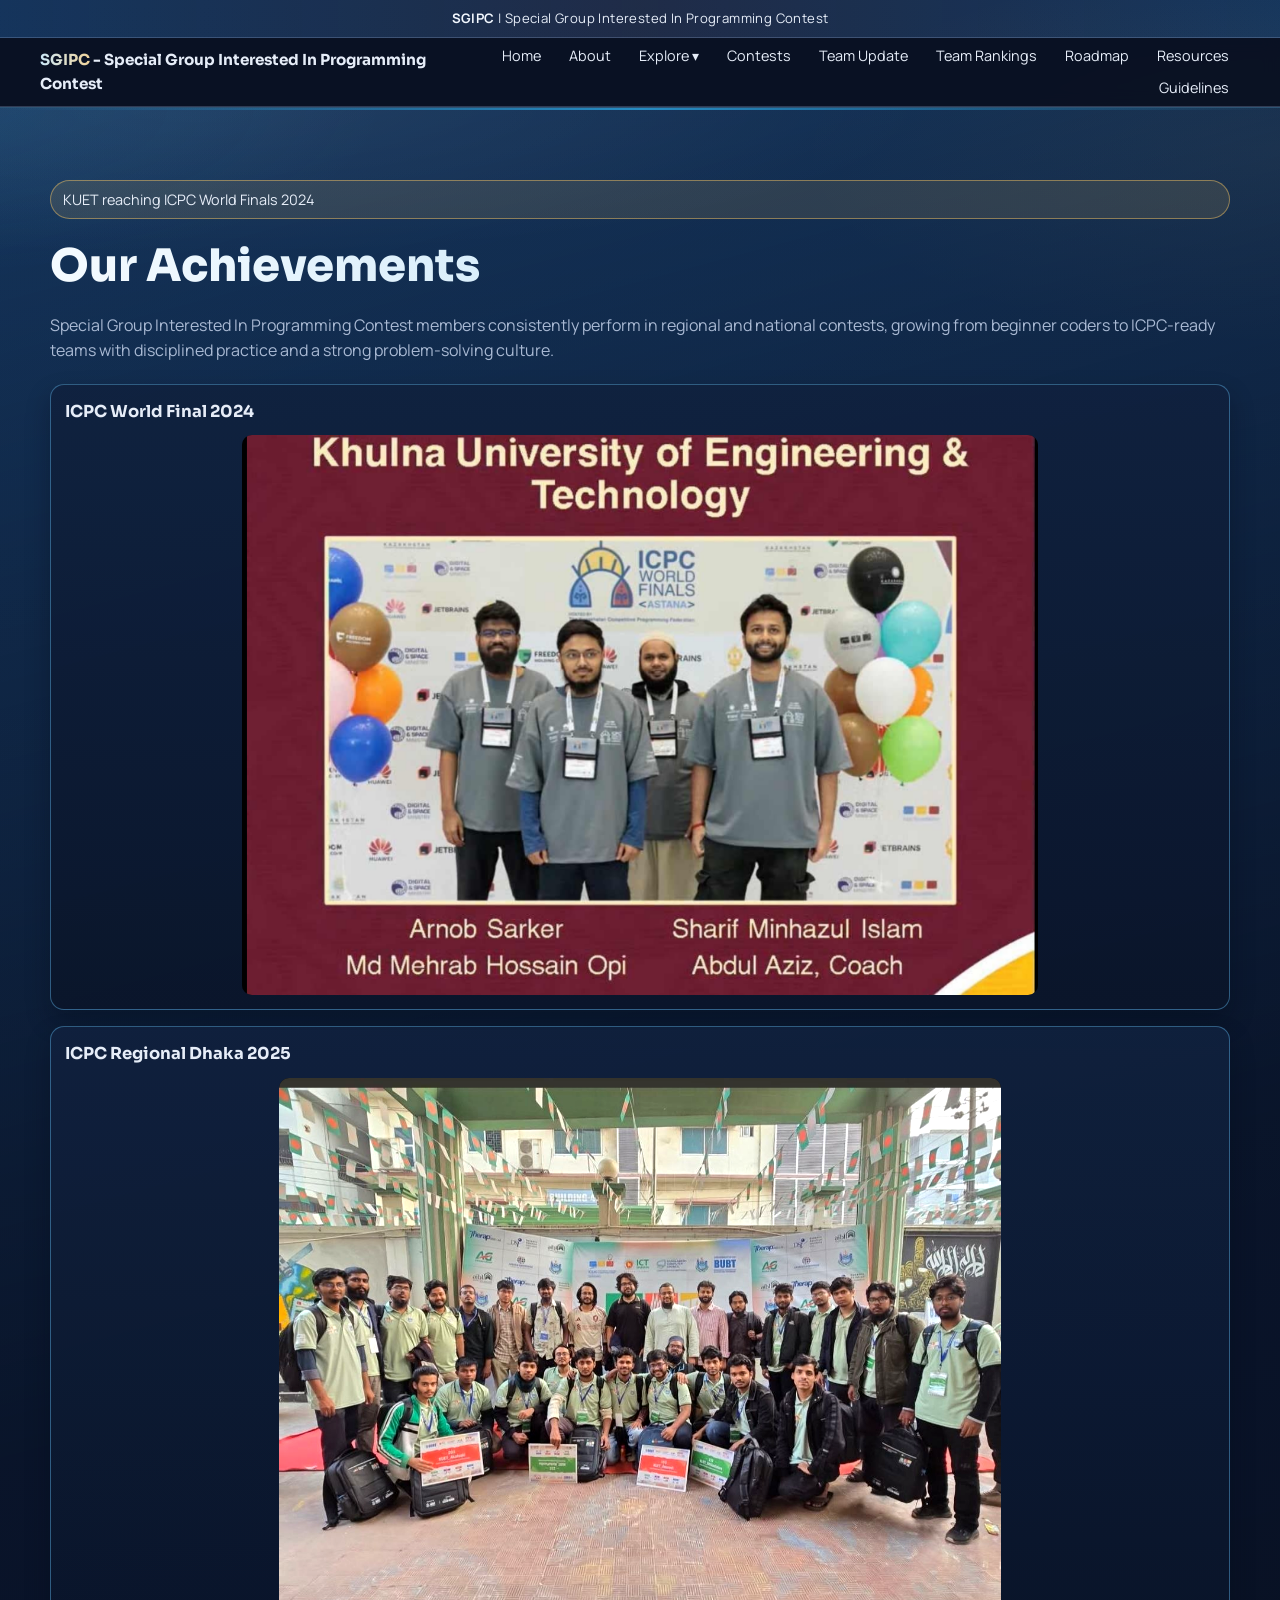
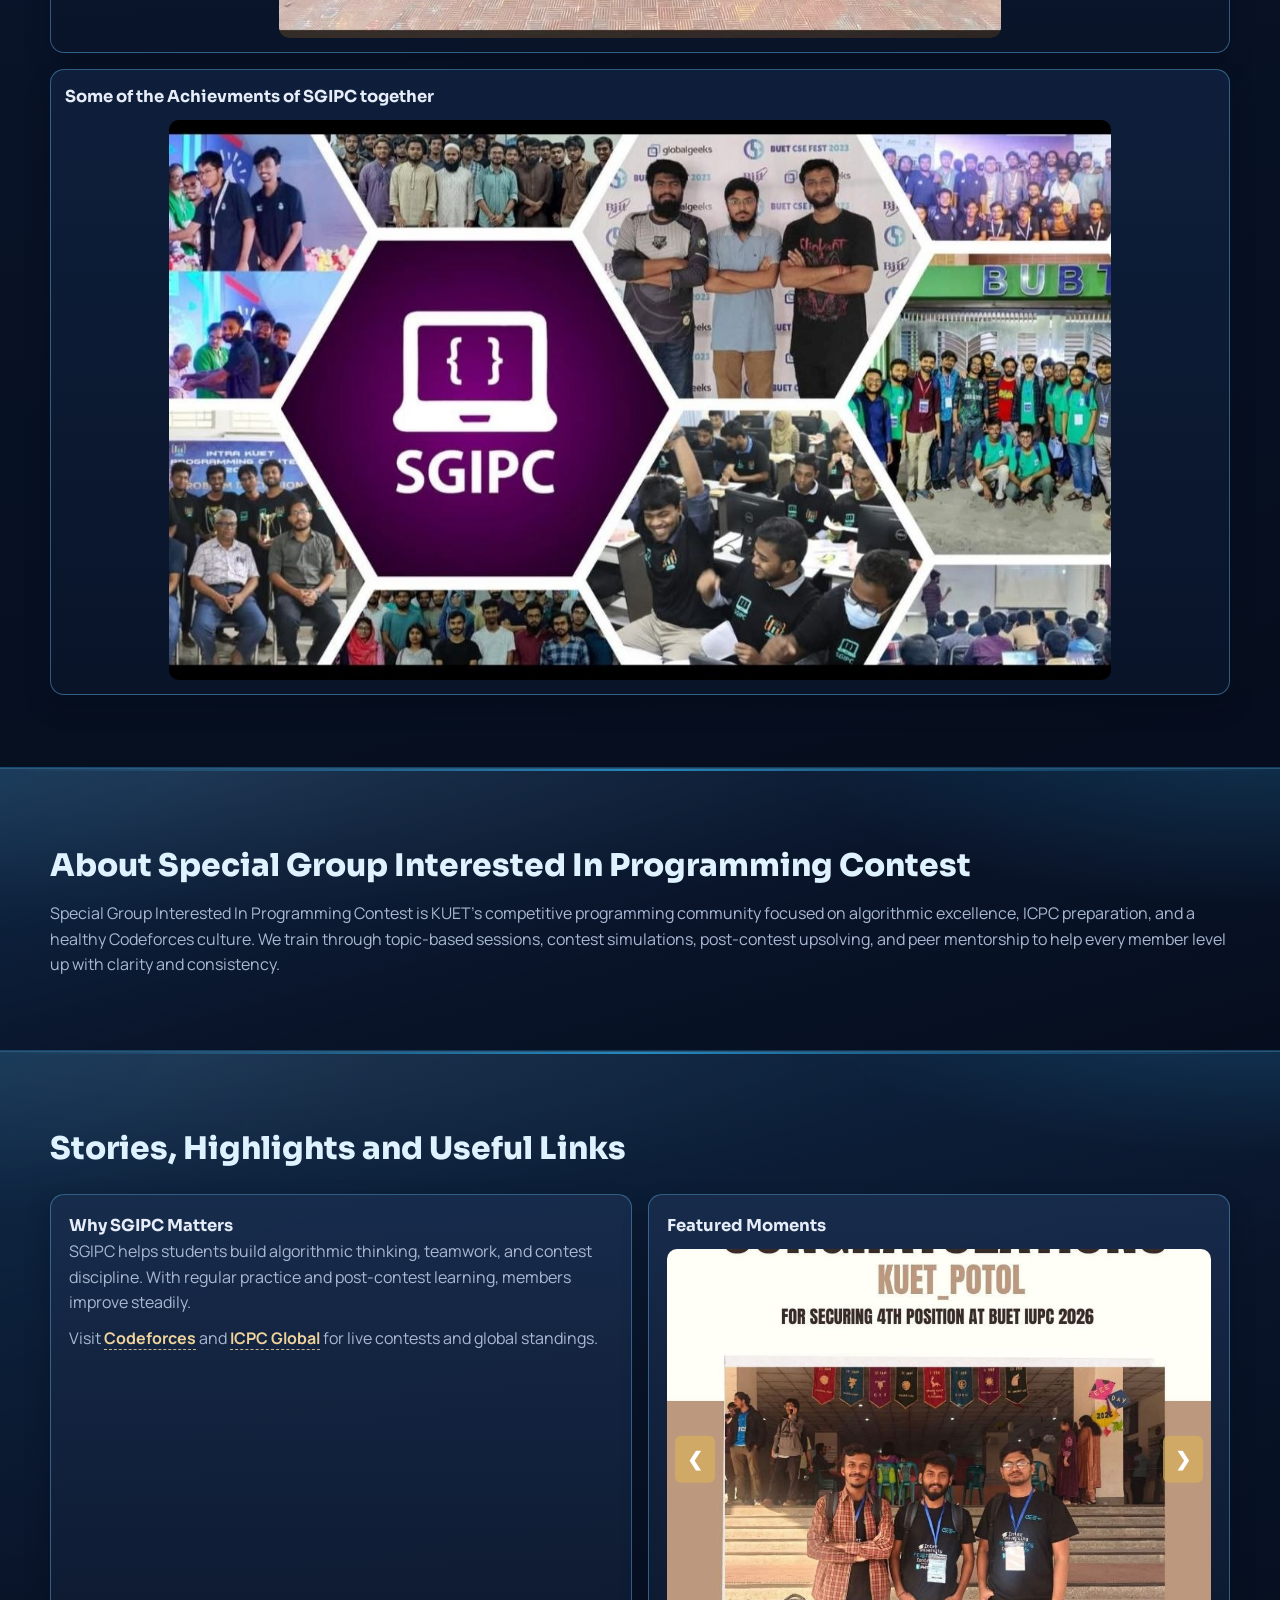
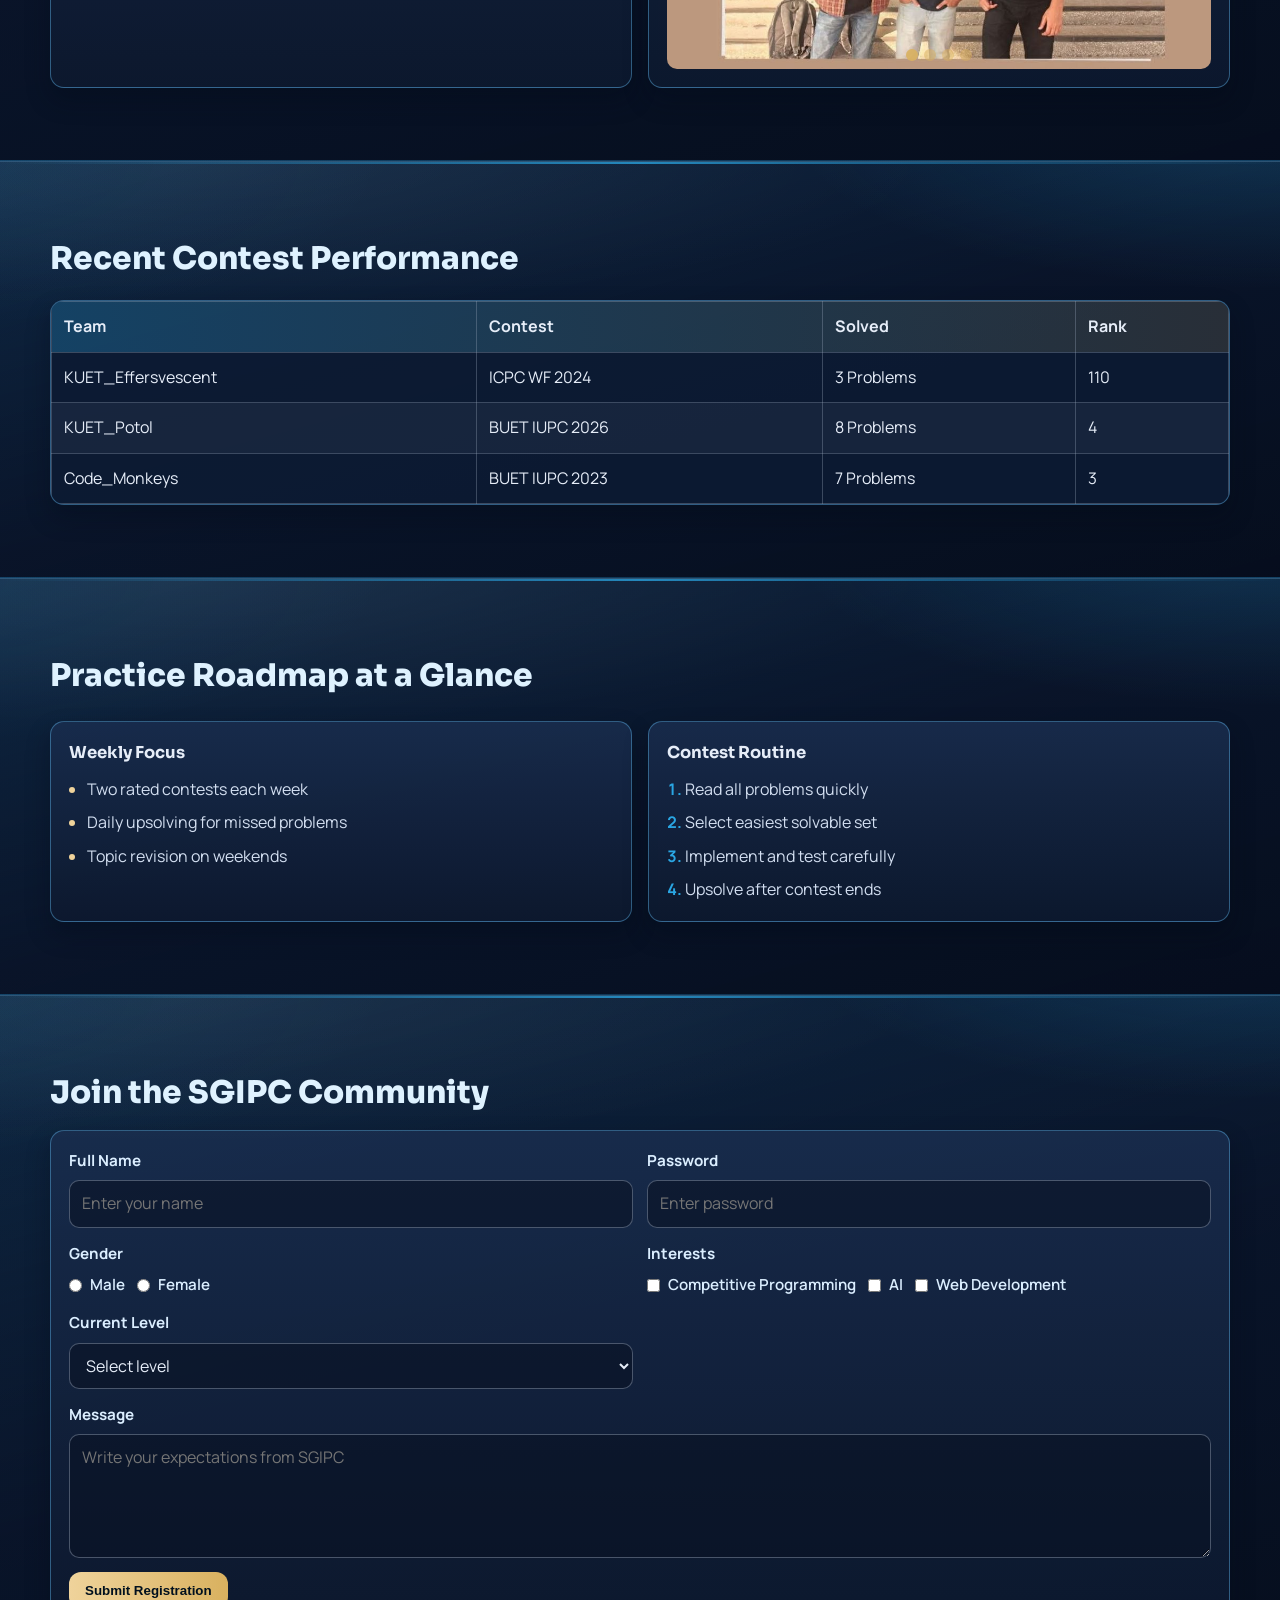
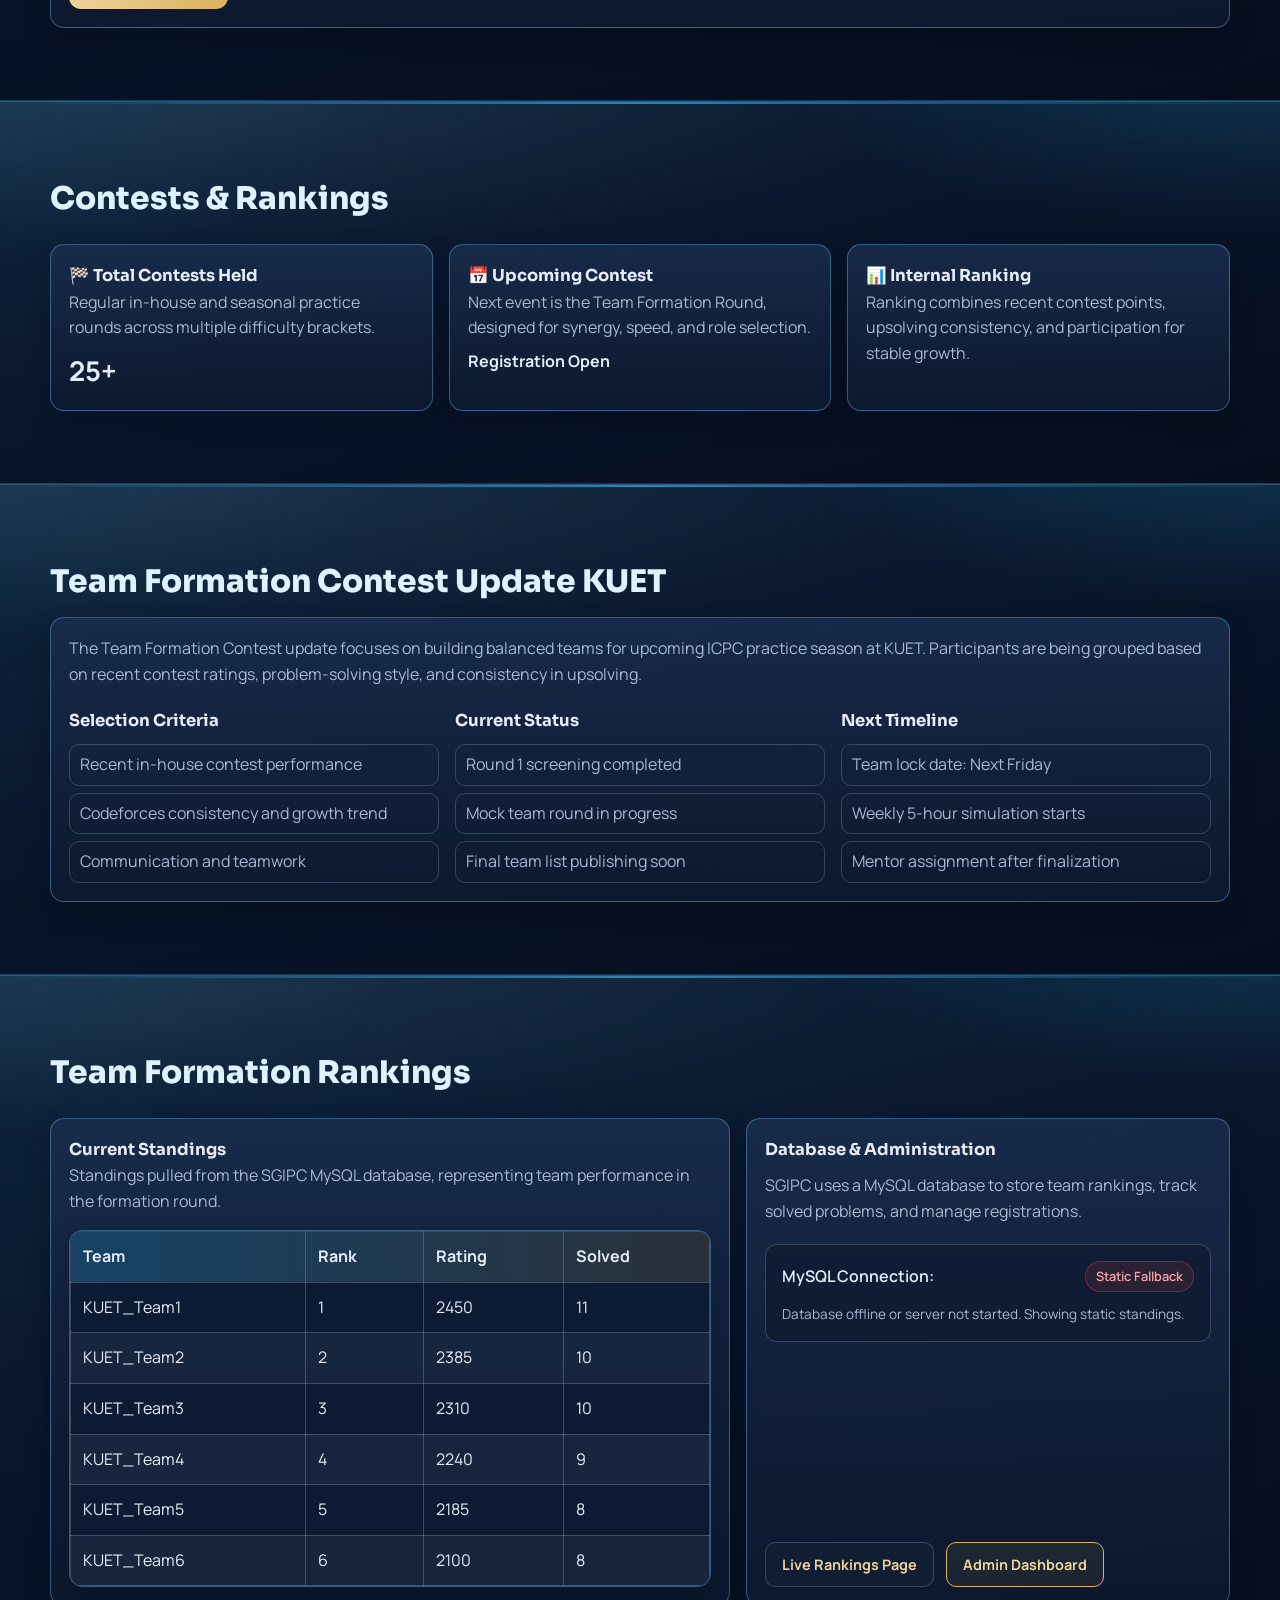
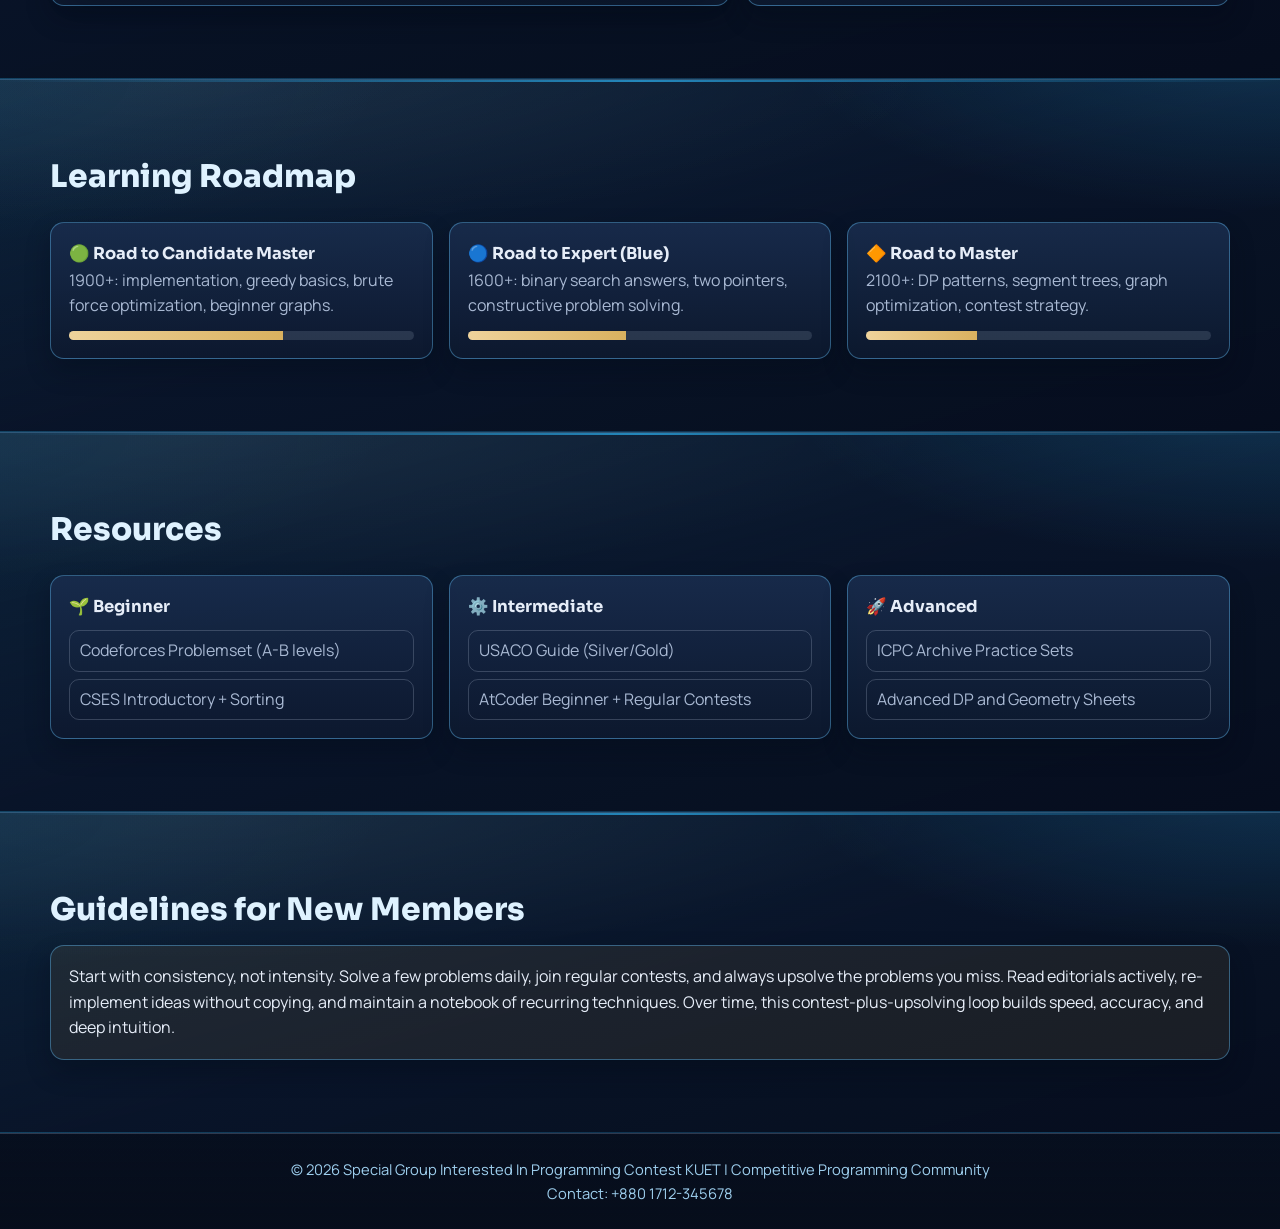
==== commit 3a94be05: "Updated few files based on registrations and rankings" ====
--- a/index.html
+++ b/index.html
@@ -13,967 +13,782 @@
       href="https://fonts.googleapis.com/css2?family=Manrope:wght@400;600;700;800&family=Sora:wght@700;800&display=swap"
       rel="stylesheet"
     />
-    <style>
-      * {
-        margin: 0;
-        padding: 0;
-        box-sizing: border-box;
-      }
-
-      body {
-        font-family: 'Manrope', sans-serif;
-        color: #333;
-        line-height: 1.6;
-      }
-
-      /* ============ TOPBAR ============ */
-      .topbar {
-        background-color: #333;
-        color: white;
-        padding: 12px;
-        text-align: center;
-        font-size: 14px;
-        font-weight: 600;
-      }
-
-      /* ============ NAVBAR ============ */
-      .navbar {
-        background: white;
-        box-shadow: 0 2px 8px rgba(0, 0, 0, 0.1);
-        position: sticky;
-        top: 0;
-        z-index: 100;
-      }
-
-      .container {
-        max-width: 1200px;
-        margin: 0 auto;
-        padding: 0 20px;
-      }
-
-      .nav-wrap {
-        display: flex;
-        justify-content: space-between;
-        align-items: center;
-        padding: 15px 0;
-      }
-
-      .brand {
-        font-size: 20px;
-        font-weight: 700;
-        text-decoration: none;
-        color: #333;
-        display: flex;
-        gap: 5px;
-      }
-
-      .brand span {
-        background: linear-gradient(135deg, #667eea 0%, #764ba2 100%);
-        -webkit-background-clip: text;
-        -webkit-text-fill-color: transparent;
-        background-clip: text;
-      }
-
-      .menu {
-        display: flex;
-        list-style: none;
-        gap: 30px;
-        align-items: center;
-      }
-
-      .menu a {
-        text-decoration: none;
-        color: #333;
-        font-weight: 600;
-        font-size: 14px;
-        transition: color 0.3s;
-      }
-
-      .menu a:hover {
-        color: #667eea;
-      }
-
-      .menu-btn {
-        display: none;
-        background: none;
-        border: none;
-        font-size: 24px;
-        cursor: pointer;
-      }
-
-      /* ============ HERO SECTION ============ */
-      .reveal {
-        padding: 80px 20px;
-        background: linear-gradient(135deg, #667eea 0%, #764ba2 100%);
-        color: white;
-        text-align: center;
-      }
-
-      .tagline {
-        font-size: 16px;
-        font-weight: 600;
-        margin-bottom: 20px;
-        opacity: 0.9;
-      }
-
-      .reveal h1 {
-        font-size: 56px;
-        font-weight: 800;
-        margin-bottom: 20px;
-        line-height: 1.2;
-        font-family: 'Sora', sans-serif;
-      }
-
-      .reveal p {
-        font-size: 18px;
-        margin-bottom: 30px;
-        opacity: 0.9;
-        max-width: 600px;
-        margin-left: auto;
-        margin-right: auto;
-      }
-
-      .cta-buttons {
-        display: flex;
-        gap: 15px;
-        justify-content: center;
-        flex-wrap: wrap;
-        margin-top: 30px;
-      }
-
-      .btn {
-        padding: 14px 30px;
-        border: none;
-        border-radius: 8px;
-        font-weight: 700;
-        cursor: pointer;
-        text-decoration: none;
-        transition: all 0.3s;
-        font-size: 14px;
-      }
-
-      .btn-primary {
-        background: white;
-        color: #667eea;
-      }
-
-      .btn-primary:hover {
-        transform: translateY(-3px);
-        box-shadow: 0 10px 30px rgba(0, 0, 0, 0.2);
-      }
-
-      .btn-secondary {
-        background: transparent;
-        color: white;
-        border: 2px solid white;
-      }
-
-      .btn-secondary:hover {
-        background: rgba(255, 255, 255, 0.1);
-        transform: translateY(-3px);
-      }
-
-      /* ============ SECTIONS ============ */
-      section {
-        padding: 60px 20px;
-      }
-
-      section h2 {
-        font-size: 40px;
-        font-weight: 800;
-        margin-bottom: 40px;
-        text-align: center;
-        font-family: 'Sora', sans-serif;
-      }
-
-      section p {
-        font-size: 16px;
-        color: #666;
-        line-height: 1.8;
-      }
-
-      /* ============ ABOUT SECTION ============ */
-      #about {
-        background: #f9f9f9;
-      }
-
-      .about-content {
-        display: grid;
-        grid-template-columns: 1fr 1fr;
-        gap: 50px;
-        align-items: center;
-      }
-
-      .about-text h3 {
-        font-size: 28px;
-        margin-bottom: 20px;
-        color: #333;
-      }
-
-      .about-text ul {
-        list-style: none;
-        margin-top: 20px;
-      }
-
-      .about-text li {
-        padding: 12px 0;
-        padding-left: 30px;
-        position: relative;
-        color: #666;
-        font-size: 15px;
-      }
-
-      .about-text li:before {
-        content: '✓';
-        position: absolute;
-        left: 0;
-        color: #667eea;
-        font-weight: 700;
-        font-size: 18px;
-      }
-
-      .about-image {
-        background: linear-gradient(135deg, #667eea 0%, #764ba2 100%);
-        height: 400px;
-        border-radius: 12px;
-        display: flex;
-        align-items: center;
-        justify-content: center;
-        color: white;
-        font-size: 80px;
-      }
-
-      /* ============ HIGHLIGHTS SECTION ============ */
-      #content-demo {
-        background: white;
-      }
-
-      .highlights-grid {
-        display: grid;
-        grid-template-columns: repeat(auto-fit, minmax(250px, 1fr));
-        gap: 30px;
-      }
-
-      .highlight-card {
-        background: white;
-        padding: 30px;
-        border-radius: 12px;
-        box-shadow: 0 4px 15px rgba(0, 0, 0, 0.08);
-        text-align: center;
-        transition: all 0.3s;
-        border: 2px solid transparent;
-      }
-
-      .highlight-card:hover {
-        border-color: #667eea;
-        transform: translateY(-10px);
-        box-shadow: 0 12px 30px rgba(102, 126, 234, 0.2);
-      }
-
-      .highlight-icon {
-        font-size: 48px;
-        margin-bottom: 15px;
-      }
-
-      .highlight-card h3 {
-        font-size: 20px;
-        margin-bottom: 10px;
-        color: #333;
-      }
-
-      .highlight-card p {
-        color: #666;
-        font-size: 14px;
-      }
-
-      /* ============ PERFORMANCE TABLE ============ */
-      #table-demo {
-        background: #f9f9f9;
-      }
-
-      .table-wrapper {
-        background: white;
-        border-radius: 12px;
-        overflow: hidden;
-        box-shadow: 0 4px 15px rgba(0, 0, 0, 0.08);
-      }
-
-      table {
-        width: 100%;
-        border-collapse: collapse;
-      }
-
-      thead {
-        background: linear-gradient(135deg, #667eea 0%, #764ba2 100%);
-        color: white;
-      }
-
-      th {
-        padding: 18px;
-        text-align: left;
-        font-weight: 700;
-        font-size: 14px;
-      }
-
-      td {
-        padding: 16px 18px;
-        border-bottom: 1px solid #eee;
-      }
-
-      tbody tr:hover {
-        background: #f5f5f5;
-      }
-
-      .rank-badge {
-        display: inline-flex;
-        align-items: center;
-        justify-content: center;
-        width: 35px;
-        height: 35px;
-        background: linear-gradient(135deg, #667eea 0%, #764ba2 100%);
-        color: white;
-        border-radius: 50%;
-        font-weight: 700;
-        font-size: 14px;
-      }
-
-      .status-badge {
-        display: inline-block;
-        padding: 6px 12px;
-        border-radius: 20px;
-        font-size: 12px;
-        font-weight: 600;
-      }
-
-      .badge-confirmed {
-        background: #d4edda;
-        color: #155724;
-      }
-
-      .badge-standby {
-        background: #fff3cd;
-        color: #856404;
-      }
-
-      /* ============ PRACTICE PLAN ============ */
-      #list-demo {
-        background: white;
-      }
-
-      .practice-list {
-        max-width: 600px;
-        margin: 0 auto;
-      }
-
-      .practice-item {
-        background: #f9f9f9;
-        padding: 20px;
-        margin-bottom: 15px;
-        border-left: 4px solid #667eea;
-        border-radius: 4px;
-        cursor: pointer;
-        transition: all 0.3s;
-      }
-
-      .practice-item:hover {
-        background: white;
-        box-shadow: 0 4px 15px rgba(0, 0, 0, 0.1);
-        padding-left: 25px;
-      }
-
-      .practice-item h4 {
-        color: #333;
-        margin-bottom: 8px;
-        font-size: 16px;
-      }
-
-      .practice-item p {
-        color: #666;
-        font-size: 14px;
-        margin: 0;
-      }
-
-      /* ============ JOIN FORM ============ */
-      #form-demo {
-        background: linear-gradient(
-          135deg,
-          rgba(102, 126, 234, 0.1) 0%,
-          rgba(118, 75, 162, 0.1) 100%
-        );
-      }
-
-      .form-container {
-        max-width: 500px;
-        margin: 0 auto;
-        background: white;
-        padding: 40px;
-        border-radius: 12px;
-        box-shadow: 0 8px 25px rgba(0, 0, 0, 0.1);
-      }
-
-      .form-group {
-        margin-bottom: 25px;
-      }
-
-      .form-group label {
-        display: block;
-        margin-bottom: 10px;
-        font-weight: 600;
-        color: #333;
-        font-size: 14px;
-      }
-
-      .form-group input,
-      .form-group textarea {
-        width: 100%;
-        padding: 12px;
-        border: 2px solid #e0e0e0;
-        border-radius: 8px;
-        font-family: 'Manrope', sans-serif;
-        font-size: 14px;
-        transition: border-color 0.3s;
-      }
-
-      .form-group input:focus,
-      .form-group textarea:focus {
-        outline: none;
-        border-color: #667eea;
-      }
-
-      .form-group textarea {
-        resize: vertical;
-        min-height: 120px;
-      }
-
-      .checkbox-group {
-        margin-top: 15px;
-      }
-
-      .checkbox-item {
-        display: flex;
-        align-items: center;
-        margin-bottom: 10px;
-      }
-
-      .checkbox-item input[type='checkbox'] {
-        width: auto;
-        margin-right: 10px;
-        cursor: pointer;
-      }
-
-      .checkbox-item label {
-        margin: 0;
-        cursor: pointer;
-        font-weight: 400;
-      }
-
-      .form-submit {
-        width: 100%;
-        padding: 14px;
-        background: linear-gradient(135deg, #667eea 0%, #764ba2 100%);
-        color: white;
-        border: none;
-        border-radius: 8px;
-        font-weight: 700;
-        font-size: 16px;
-        cursor: pointer;
-        transition: transform 0.2s;
-      }
-
-      .form-submit:hover {
-        transform: translateY(-2px);
-      }
-
-      /* ============ TEAM UPDATE SECTION ============ */
-      #team-update {
-        background: white;
-      }
-
-      .update-grid {
-        display: grid;
-        grid-template-columns: repeat(auto-fit, minmax(280px, 1fr));
-        gap: 25px;
-      }
-
-      .update-card {
-        background: #f9f9f9;
-        padding: 25px;
-        border-radius: 12px;
-        border-left: 4px solid #667eea;
-      }
-
-      .update-card h4 {
-        color: #333;
-        margin-bottom: 10px;
-        font-size: 18px;
-      }
-
-      .update-date {
-        color: #999;
-        font-size: 12px;
-        margin-bottom: 10px;
-      }
-
-      .update-card p {
-        color: #666;
-        font-size: 14px;
-        line-height: 1.6;
-      }
-
-      /* ============ FOOTER ============ */
-      footer {
-        background: #333;
-        color: white;
-        padding: 40px 20px;
-        text-align: center;
-      }
-
-      footer p {
-        color: #999;
-        margin-bottom: 10px;
-      }
-
-      footer a {
-        color: #667eea;
-        text-decoration: none;
-        margin: 0 10px;
-      }
-
-      footer a:hover {
-        text-decoration: underline;
-      }
-
-      /* ============ RESPONSIVE ============ */
-      @media (max-width: 768px) {
-        .menu {
-          display: none;
-          flex-direction: column;
-          position: absolute;
-          top: 60px;
-          left: 0;
-          width: 100%;
-          background: white;
-          gap: 15px;
-          padding: 20px;
-          border-top: 1px solid #eee;
-        }
-
-        .menu.active {
-          display: flex;
-        }
-
-        .menu-btn {
-          display: block;
-        }
-
-        .reveal h1 {
-          font-size: 36px;
-        }
-
-        .about-content {
-          grid-template-columns: 1fr;
-          gap: 30px;
-        }
-
-        .about-image {
-          height: 250px;
-        }
-
-        section h2 {
-          font-size: 28px;
-        }
-
-        table {
-          font-size: 12px;
-        }
-
-        th,
-        td {
-          padding: 10px;
-        }
-
-        .form-container {
-          padding: 25px;
-        }
-      }
-
-      /* ============ ALERT MESSAGES ============ */
-      .alert {
-        padding: 15px;
-        margin-bottom: 20px;
-        border-radius: 8px;
-        font-size: 14px;
-      }
-
-      .alert-success {
-        background-color: #d4edda;
-        color: #155724;
-        border: 1px solid #c3e6cb;
-      }
-
-      .alert-error {
-        background-color: #f8d7da;
-        color: #721c24;
-        border: 1px solid #f5c6cb;
-      }
-    </style>
+    <link rel="stylesheet" href="./index.css" />
   </head>
   <body>
-    <!-- Topbar -->
     <div class="topbar">
       <strong>SGIPC</strong> | Special Group Interested In Programming Contest
     </div>
-
-    <!-- Navbar -->
     <header class="navbar">
       <div class="container nav-wrap">
-        <a class="brand" href="#home">
-          <span>SGIPC</span> - Special Group Interested In Programming Contest
-        </a>
+        <a class="brand" href="#home"
+          ><span>SGIPC</span> - Special Group Interested In Programming
+          Contest</a
+        >
         <button class="menu-btn" id="menuBtn" aria-label="Open menu">☰</button>
         <ul class="menu" id="menu">
           <li><a href="#home">Home</a></li>
           <li><a href="#about">About</a></li>
-          <li><a href="#content-demo">Highlights</a></li>
-          <li><a href="#table-demo">Performance</a></li>
-          <li><a href="#list-demo">Practice Plan</a></li>
-          <li><a href="#form-demo">Join Us</a></li>
-          <li><a href="contests.php">Contests</a></li>
-          <li><a href="rankings.php">Rankings</a></li>
-          <li>
-            <a href="admin_login.php" style="color: #667eea; font-weight: 700"
-              >Admin</a
-            >
+          <li class="dropdown">
+            <a href="#" class="drop-link">Explore ▾</a>
+            <ul class="submenu">
+              <li><a href="#content-demo">Highlights</a></li>
+              <li><a href="#table-demo">Performance</a></li>
+              <li><a href="#list-demo">Practice Plan</a></li>
+              <li><a href="#form-demo">Join Us</a></li>
+            </ul>
           </li>
+          <li><a href="#contests">Contests</a></li>
+          <li><a href="#team-update">Team Update</a></li>
+          <li><a href="#team-rankings">Team Rankings</a></li>
+          <li><a href="#roadmap">Roadmap</a></li>
+          <li><a href="#resources">Resources</a></li>
+          <li><a href="#guidelines">Guidelines</a></li>
         </ul>
       </div>
     </header>
 
-    <!-- Main Content -->
     <main id="home" class="container">
-      <!-- Hero Section -->
       <section class="reveal">
         <p class="tagline">KUET reaching ICPC World Finals 2024</p>
-        <h1>Master Competitive Programming</h1>
-        <p>
-          Join SGIPC and become part of a thriving community of competitive
-          programmers at KUET
+        <h1>Our Achievements</h1>
+        <p class="muted">
+          Special Group Interested In Programming Contest members consistently
+          perform in regional and national contests, growing from beginner
+          coders to ICPC-ready teams with disciplined practice and a strong
+          problem-solving culture.
         </p>
-        <div class="cta-buttons">
-          <a href="#form-demo" class="btn btn-primary">Join Now</a>
-          <a href="contests.php" class="btn btn-secondary">View Contests</a>
+
+        <div class="achievement-gallery" aria-label="SGIPC achievements photos">
+          <article class="achievement-photo">
+            <h3>ICPC World Final 2024</h3>
+            <img
+              src="photo1.jpg?v=2"
+              alt="ICPC World Final 2024"
+              width="1200"
+              height="800"
+              title="ICPC World Final 2024"
+            />
+          </article>
+          <article class="achievement-photo">
+            <h3>ICPC Regional Dhaka 2025</h3>
+            <img
+              src="photo2.jpg?v=2"
+              alt="ICPC Regional Dhaka 2025"
+              width="1200"
+              height="800"
+              title="ICPC Regional Dhaka 2025"
+            />
+          </article>
+          <article class="achievement-photo">
+            <h3>Some of the Achievments of SGIPC together</h3>
+            <img
+              src="photo3.jpg?v=2"
+              alt="Achievements of SGIPC all together"
+              width="1200"
+              height="800"
+              title="Achievements of SGIPC all together"
+            />
+          </article>
         </div>
       </section>
 
-      <!-- About Section -->
-      <section id="about">
-        <h2>About SGIPC</h2>
-        <div class="about-content">
-          <div class="about-text">
-            <h3>Special Group Interested In Programming Contest</h3>
-            <p>
-              SGIPC is a dedicated community at KUET focused on competitive
-              programming excellence. We organize contests, workshops, and
-              mentoring sessions to help students develop their algorithmic and
-              problem-solving skills.
-            </p>
-            <ul>
-              <li>Regular online and offline contests</li>
-              <li>Experienced mentors and guidance</li>
-              <li>Resource sharing and learning materials</li>
-              <li>Team-based training for ICPC</li>
-              <li>Portfolio building through competitions</li>
-            </ul>
-          </div>
-          <div class="about-image">🚀</div>
+      <section id="about" class="reveal">
+        <h2>About Special Group Interested In Programming Contest</h2>
+        <p class="muted">
+          Special Group Interested In Programming Contest is KUET's competitive
+          programming community focused on algorithmic excellence, ICPC
+          preparation, and a healthy Codeforces culture. We train through
+          topic-based sessions, contest simulations, post-contest upsolving, and
+          peer mentorship to help every member level up with clarity and
+          consistency.
+        </p>
+      </section>
+
+      <section id="content-demo" class="reveal">
+        <h2>Stories, Highlights and Useful Links</h2>
+        <div class="grid-2 demo-grid">
+          <article class="card">
+            <h3>Why SGIPC Matters</h3>
+            <p class="muted">
+              SGIPC helps students build algorithmic thinking, teamwork, and
+              contest discipline. With
+              <span class="text-accent">regular practice</span> and
+              <span class="text-accent">post-contest learning</span>, members
+              improve steadily.
+            </p>
+            <p class="muted" style="margin-top: 10px">
+              Visit
+              <a
+                class="inline-link"
+                href="https://codeforces.com"
+                target="_blank"
+                >Codeforces</a
+              >
+              and
+              <a class="inline-link" href="https://icpc.global" target="_blank"
+                >ICPC Global</a
+              >
+              for live contests and global standings.
+            </p>
+          </article>
+          <article class="card demo-images">
+            <h3>Featured Moments</h3>
+            <div class="featured-slideshow slideshow-container">
+              <div class="slideshow-slide fade active">
+                <img
+                  src="photo4.jpg?v=2"
+                  alt="KUET_Potol 4th position BUET IUPC 2026"
+                  width="640"
+                  height="420"
+                  title="KUET_Potol - BUET IUPC 2026"
+                />
+              </div>
+              <div class="slideshow-slide fade">
+                <img
+                  src="photo5.jpg?v=2"
+                  alt="Code_Monkeys 3rd position BUET IUPC 2023"
+                  width="640"
+                  height="420"
+                  title="Code_Monkeys - BUET IUPC 2023"
+                />
+              </div>
+              <div class="slideshow-slide fade">
+                <img
+                  src="photo6.jpg?v=2"
+                  alt="IKPC 2026 Championship"
+                  width="640"
+                  height="420"
+                  title="IKPC 2026"
+                />
+              </div>
+              <div class="slideshow-slide fade">
+                <img
+                  src="photo7.jpg?v=2"
+                  alt="ICPC Preliminary 2024 Rankings"
+                  width="640"
+                  height="420"
+                  title="ICPC Preliminary 2024"
+                />
+              </div>
+              <a class="slideshow-prev" onclick="changeFeaturedSlide(-1)">
+                &#10094;
+              </a>
+              <a class="slideshow-next" onclick="changeFeaturedSlide(1)">
+                &#10095;
+              </a>
+              <div class="slideshow-dots">
+                <span
+                  class="dot active"
+                  onclick="currentFeaturedSlide(1)"
+                ></span>
+                <span class="dot" onclick="currentFeaturedSlide(2)"></span>
+                <span class="dot" onclick="currentFeaturedSlide(3)"></span>
+                <span class="dot" onclick="currentFeaturedSlide(4)"></span>
+              </div>
+            </div>
+          </article>
         </div>
       </section>
 
-      <!-- Highlights Section -->
-      <section id="content-demo">
-        <h2>Why Join SGIPC?</h2>
-        <div class="highlights-grid">
-          <div class="highlight-card">
-            <div class="highlight-icon">🏆</div>
-            <h3>Competitions</h3>
-            <p>
-              Participate in regular contests and improve your problem-solving
-              skills
-            </p>
-          </div>
-          <div class="highlight-card">
-            <div class="highlight-icon">📚</div>
-            <h3>Learning</h3>
-            <p>
-              Access to study materials and learning resources curated by
-              experts
-            </p>
-          </div>
-          <div class="highlight-card">
-            <div class="highlight-icon">👥</div>
-            <h3>Community</h3>
-            <p>
-              Connect with like-minded programmers and collaborate on projects
-            </p>
-          </div>
-          <div class="highlight-card">
-            <div class="highlight-icon">🎓</div>
-            <h3>Mentorship</h3>
-            <p>Get guidance from experienced competitive programmers</p>
-          </div>
-          <div class="highlight-card">
-            <div class="highlight-icon">🌟</div>
-            <h3>Career Growth</h3>
-            <p>Build your portfolio and improve your job prospects</p>
-          </div>
-          <div class="highlight-card">
-            <div class="highlight-icon">💻</div>
-            <h3>Skills</h3>
-            <p>Master DSA, algorithms, and advanced programming techniques</p>
-          </div>
-        </div>
-      </section>
-
-      <!-- Performance Table -->
-      <section id="table-demo">
-        <h2>Top Teams Performance</h2>
-        <div class="table-wrapper">
-          <table>
+      <section id="table-demo" class="reveal">
+        <h2>Recent Contest Performance</h2>
+        <div class="table-wrap">
+          <table class="styled-table" aria-label="SGIPC performance table">
             <thead>
               <tr>
+                <th>Team</th>
+                <th>Contest</th>
+                <th>Solved</th>
                 <th>Rank</th>
-                <th>Team Name</th>
-                <th>Rating</th>
-                <th>Solved</th>
-                <th>Status</th>
               </tr>
             </thead>
             <tbody>
               <tr>
-                <td><span class="rank-badge">1</span></td>
-                <td>KUET_Team1</td>
-                <td>2450</td>
-                <td>11</td>
-                <td>
-                  <span class="status-badge badge-confirmed">Confirmed</span>
-                </td>
+                <td>KUET_Effersvescent</td>
+                <td>ICPC WF 2024</td>
+                <td>3 Problems</td>
+                <td>110</td>
               </tr>
               <tr>
-                <td><span class="rank-badge">2</span></td>
-                <td>KUET_Team2</td>
-                <td>2385</td>
-                <td>10</td>
-                <td>
-                  <span class="status-badge badge-confirmed">Confirmed</span>
-                </td>
+                <td>KUET_Potol</td>
+                <td>BUET IUPC 2026</td>
+                <td>8 Problems</td>
+                <td>4</td>
               </tr>
               <tr>
-                <td><span class="rank-badge">3</span></td>
-                <td>KUET_Team3</td>
-                <td>2310</td>
-                <td>10</td>
-                <td>
-                  <span class="status-badge badge-confirmed">Confirmed</span>
-                </td>
-              </tr>
-              <tr>
-                <td><span class="rank-badge">4</span></td>
-                <td>KUET_Team4</td>
-                <td>2240</td>
-                <td>9</td>
-                <td>
-                  <span class="status-badge badge-confirmed">Confirmed</span>
-                </td>
-              </tr>
-              <tr>
-                <td><span class="rank-badge">5</span></td>
-                <td>KUET_Team5</td>
-                <td>2185</td>
-                <td>8</td>
-                <td><span class="status-badge badge-standby">Standby</span></td>
+                <td>Code_Monkeys</td>
+                <td>BUET IUPC 2023</td>
+                <td>7 Problems</td>
+                <td>3</td>
               </tr>
             </tbody>
           </table>
         </div>
       </section>
 
-      <!-- Practice Plan -->
-      <section id="list-demo">
-        <h2>Suggested Practice Roadmap</h2>
-        <div class="practice-list">
-          <div class="practice-item">
-            <h4>📌 Phase 1: Fundamentals (Weeks 1-4)</h4>
-            <p>
-              Master basic data structures and algorithms including arrays,
-              strings, linked lists, and sorting techniques.
-            </p>
+      <section id="list-demo" class="reveal">
+        <h2>Practice Roadmap at a Glance</h2>
+        <div class="grid-2 demo-grid">
+          <article class="card">
+            <h3>Weekly Focus</h3>
+            <ul class="custom-list unordered-list">
+              <li>Two rated contests each week</li>
+              <li>Daily upsolving for missed problems</li>
+              <li>Topic revision on weekends</li>
+            </ul>
+          </article>
+          <article class="card">
+            <h3>Contest Routine</h3>
+            <ol class="custom-list ordered-list">
+              <li>Read all problems quickly</li>
+              <li>Select easiest solvable set</li>
+              <li>Implement and test carefully</li>
+              <li>Upsolve after contest ends</li>
+            </ol>
+          </article>
+        </div>
+      </section>
+
+      <section id="form-demo" class="reveal">
+        <h2>Join the SGIPC Community</h2>
+        <p id="formFeedback" class="muted" style="margin-top: -2px"></p>
+        <form
+          class="card form-grid"
+          id="sgipcForm"
+          action="submit_registration.php"
+          method="post"
+          target="_self"
+        >
+          <div class="field">
+            <label for="fullName">Full Name</label>
+            <input
+              type="text"
+              id="fullName"
+              name="fullName"
+              placeholder="Enter your name"
+              required
+            />
           </div>
-          <div class="practice-item">
-            <h4>📌 Phase 2: Intermediate (Weeks 5-12)</h4>
-            <p>
-              Learn trees, graphs, dynamic programming, and greedy algorithms
-              with real-world applications.
-            </p>
+
+          <div class="field">
+            <label for="password">Password</label>
+            <input
+              type="password"
+              id="password"
+              name="password"
+              placeholder="Enter password"
+              required
+            />
           </div>
-          <div class="practice-item">
-            <h4>📌 Phase 3: Advanced (Weeks 13-20)</h4>
-            <p>
-              Study advanced topics like segment trees, advanced graph
-              algorithms, and optimization techniques.
-            </p>
+
+          <div class="field">
+            <p class="field-title">Gender</p>
+            <div class="inline-options">
+              <label>
+                <input type="radio" name="gender" value="male" required />
+                Male
+              </label>
+              <label>
+                <input type="radio" name="gender" value="female" /> Female
+              </label>
+            </div>
           </div>
-          <div class="practice-item">
-            <h4>📌 Phase 4: Contest Preparation (Weeks 21+)</h4>
-            <p>
-              Participate in real contests, practice under time pressure, and
-              refine your problem-solving strategies.
-            </p>
+
+          <div class="field">
+            <p class="field-title">Interests</p>
+            <div class="inline-options">
+              <label>
+                <input type="checkbox" name="interest[]" value="cp" />
+                Competitive Programming
+              </label>
+              <label>
+                <input type="checkbox" name="interest[]" value="ai" /> AI
+              </label>
+              <label>
+                <input type="checkbox" name="interest[]" value="web" /> Web
+                Development
+              </label>
+            </div>
           </div>
+
+          <div class="field">
+            <label for="level">Current Level</label>
+            <select id="level" name="level" required>
+              <option value="">Select level</option>
+              <option>Beginner</option>
+              <option>Intermediate</option>
+              <option>Advanced</option>
+            </select>
+          </div>
+
+          <div class="field full-width">
+            <label for="message">Message</label>
+            <textarea
+              id="message"
+              name="message"
+              rows="4"
+              placeholder="Write your expectations from SGIPC"
+            ></textarea>
+          </div>
+
+          <div class="full-width">
+            <button class="submit-btn" type="submit">
+              <span>Submit Registration</span>
+            </button>
+          </div>
+        </form>
+      </section>
+
+      <section id="contests" class="reveal">
+        <h2>Contests & Rankings</h2>
+        <div class="grid-3">
+          <article class="card">
+            <h3>🏁 Total Contests Held</h3>
+            <p class="muted">
+              Regular in-house and seasonal practice rounds across multiple
+              difficulty brackets.
+            </p>
+            <p style="font-size: 1.7rem; font-weight: 700; margin-top: 8px">
+              25+
+            </p>
+          </article>
+          <article class="card">
+            <h3>📅 Upcoming Contest</h3>
+            <p class="muted">
+              Next event is the Team Formation Round, designed for synergy,
+              speed, and role selection.
+            </p>
+            <p style="margin-top: 8px; color: var(--ok); font-weight: 700">
+              Registration Open
+            </p>
+          </article>
+          <article class="card">
+            <h3>📊 Internal Ranking</h3>
+            <p class="muted">
+              Ranking combines recent contest points, upsolving consistency, and
+              participation for stable growth.
+            </p>
+          </article>
         </div>
       </section>
 
-      <!-- Join Form -->
-      <section id="form-demo">
-        <h2>Join Our Community</h2>
-        <div class="form-container">
-          <form action="request_join.php" method="POST">
-            <div class="form-group">
-              <label for="full-name">Full Name *</label>
-              <input type="text" id="full-name" name="full_name" required />
-            </div>
-
-            <div class="form-group">
-              <label for="email">Email Address *</label>
-              <input type="email" id="email" name="email" required />
-            </div>
-
-            <div class="form-group">
-              <label>Interests *</label>
-              <div class="checkbox-group">
-                <div class="checkbox-item">
-                  <input type="checkbox" id="cp" name="interest" value="cp" />
-                  <label for="cp">Competitive Programming</label>
+      <section id="team-update" class="reveal">
+        <h2>Team Formation Contest Update KUET</h2>
+        <article class="card">
+          <p class="muted">
+            The Team Formation Contest update focuses on building balanced teams
+            for upcoming ICPC practice season at KUET. Participants are being
+            grouped based on recent contest ratings, problem-solving style, and
+            consistency in upsolving.
+          </p>
+          <div class="grid-3 update-grid">
+            <div>
+              <h3>Selection Criteria</h3>
+              <ul class="resource-list">
+                <li>Recent in-house contest performance</li>
+                <li>Codeforces consistency and growth trend</li>
+                <li>Communication and teamwork</li>
+              </ul>
+            </div>
+            <div>
+              <h3>Current Status</h3>
+              <ul class="resource-list">
+                <li>Round 1 screening completed</li>
+                <li>Mock team round in progress</li>
+                <li>Final team list publishing soon</li>
+              </ul>
+            </div>
+            <div>
+              <h3>Next Timeline</h3>
+              <ul class="resource-list">
+                <li>Team lock date: Next Friday</li>
+                <li>Weekly 5-hour simulation starts</li>
+                <li>Mentor assignment after finalization</li>
+              </ul>
+            </div>
+          </div>
+        </article>
+      </section>
+
+      <section id="team-rankings" class="reveal">
+        <h2>Team Formation Rankings</h2>
+        <div class="grid-2 demo-grid">
+          <article class="card">
+            <h3>Current Standings</h3>
+            <p class="muted">
+              Standings pulled from the SGIPC MySQL database, representing team performance in the formation round.
+            </p>
+            <div class="table-wrap">
+              <table
+                class="styled-table"
+                aria-label="Team formation ranking snapshot"
+              >
+                <thead>
+                  <tr>
+                    <th>Team</th>
+                    <th>Rank</th>
+                    <th>Rating</th>
+                    <th>Solved</th>
+                  </tr>
+                </thead>
+                <tbody id="rankings-table-body">
+                  <tr>
+                    <td>KUET_Team1</td>
+                    <td>1</td>
+                    <td>2450</td>
+                    <td>11</td>
+                  </tr>
+                  <tr>
+                    <td>KUET_Team2</td>
+                    <td>2</td>
+                    <td>2385</td>
+                    <td>10</td>
+                  </tr>
+                  <tr>
+                    <td>KUET_Team3</td>
+                    <td>3</td>
+                    <td>2310</td>
+                    <td>10</td>
+                  </tr>
+                  <tr>
+                    <td>KUET_Team4</td>
+                    <td>4</td>
+                    <td>2240</td>
+                    <td>9</td>
+                  </tr>
+                  <tr>
+                    <td>KUET_Team5</td>
+                    <td>5</td>
+                    <td>2185</td>
+                    <td>8</td>
+                  </tr>
+                  <tr>
+                    <td>KUET_Team6</td>
+                    <td>6</td>
+                    <td>2100</td>
+                    <td>8</td>
+                  </tr>
+                </tbody>
+              </table>
+            </div>
+          </article>
+
+          <article class="card" style="display: flex; flex-direction: column; justify-content: space-between;">
+            <div>
+              <h3>Database & Administration</h3>
+              <p class="muted" style="margin-top: 10px;">
+                SGIPC uses a MySQL database to store team rankings, track solved problems, and manage registrations.
+              </p>
+              <div style="margin-top: 20px; padding: 16px; border-radius: 12px; background: rgba(10, 18, 35, 0.4); border: 1px solid var(--line);">
+                <div style="display: flex; align-items: center; justify-content: space-between; margin-bottom: 12px;">
+                  <span style="font-weight: 600;">MySQL Connection:</span>
+                  <span id="db-status-badge" style="font-size: 0.8rem; padding: 4px 10px; border-radius: 999px; background: rgba(239, 68, 68, 0.12); border: 1px solid rgba(239, 68, 68, 0.35); color: #f5a5a5; font-weight: 600; transition: all 0.3s;">Connecting...</span>
                 </div>
-                <div class="checkbox-item">
-                  <input type="checkbox" id="ai" name="interest" value="ai" />
-                  <label for="ai">AI & Machine Learning</label>
-                </div>
-                <div class="checkbox-item">
-                  <input type="checkbox" id="web" name="interest" value="web" />
-                  <label for="web">Web Development</label>
-                </div>
-                <div class="checkbox-item">
-                  <input
-                    type="checkbox"
-                    id="mobile"
-                    name="interest"
-                    value="mobile"
-                  />
-                  <label for="mobile">Mobile Development</label>
-                </div>
-                <div class="checkbox-item">
-                  <input
-                    type="checkbox"
-                    id="devops"
-                    name="interest"
-                    value="devops"
-                  />
-                  <label for="devops">DevOps & Cloud</label>
-                </div>
+                <p id="db-status-desc" class="muted" style="font-size: 0.85rem;">
+                  Attempting to connect to the live backend server.
+                </p>
               </div>
             </div>
-
-            <div class="form-group">
-              <label for="message">Message *</label>
-              <textarea
-                id="message"
-                name="message"
-                required
-                placeholder="Tell us why you want to join SGIPC..."
-              ></textarea>
-            </div>
-
-            <button type="submit" class="form-submit">Submit Request</button>
-          </form>
+            <div style="margin-top: 20px; display: flex; gap: 12px; flex-wrap: wrap;">
+              <a href="team-rankings.php" class="inline-link" style="padding: 10px 16px; border: 1px solid var(--line); border-radius: 10px; background: rgba(255,255,255,0.02); text-decoration: none; font-size: 0.9rem; transition: background 0.2s;">Live Rankings Page</a>
+              <a href="admin.php" class="inline-link" style="padding: 10px 16px; border: 1px solid var(--accent); border-radius: 10px; background: rgba(217, 177, 95, 0.08); text-decoration: none; font-size: 0.9rem; transition: background 0.2s;">Admin Dashboard</a>
+            </div>
+          </article>
         </div>
       </section>
 
-      <!-- Team Update Section -->
-      <section id="team-update">
-        <h2>Latest Team Updates</h2>
-        <div class="update-grid">
-          <div class="update-card">
-            <div class="update-date">June 5, 2026</div>
-            <h4>🎯 Qualification Round Results</h4>
-            <p>
-              Congratulations to all teams who participated in the qualification
-              round. Results are now available on the rankings page.
-            </p>
-          </div>
-          <div class="update-card">
-            <div class="update-date">May 28, 2026</div>
-            <h4>📚 New Learning Resources</h4>
-            <p>
-              We've added new practice problem sets and video tutorials covering
-              advanced graph algorithms and dynamic programming.
-            </p>
-          </div>
-          <div class="update-card">
-            <div class="update-date">May 20, 2026</div>
-            <h4>🏆 Team Formation Complete</h4>
-            <p>
-              All teams for ICPC preparation have been finalized. Training
-              begins next week with daily practice sessions.
-            </p>
-          </div>
+      <section id="roadmap" class="reveal">
+        <h2>Learning Roadmap</h2>
+        <div class="grid-3">
+          <article class="card">
+            <h3>🟢 Road to Candidate Master</h3>
+            <p class="muted">
+              1900+: implementation, greedy basics, brute force optimization,
+              beginner graphs.
+            </p>
+            <div class="progress-box">
+              <div class="progress" style="width: 62%"></div>
+            </div>
+          </article>
+          <article class="card">
+            <h3>🔵 Road to Expert (Blue)</h3>
+            <p class="muted">
+              1600+: binary search answers, two pointers, constructive problem
+              solving.
+            </p>
+            <div class="progress-box">
+              <div class="progress" style="width: 46%"></div>
+            </div>
+          </article>
+          <article class="card">
+            <h3>🔶 Road to Master</h3>
+            <p class="muted">
+              2100+: DP patterns, segment trees, graph optimization, contest
+              strategy.
+            </p>
+            <div class="progress-box">
+              <div class="progress" style="width: 32%"></div>
+            </div>
+          </article>
         </div>
       </section>
+
+      <section id="resources" class="reveal">
+        <h2>Resources</h2>
+        <div class="grid-3">
+          <article class="card">
+            <h3>🌱 Beginner</h3>
+            <ul class="resource-list">
+              <li>Codeforces Problemset (A-B levels)</li>
+              <li>CSES Introductory + Sorting</li>
+            </ul>
+          </article>
+          <article class="card">
+            <h3>⚙️ Intermediate</h3>
+            <ul class="resource-list">
+              <li>USACO Guide (Silver/Gold)</li>
+              <li>AtCoder Beginner + Regular Contests</li>
+            </ul>
+          </article>
+          <article class="card">
+            <h3>🚀 Advanced</h3>
+            <ul class="resource-list">
+              <li>ICPC Archive Practice Sets</li>
+              <li>Advanced DP and Geometry Sheets</li>
+            </ul>
+          </article>
+        </div>
+      </section>
+
+      <section id="guidelines" class="reveal">
+        <h2>Guidelines for New Members</h2>
+        <p class="guide">
+          Start with consistency, not intensity. Solve a few problems daily,
+          join regular contests, and always upsolve the problems you miss. Read
+          editorials actively, re-implement ideas without copying, and maintain
+          a notebook of recurring techniques. Over time, this
+          contest-plus-upsolving loop builds speed, accuracy, and deep
+          intuition.
+        </p>
+      </section>
     </main>
 
-    <!-- Footer -->
     <footer>
       <p>
-        &copy; 2026 SGIPC - Special Group Interested In Programming Contest |
-        KUET
+        &copy; 2026 Special Group Interested In Programming Contest KUET |
+        Competitive Programming Community
       </p>
-      <div>
-        <a href="#">About</a>
-        <a href="#">Contact</a>
-        <a href="#">Terms</a>
-        <a href="#">Privacy</a>
-      </div>
+      <p>Contact: +880 1712-345678</p>
     </footer>
 
-    <!-- JavaScript for Mobile Menu -->
     <script>
       const menuBtn = document.getElementById('menuBtn');
       const menu = document.getElementById('menu');
-
-      menuBtn.addEventListener('click', function () {
-        menu.classList.toggle('active');
-      });
-
-      // Close menu when a link is clicked
-      const menuLinks = menu.querySelectorAll('a');
-      menuLinks.forEach((link) => {
-        link.addEventListener('click', function () {
-          menu.classList.remove('active');
+      menuBtn.addEventListener('click', () => menu.classList.toggle('open'));
+      menu
+        .querySelectorAll('a')
+        .forEach((a) =>
+          a.addEventListener('click', () => menu.classList.remove('open'))
+        );
+
+      // Small reveal effect with very short logic.
+      const sections = document.querySelectorAll('.reveal');
+      const io = new IntersectionObserver(
+        (entries) => {
+          entries.forEach((e, i) => {
+            if (e.isIntersecting) {
+              e.target.style.transitionDelay = `${i * 80}ms`;
+              e.target.classList.add('show');
+              io.unobserve(e.target);
+            }
+          });
+        },
+        { threshold: 0.15 }
+      );
+      sections.forEach((s) => io.observe(s));
+
+      const formFeedback = document.getElementById('formFeedback');
+      const params = new URLSearchParams(window.location.search);
+      const status = params.get('status');
+      const message = params.get('message');
+      if (formFeedback && status && message) {
+        formFeedback.textContent = message;
+        formFeedback.style.color = status === 'success' ? '#b9f5c8' : '#f5d0d0';
+        formFeedback.style.padding = '10px 12px';
+        formFeedback.style.borderRadius = '12px';
+        formFeedback.style.border =
+          status === 'success'
+            ? '1px solid rgba(72, 187, 120, 0.4)'
+            : '1px solid rgba(239, 68, 68, 0.35)';
+        formFeedback.style.background =
+          status === 'success'
+            ? 'rgba(72, 187, 120, 0.12)'
+            : 'rgba(239, 68, 68, 0.1)';
+      }
+
+      // Main achievement slideshow
+      let slideIndex = 1;
+      let slideTimer;
+      function showSlides(n) {
+        const slides = document.querySelectorAll(
+          '.achievement-gallery .slideshow-slide'
+        );
+        const dots = document.querySelectorAll('.achievement-gallery .dot');
+        if (n > slides.length) {
+          slideIndex = 1;
+        }
+        if (n < 1) {
+          slideIndex = slides.length;
+        }
+        slides.forEach((slide) => {
+          slide.classList.remove('active');
         });
-      });
-
-      // Smooth scrolling for anchor links
-      document.querySelectorAll('a[href^="#"]').forEach((anchor) => {
-        anchor.addEventListener('click', function (e) {
-          e.preventDefault();
-          const target = document.querySelector(this.getAttribute('href'));
-          if (target) {
-            target.scrollIntoView({
-              behavior: 'smooth',
-              block: 'start',
-            });
-          }
+        dots.forEach((dot) => {
+          dot.classList.remove('active');
         });
-      });
+        if (slides[slideIndex - 1]) {
+          slides[slideIndex - 1].classList.add('active');
+        }
+        if (dots[slideIndex - 1]) {
+          dots[slideIndex - 1].classList.add('active');
+        }
+      }
+      function changeSlide(n) {
+        clearTimeout(slideTimer);
+        showSlides((slideIndex += n));
+        autoSlide();
+      }
+      function currentSlide(n) {
+        clearTimeout(slideTimer);
+        showSlides((slideIndex = n));
+        autoSlide();
+      }
+      function autoSlide() {
+        slideTimer = setTimeout(() => {
+          slideIndex += 1;
+          showSlides(slideIndex);
+          autoSlide();
+        }, 5000);
+      }
+
+      // Featured moments slideshow
+      let featuredSlideIndex = 1;
+      let featuredSlideTimer;
+      function showFeaturedSlides(n) {
+        const slides = document.querySelectorAll(
+          '.featured-slideshow .slideshow-slide'
+        );
+        const dots = document.querySelectorAll('.featured-slideshow .dot');
+        if (n > slides.length) {
+          featuredSlideIndex = 1;
+        }
+        if (n < 1) {
+          featuredSlideIndex = slides.length;
+        }
+        slides.forEach((slide) => {
+          slide.classList.remove('active');
+        });
+        dots.forEach((dot) => {
+          dot.classList.remove('active');
+        });
+        if (slides[featuredSlideIndex - 1]) {
+          slides[featuredSlideIndex - 1].classList.add('active');
+        }
+        if (dots[featuredSlideIndex - 1]) {
+          dots[featuredSlideIndex - 1].classList.add('active');
+        }
+      }
+      function changeFeaturedSlide(n) {
+        clearTimeout(featuredSlideTimer);
+        showFeaturedSlides((featuredSlideIndex += n));
+        autoFeaturedSlide();
+      }
+      function currentFeaturedSlide(n) {
+        clearTimeout(featuredSlideTimer);
+        showFeaturedSlides((featuredSlideIndex = n));
+        autoFeaturedSlide();
+      }
+      function autoFeaturedSlide() {
+        featuredSlideTimer = setTimeout(() => {
+          featuredSlideIndex += 1;
+          showFeaturedSlides(featuredSlideIndex);
+          autoFeaturedSlide();
+        }, 5000);
+      }
+
+      // Initialize both slideshows
+      showSlides(slideIndex);
+      autoSlide();
+      showFeaturedSlides(featuredSlideIndex);
+      autoFeaturedSlide();
+
+      // Live Database Standings Dynamic Loader
+      function loadLiveStandings() {
+        const tableBody = document.getElementById('rankings-table-body');
+        const statusBadge = document.getElementById('db-status-badge');
+        const statusDesc = document.getElementById('db-status-desc');
+
+        if (!tableBody) return;
+
+        fetch('team-rankings.php?format=json')
+          .then(response => {
+            if (!response.ok) throw new Error('Network response error');
+            return response.json();
+          })
+          .then(data => {
+            if (data.status === 'success') {
+              statusBadge.textContent = 'Connected';
+              statusBadge.style.background = 'rgba(72, 187, 120, 0.15)';
+              statusBadge.style.border = '1px solid rgba(72, 187, 120, 0.4)';
+              statusBadge.style.color = '#c6f6d5';
+              statusDesc.textContent = 'Successfully loaded live data from MySQL.';
+            } else {
+              statusBadge.textContent = 'Fallback Mode';
+              statusBadge.style.background = 'rgba(217, 177, 95, 0.15)';
+              statusBadge.style.border = '1px solid rgba(217, 177, 95, 0.4)';
+              statusBadge.style.color = '#fef3c7';
+              statusDesc.textContent = data.error || 'Using default standings (MySQL empty or loading fallback).';
+            }
+
+            if (data.teams && data.teams.length > 0) {
+              let rows = '';
+              data.teams.forEach(team => {
+                rows += `
+                  <tr>
+                    <td style="font-weight: 600;">${escapeHtml(team.team_name)}</td>
+                    <td>${parseInt(team.overall_rank)}</td>
+                    <td style="color: var(--accent-soft); font-weight: 700;">${parseInt(team.rating)}</td>
+                    <td>${parseInt(team.solved_count)} Problems</td>
+                  </tr>
+                `;
+              });
+              tableBody.innerHTML = rows;
+            }
+          })
+          .catch(err => {
+            statusBadge.textContent = 'Static Fallback';
+            statusBadge.style.background = 'rgba(239, 68, 68, 0.12)';
+            statusBadge.style.border = '1px solid rgba(239, 68, 68, 0.35)';
+            statusBadge.style.color = '#f5a5a5';
+            statusDesc.textContent = 'Database offline or server not started. Showing static standings.';
+            console.log('Database rankings query failed: ', err);
+          });
+      }
+
+      function escapeHtml(str) {
+        return String(str)
+          .replace(/&/g, '&amp;')
+          .replace(/</g, '&lt;')
+          .replace(/>/g, '&gt;')
+          .replace(/"/g, '&quot;')
+          .replace(/'/g, '&#039;');
+      }
+
+      // Run loader on load
+      document.addEventListener('DOMContentLoaded', loadLiveStandings);
+      // Also run it immediately in case DOMContentLoaded already fired
+      loadLiveStandings();
     </script>
   </body>
 </html>
--- a/index.css
+++ b/index.css
@@ -0,0 +1,695 @@
+:root {
+  --bg-0: #071021;
+  --bg-1: #0b1730;
+  --bg-2: #112246;
+  --text: #e6edf8;
+  --muted: #a9b9d3;
+  --line: rgba(150, 172, 210, 0.28);
+  --line-strong: rgba(225, 194, 115, 0.55);
+  --primary: #2aa6e3;
+  --primary-soft: #6ec7f0;
+  --accent: #d9b15f;
+  --accent-soft: #efd39b;
+  --shadow: rgba(3, 8, 22, 0.45);
+  --tone: 42, 166, 227;
+}
+
+* {
+  box-sizing: border-box;
+  margin: 0;
+  padding: 0;
+}
+html {
+  scroll-behavior: smooth;
+}
+
+body {
+  font-family: 'Manrope', sans-serif;
+  color: var(--text);
+  line-height: 1.6;
+  background:
+    radial-gradient(
+      900px 340px at 0% -5%,
+      rgba(42, 166, 227, 0.18),
+      transparent 62%
+    ),
+    radial-gradient(
+      800px 320px at 100% 2%,
+      rgba(217, 177, 95, 0.08),
+      transparent 60%
+    ),
+    linear-gradient(180deg, var(--bg-2), var(--bg-1) 38%, var(--bg-0));
+}
+
+.topbar {
+  text-align: center;
+  padding: 8px 12px;
+  font-size: 0.82rem;
+  letter-spacing: 0.4px;
+  border-bottom: 1px solid var(--line);
+  background: linear-gradient(
+    90deg,
+    rgba(42, 166, 227, 0.14),
+    rgba(217, 177, 95, 0.07),
+    rgba(42, 166, 227, 0.14)
+  );
+}
+.topbar strong {
+  color: #f3f8ff;
+}
+
+.container {
+  width: min(1200px, 94%);
+  margin-inline: auto;
+}
+main.container {
+  width: 100%;
+  max-width: none;
+}
+section {
+  padding: 72px 0;
+}
+
+main > section {
+  --tone-a: 0.2;
+  --tone-b: 0.13;
+  --tone-c: 0.08;
+  position: relative;
+  overflow: hidden;
+  scroll-margin-top: 88px;
+  border-top: 1px solid color-mix(in srgb, rgb(var(--tone)) 24%, var(--line));
+  border-bottom: 1px solid color-mix(in srgb, rgb(var(--tone)) 18%, transparent);
+  background:
+    radial-gradient(
+      760px 250px at 100% -8%,
+      rgba(var(--tone), var(--tone-a)),
+      transparent 64%
+    ),
+    radial-gradient(
+      760px 260px at -8% 0%,
+      rgba(var(--tone), var(--tone-c)),
+      transparent 64%
+    ),
+    linear-gradient(
+      165deg,
+      rgba(var(--tone), var(--tone-b)),
+      rgba(9, 20, 41, 0.95) 52%,
+      rgba(6, 13, 29, 0.98)
+    );
+}
+main > section > * {
+  width: min(1180px, 94%);
+  margin-inline: auto;
+}
+main > section::before {
+  content: '';
+  position: absolute;
+  inset: 0;
+  pointer-events: none;
+  background: radial-gradient(
+    1200px 240px at 15% 0%,
+    rgba(255, 255, 255, 0.06),
+    transparent 62%
+  );
+}
+main > section::after {
+  content: '';
+  position: absolute;
+  left: 0;
+  right: 0;
+  top: 0;
+  height: 2px;
+  background: linear-gradient(
+    90deg,
+    transparent,
+    rgba(var(--tone), 0.85),
+    transparent
+  );
+  opacity: 0.9;
+}
+
+main > section:first-of-type {
+  --tone-a: 0.24;
+  --tone-b: 0.14;
+  --tone-c: 0.11;
+}
+
+.navbar {
+  position: sticky;
+  top: 0;
+  z-index: 30;
+  backdrop-filter: blur(8px);
+  background: rgba(8, 15, 31, 0.88);
+  border-bottom: 1px solid var(--line);
+}
+.nav-wrap {
+  min-height: 68px;
+  display: flex;
+  align-items: center;
+  justify-content: space-between;
+  gap: 12px;
+}
+.brand {
+  color: var(--text);
+  text-decoration: none;
+  font-family: 'Sora', sans-serif;
+  font-weight: 700;
+  font-size: 0.95rem;
+}
+.brand span {
+  color: transparent;
+  background: linear-gradient(90deg, #cbe8f9, var(--accent-soft));
+  -webkit-background-clip: text;
+  background-clip: text;
+}
+
+.menu {
+  list-style: none;
+  display: flex;
+  gap: 6px;
+  flex-wrap: wrap;
+  justify-content: flex-end;
+}
+.menu li {
+  position: relative;
+}
+.menu a {
+  color: var(--text);
+  text-decoration: none;
+  border-radius: 999px;
+  padding: 7px 11px;
+  font-size: 0.9rem;
+  transition:
+    background-color 0.2s,
+    color 0.2s;
+}
+.menu a:hover {
+  background: rgba(217, 177, 95, 0.14);
+  color: #f6fbff;
+}
+
+.submenu {
+  position: absolute;
+  top: calc(100% + 8px);
+  left: 0;
+  min-width: 170px;
+  list-style: none;
+  display: none;
+  z-index: 50;
+  padding: 8px;
+  border: 1px solid var(--line);
+  border-radius: 12px;
+  background: #112140;
+  box-shadow: 0 16px 26px var(--shadow);
+}
+.submenu li a {
+  display: block;
+  border-radius: 8px;
+}
+.dropdown:hover .submenu,
+.dropdown:focus-within .submenu {
+  display: block;
+}
+
+.menu-btn {
+  display: none;
+  width: 40px;
+  height: 40px;
+  border: 1px solid var(--line);
+  border-radius: 10px;
+  background: transparent;
+  color: #fff;
+  cursor: pointer;
+  font-size: 1.2rem;
+}
+
+h1,
+h2 {
+  margin-bottom: 10px;
+}
+
+h1 {
+  font-family: 'Sora', sans-serif;
+  font-size: clamp(1.9rem, 4vw, 2.8rem);
+  font-weight: 800;
+  color: transparent;
+  background: linear-gradient(90deg, #f5fbff, #cbe8f9 56%, var(--accent-soft));
+  -webkit-background-clip: text;
+  background-clip: text;
+}
+
+h2 {
+  font-family: 'Sora', sans-serif;
+  font-size: clamp(1.35rem, 3vw, 1.95rem);
+  font-weight: 800;
+  color: #def2ff;
+}
+
+h3 {
+  font-family: 'Sora', sans-serif;
+  font-size: 1.03rem;
+}
+
+.muted {
+  color: var(--muted);
+}
+
+.tagline {
+  display: flex;
+  margin-bottom: 12px;
+  padding: 7px 12px;
+  border-radius: 999px;
+  border: 1px solid rgba(217, 177, 95, 0.55);
+  background: rgba(217, 177, 95, 0.14);
+  font-size: 0.9rem;
+}
+
+.grid-2,
+.grid-3,
+.achievement-gallery,
+.resource-list,
+.custom-list {
+  display: grid;
+  gap: 16px;
+  margin-top: 20px;
+}
+.grid-2 {
+  grid-template-columns: repeat(2, 1fr);
+}
+.grid-3 {
+  grid-template-columns: repeat(3, 1fr);
+}
+.resource-list,
+.custom-list {
+  margin-top: 10px;
+}
+.custom-list {
+  padding-left: 18px;
+  gap: 8px;
+}
+
+.card,
+.achievement-photo,
+.table-wrap,
+.guide {
+  border: 1px solid color-mix(in srgb, rgb(var(--tone)) 28%, var(--line));
+  box-shadow: 0 12px 24px rgba(2, 8, 22, 0.32);
+}
+
+.card {
+  border-radius: 14px;
+  padding: 18px;
+  background: linear-gradient(
+    180deg,
+    rgba(25, 45, 78, 0.88),
+    rgba(13, 25, 47, 0.88)
+  );
+  transition:
+    transform 0.2s,
+    border-color 0.2s,
+    box-shadow 0.2s;
+}
+.card:hover {
+  transform: translateY(-4px);
+  border-color: color-mix(in srgb, rgb(var(--tone)) 48%, #dff6ff);
+  box-shadow: 0 16px 30px rgba(2, 8, 22, 0.42);
+}
+
+.achievement-photo {
+  border-radius: 14px;
+  padding: 14px;
+  background: linear-gradient(
+    180deg,
+    rgba(16, 33, 62, 0.9),
+    rgba(10, 21, 42, 0.9)
+  );
+}
+.achievement-photo h3 {
+  margin-bottom: 10px;
+}
+.achievement-photo img {
+  width: auto;
+  max-width: 100%;
+  height: auto;
+  max-height: 560px;
+  display: block;
+  margin-inline: auto;
+  object-fit: contain;
+  border-radius: 10px;
+  background: #050b16;
+}
+.achievement-photo:nth-child(2) img {
+  filter: contrast(1.08) saturate(1.08) brightness(1.05);
+}
+
+/* Slideshow styling */
+.slideshow-container {
+  position: relative;
+  display: grid;
+  gap: 16px;
+  margin-top: 20px;
+}
+.slideshow-slide {
+  display: none;
+  animation: fade 1s ease-in-out;
+}
+.slideshow-slide.fade {
+  display: block;
+}
+.slideshow-slide.active {
+  display: block;
+}
+@keyframes fade {
+  from {
+    opacity: 0;
+  }
+  to {
+    opacity: 1;
+  }
+}
+.slideshow-prev,
+.slideshow-next {
+  position: absolute;
+  top: 50%;
+  transform: translateY(-50%);
+  background: rgba(217, 177, 95, 0.7);
+  color: white;
+  border: none;
+  font-size: 1.4rem;
+  font-weight: 700;
+  padding: 10px 14px;
+  border-radius: 8px;
+  cursor: pointer;
+  user-select: none;
+  z-index: 10;
+  transition: background 0.3s;
+}
+.slideshow-prev:hover,
+.slideshow-next:hover {
+  background: rgba(217, 177, 95, 0.9);
+}
+.slideshow-prev {
+  left: 16px;
+}
+.slideshow-next {
+  right: 16px;
+}
+.slideshow-dots {
+  position: absolute;
+  bottom: 16px;
+  left: 50%;
+  transform: translateX(-50%);
+  display: flex;
+  gap: 8px;
+  z-index: 10;
+}
+.dot {
+  width: 12px;
+  height: 12px;
+  border-radius: 50%;
+  background: rgba(217, 177, 95, 0.5);
+  cursor: pointer;
+  transition: background 0.3s;
+}
+.dot.active {
+  background: rgba(217, 177, 95, 0.9);
+}
+.dot:hover {
+  background: rgba(217, 177, 95, 0.75);
+}
+
+/* Featured slideshow styling */
+.featured-slideshow {
+  position: relative;
+  display: block;
+  margin-top: 10px;
+}
+.featured-slideshow .slideshow-slide {
+  display: none;
+  text-align: center;
+}
+.featured-slideshow .slideshow-slide.active {
+  display: block;
+}
+.featured-slideshow img {
+  width: 100%;
+  height: auto;
+  max-height: 420px;
+  object-fit: cover;
+  border-radius: 10px;
+  display: block;
+}
+.featured-slideshow .slideshow-prev,
+.featured-slideshow .slideshow-next {
+  position: absolute;
+  top: 50%;
+  transform: translateY(-50%);
+  background: rgba(217, 177, 95, 0.7);
+  color: white;
+  border: none;
+  font-size: 1.2rem;
+  font-weight: 700;
+  padding: 8px 12px;
+  border-radius: 6px;
+  cursor: pointer;
+  user-select: none;
+  z-index: 10;
+  transition: background 0.3s;
+}
+.featured-slideshow .slideshow-prev:hover,
+.featured-slideshow .slideshow-next:hover {
+  background: rgba(217, 177, 95, 0.9);
+}
+.featured-slideshow .slideshow-prev {
+  left: 8px;
+}
+.featured-slideshow .slideshow-next {
+  right: 8px;
+}
+.featured-slideshow .slideshow-dots {
+  position: absolute;
+  bottom: 8px;
+  left: 50%;
+  transform: translateX(-50%);
+  display: flex;
+  gap: 6px;
+  z-index: 10;
+}
+
+.table-wrap {
+  margin-top: 16px;
+  overflow-x: auto;
+  border-radius: 14px;
+  background: rgba(13, 27, 52, 0.9);
+}
+.styled-table {
+  width: 100%;
+  min-width: 640px;
+  border-collapse: collapse;
+}
+.styled-table th,
+.styled-table td {
+  border: 1px solid rgba(148, 163, 184, 0.35);
+  padding: 12px;
+  text-align: left;
+}
+.styled-table thead {
+  background: linear-gradient(
+    90deg,
+    rgba(42, 166, 227, 0.28),
+    rgba(217, 177, 95, 0.14)
+  );
+}
+.styled-table tbody tr:nth-child(even) {
+  background: rgba(148, 163, 184, 0.08);
+}
+.styled-table tbody tr:hover {
+  background: rgba(217, 177, 95, 0.12);
+}
+
+.custom-list li {
+  color: #d2def0;
+}
+.unordered-list li::marker {
+  color: var(--accent-soft);
+}
+.ordered-list li::marker {
+  color: var(--primary);
+  font-weight: 700;
+}
+
+.form-grid {
+  margin-top: 14px;
+  display: grid;
+  grid-template-columns: repeat(2, 1fr);
+  gap: 14px;
+}
+#sgipcForm .field {
+  display: grid;
+  gap: 7px;
+}
+.field label,
+.field-title {
+  color: #dbeeff;
+  font-size: 0.95rem;
+  font-weight: 700;
+}
+.field input,
+.field select,
+.field textarea {
+  width: 100%;
+  border: 1px solid rgba(148, 163, 184, 0.45);
+  border-radius: 10px;
+  padding: 10px 12px;
+  color: var(--text);
+  background: rgba(10, 18, 35, 0.58);
+  font: inherit;
+}
+.field input:focus,
+.field select:focus,
+.field textarea:focus {
+  outline: 0;
+  border-color: var(--line-strong);
+  box-shadow: 0 0 0 3px rgba(217, 177, 95, 0.2);
+}
+
+.inline-options {
+  display: flex;
+  flex-wrap: wrap;
+  gap: 12px;
+}
+.inline-options label {
+  display: inline-flex;
+  align-items: center;
+  gap: 8px;
+  font-weight: 600;
+}
+.inline-options input {
+  width: auto;
+}
+.full-width {
+  grid-column: 1 / -1;
+}
+
+.submit-btn {
+  border: 0;
+  border-radius: 12px;
+  padding: 11px 16px;
+  font-weight: 800;
+  color: #01101e;
+  cursor: pointer;
+  background: linear-gradient(90deg, var(--accent-soft), var(--accent));
+}
+.submit-btn:hover {
+  transform: translateY(-2px);
+}
+
+.progress-box {
+  margin-top: 12px;
+  height: 9px;
+  border-radius: 999px;
+  overflow: hidden;
+  background: rgba(148, 163, 184, 0.2);
+}
+.progress {
+  height: 100%;
+  background: linear-gradient(90deg, var(--accent-soft), var(--accent));
+}
+
+.resource-list {
+  list-style: none;
+  gap: 7px;
+}
+.resource-list li {
+  border: 1px solid rgba(148, 163, 184, 0.3);
+  border-radius: 10px;
+  padding: 7px 10px;
+  color: var(--muted);
+}
+
+.guide {
+  border-radius: 14px;
+  padding: 18px;
+  background: rgba(217, 177, 95, 0.09);
+}
+
+.inline-link {
+  color: var(--accent-soft);
+  font-weight: 700;
+  text-decoration: none;
+  border-bottom: 1px dashed rgba(239, 211, 155, 0.82);
+}
+.inline-link:hover {
+  color: #f9ebcd;
+}
+
+footer {
+  text-align: center;
+  padding: 24px 0;
+  border-top: 1px solid var(--line);
+  color: #9ecfee;
+  font-size: 0.92rem;
+  background: linear-gradient(
+    180deg,
+    rgba(6, 12, 25, 0.35),
+    rgba(6, 12, 25, 0.75)
+  );
+}
+
+.reveal {
+  opacity: 0;
+  transform: translateY(15px);
+  transition:
+    opacity 0.55s,
+    transform 0.55s;
+}
+.reveal.show {
+  opacity: 1;
+  transform: none;
+}
+
+@media (max-width: 980px) {
+  .grid-3 {
+    grid-template-columns: repeat(2, 1fr);
+  }
+}
+
+@media (max-width: 700px) {
+  .menu-btn {
+    display: inline-block;
+  }
+  .menu {
+    display: none;
+    width: 100%;
+  }
+  .menu.open {
+    display: flex;
+    justify-content: flex-start;
+  }
+  .submenu {
+    position: static;
+    width: 100%;
+    margin-top: 6px;
+  }
+  .nav-wrap {
+    flex-wrap: wrap;
+    padding: 10px 0;
+  }
+  .grid-2,
+  .grid-3,
+  .form-grid {
+    grid-template-columns: 1fr;
+  }
+  main > section > * {
+    width: min(1180px, 92%);
+  }
+  section {
+    padding: 56px 0;
+  }
+  .achievement-photo:nth-child(2) img,
+  .achievement-photo:nth-child(3) img {
+    height: 290px;
+    object-fit: cover;
+    object-position: center;
+  }
+}
